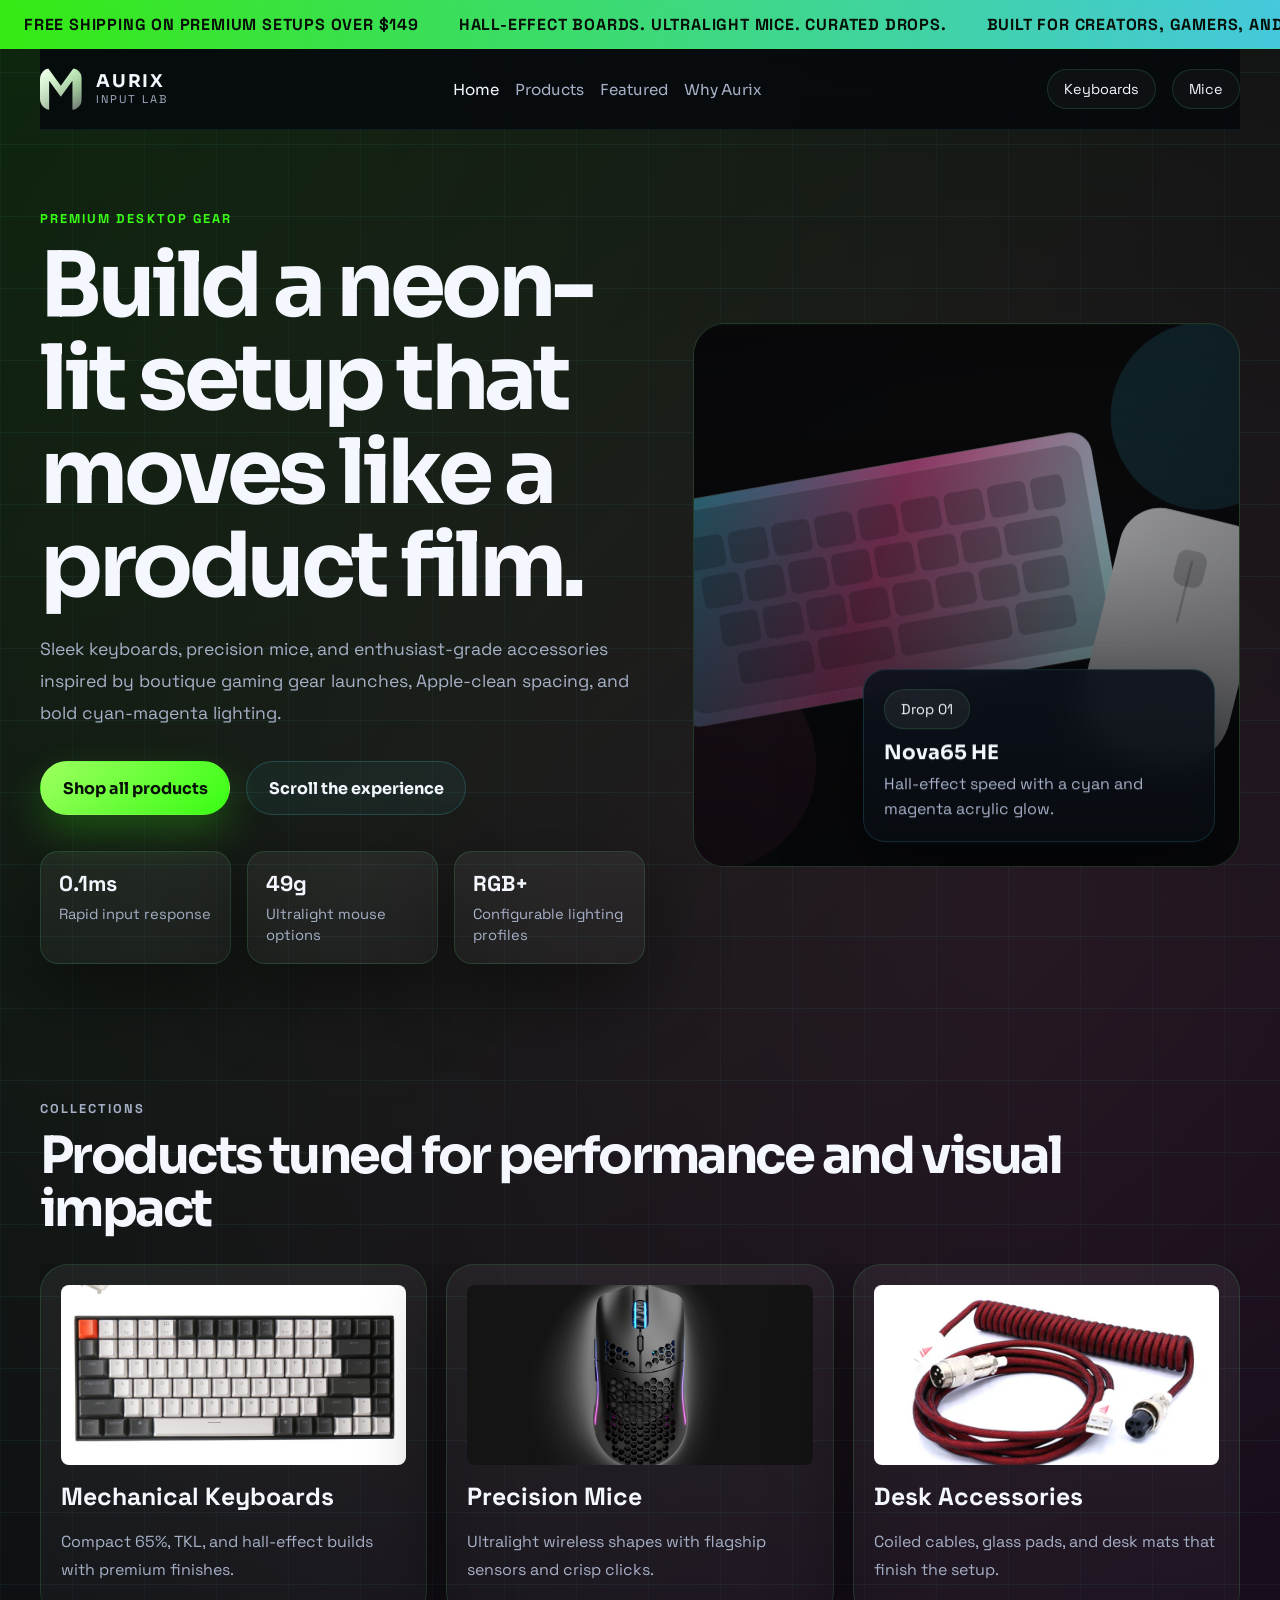
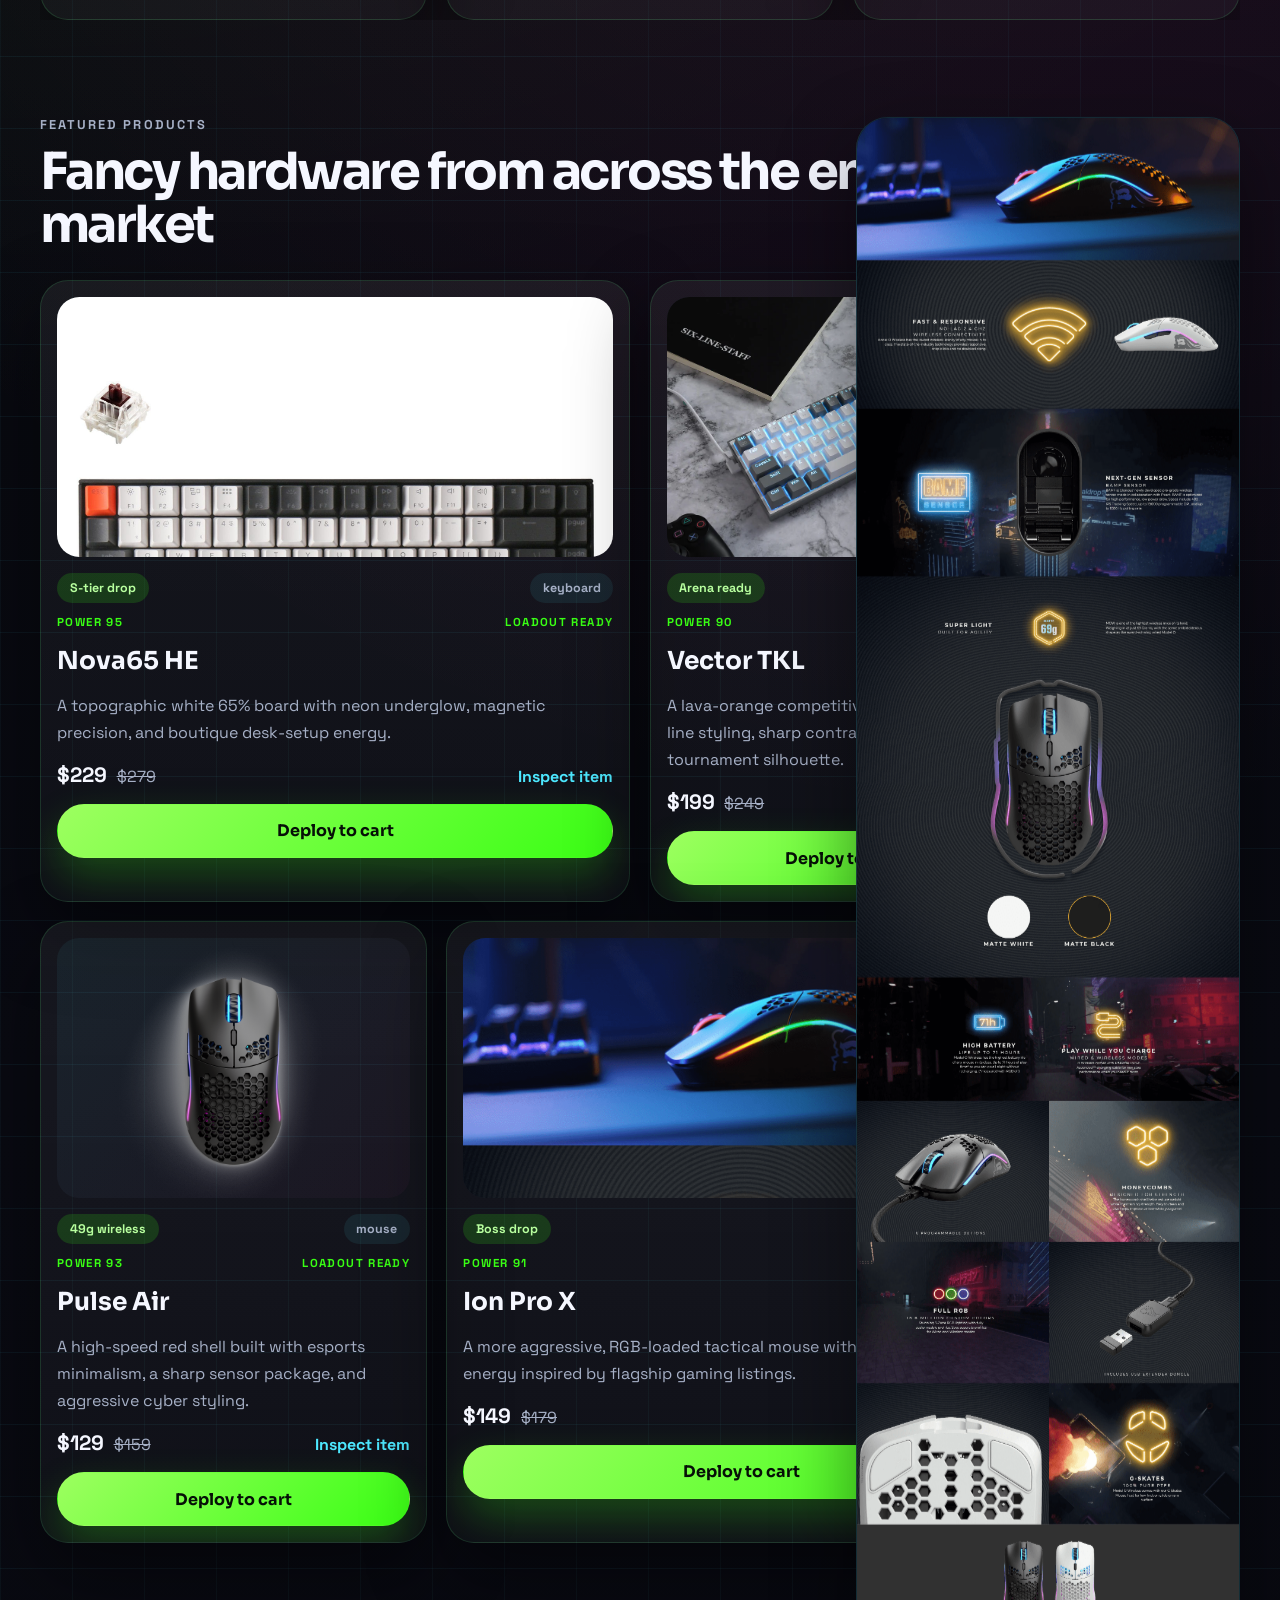
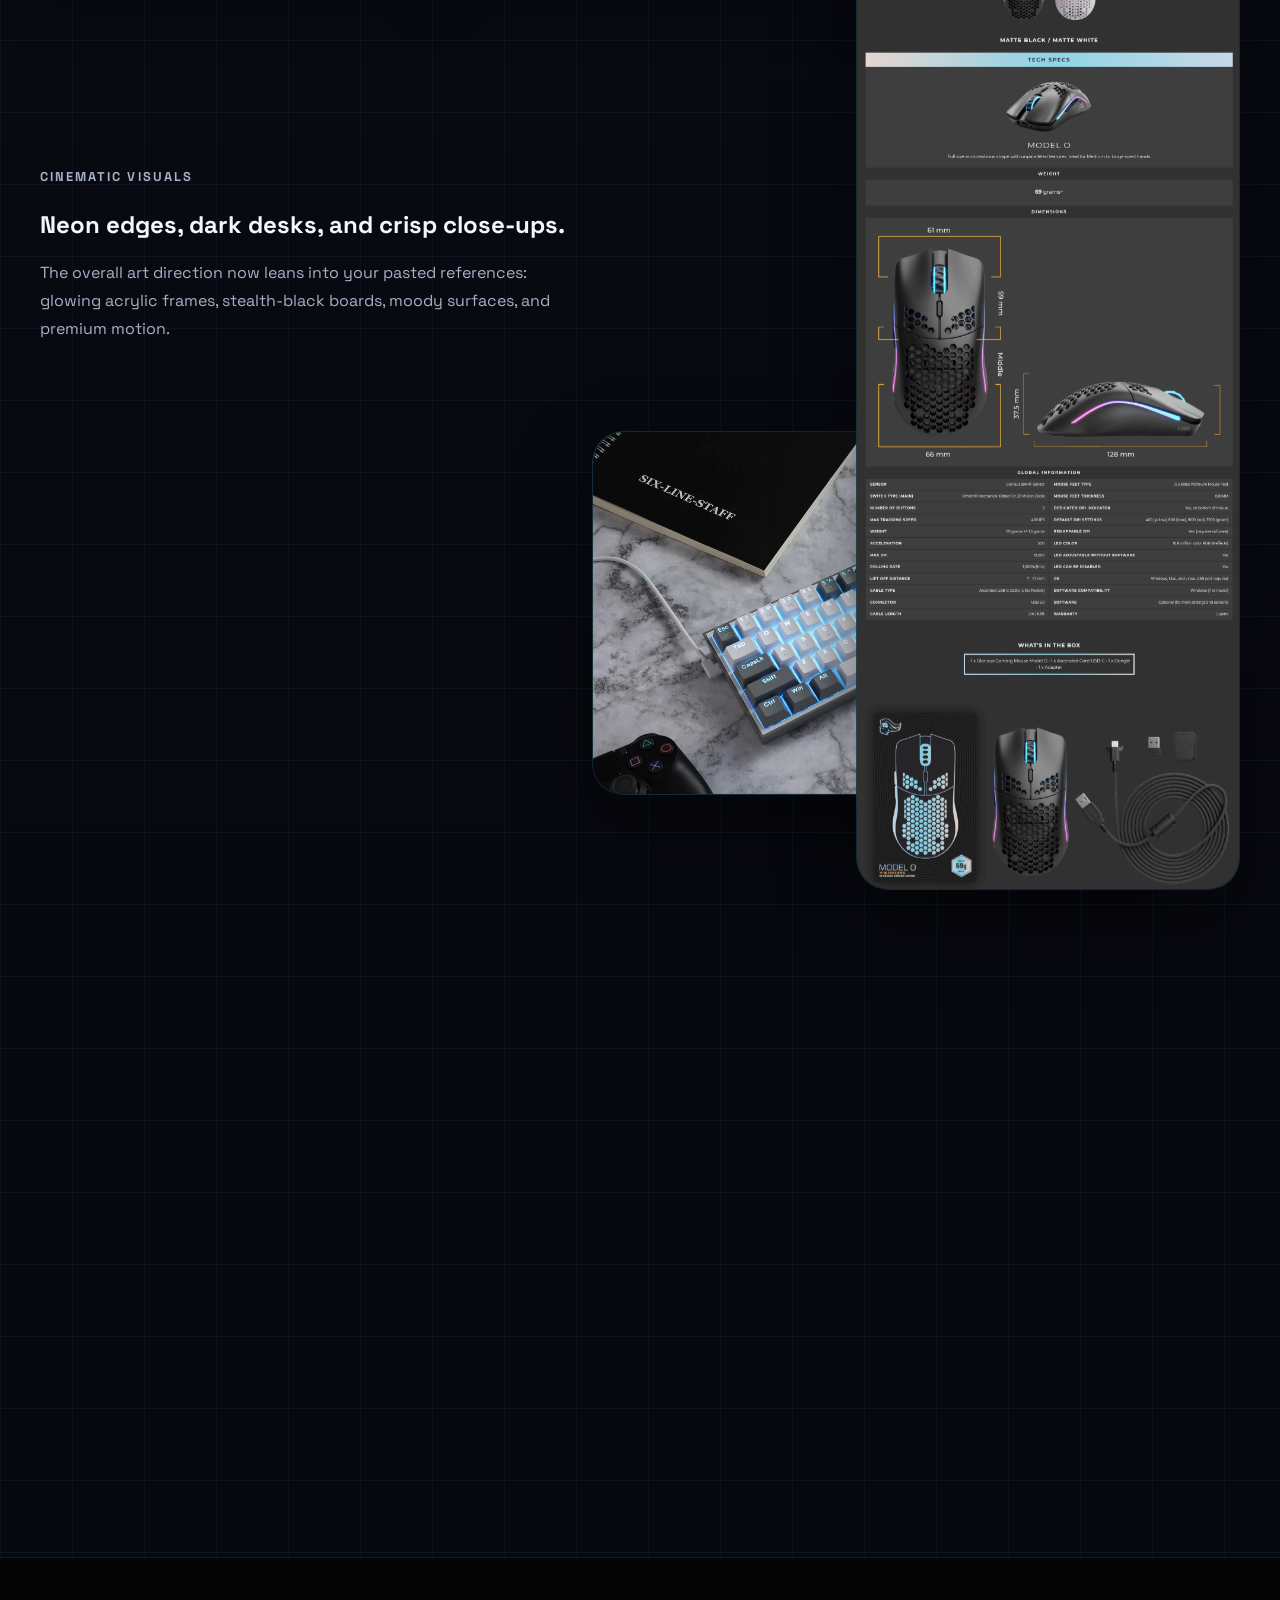
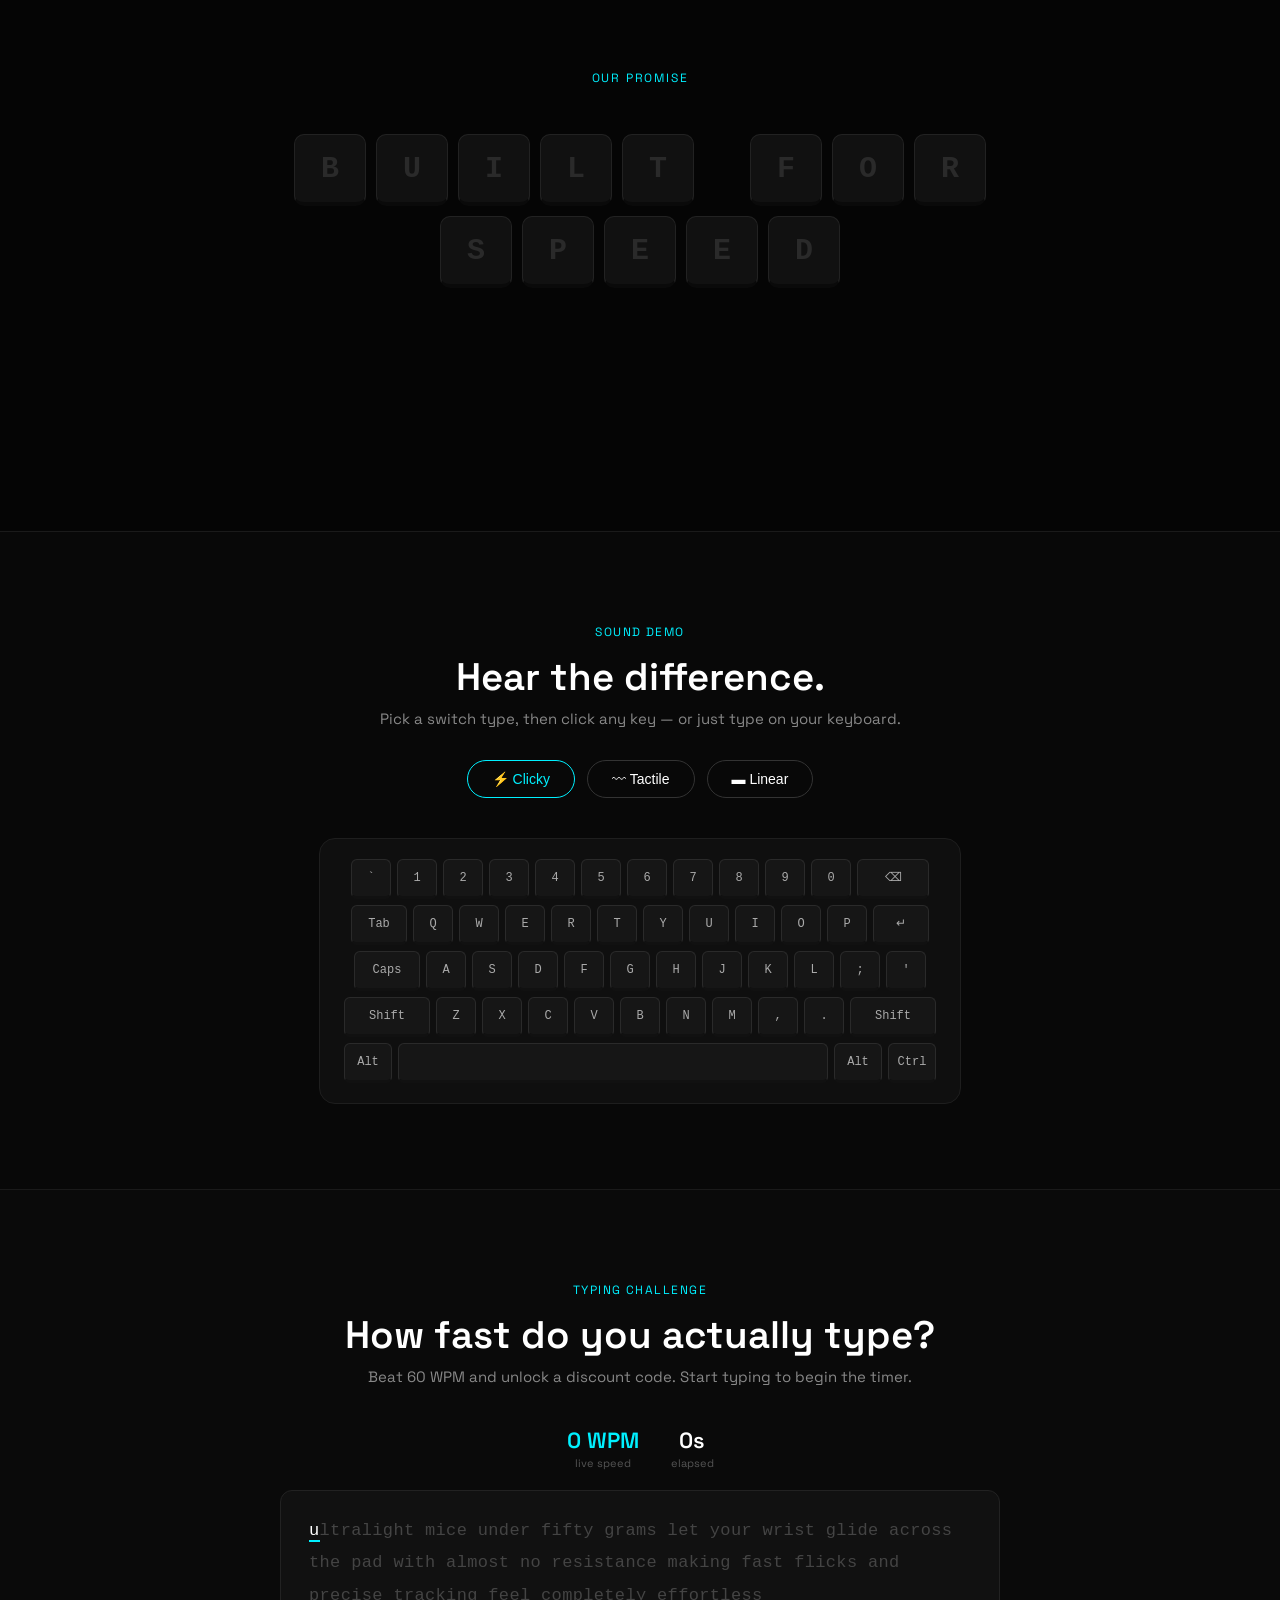
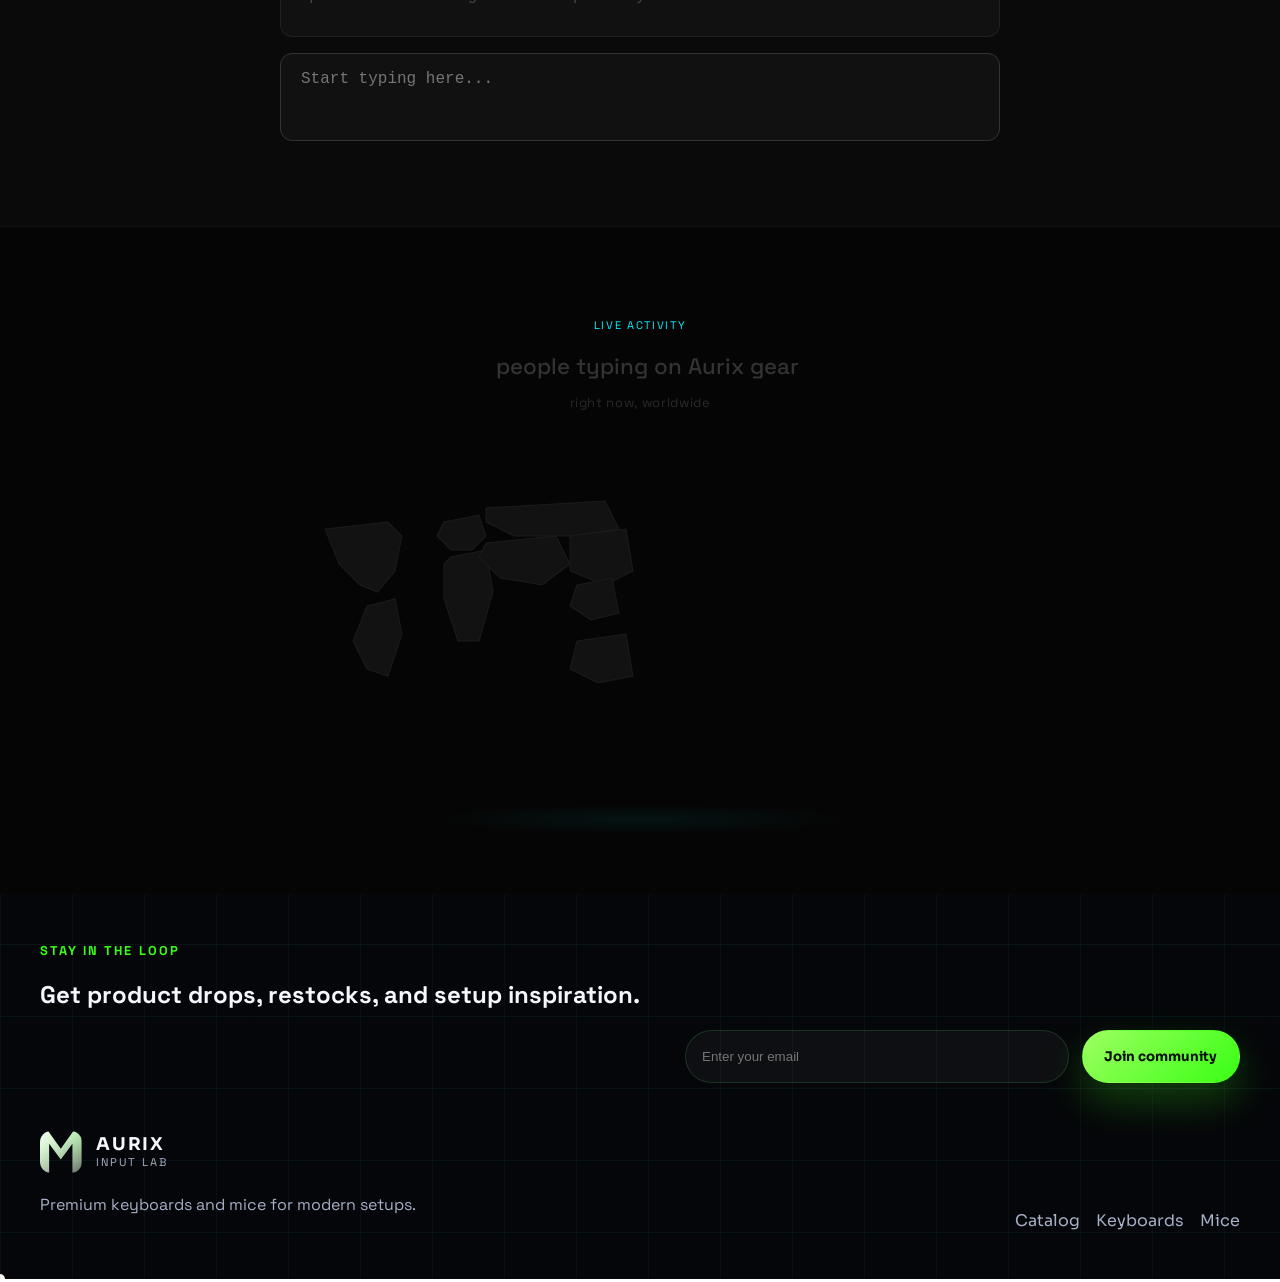
==== index.html @ e0f6172b "Add live counter section with world map" ====
<!DOCTYPE html>
<html lang="en">
  <head>
    <meta charset="UTF-8" />
    <meta name="viewport" content="width=device-width, initial-scale=1.0" />
    <title>Aurix Input | Premium Keyboards & Mice</title>
    <meta
      name="description"
      content="Discover premium keyboards and gaming mice with sleek design, precision engineering, and enthusiast-grade performance."
    />
    <link rel="preconnect" href="https://fonts.googleapis.com" />
    <link rel="preconnect" href="https://fonts.gstatic.com" crossorigin />
    <link
      href="https://fonts.googleapis.com/css2?family=Space+Grotesk:wght@400;500;700&family=Sora:wght@400;600;700;800&display=swap"
      rel="stylesheet"
    />
    <link rel="stylesheet" href="assets/css/styles.css" />
  </head>
  <body data-page="home">
    <div class="site-shell">
      <header class="topbar">
        <div class="ticker">
          <span>Free shipping on premium setups over $149</span>
          <span>Hall-effect boards. Ultralight mice. Curated drops.</span>
          <span>Built for creators, gamers, and minimalist desks.</span>
        </div>
      </header>

      <nav class="navbar">
        <a class="brand" href="index.html" aria-label="Aurix Input home">
          <span class="brand-mark"></span>
          <span class="brand-copy">
            <strong>AURIX</strong>
            <small>INPUT LAB</small>
          </span>
        </a>

        <button class="menu-toggle" aria-expanded="false" aria-label="Toggle menu">
          <span></span><span></span>
        </button>

        <div class="nav-links">
          <a href="index.html" class="is-active">Home</a>
          <a href="products.html">Products</a>
          <a href="#featured">Featured</a>
          <a href="#story">Why Aurix</a>
        </div>

        <div class="nav-actions">
          <a class="nav-pill" href="products.html?category=keyboard">Keyboards</a>
          <a class="nav-pill" href="products.html?category=mouse">Mice</a>
        </div>
      </nav>

      <main>
        <section class="hero">
          <div class="hero-copy reveal">
            <p class="eyebrow">Premium desktop gear</p>
            <h1>Build a neon-lit setup that moves like a product film.</h1>
            <p class="hero-text">
              Sleek keyboards, precision mice, and enthusiast-grade accessories
              inspired by boutique gaming gear launches, Apple-clean spacing,
              and bold cyan-magenta lighting.
            </p>
            <div class="hero-cta">
              <a class="button button-primary" href="products.html">Shop all products</a>
              <a class="button button-secondary" href="#experience">Scroll the experience</a>
            </div>
            <ul class="hero-stats">
              <li><strong>0.1ms</strong><span>Rapid input response</span></li>
              <li><strong>49g</strong><span>Ultralight mouse options</span></li>
              <li><strong>RGB+</strong><span>Configurable lighting profiles</span></li>
            </ul>
          </div>

          <div class="hero-visual reveal" data-parallax="0.08">
            <div class="orb orb-one"></div>
            <div class="orb orb-two"></div>
            <div class="device-stage">
              <video
                class="hero-video"
                autoplay
                muted
                loop
                playsinline
                preload="metadata"
                poster="assets/images/setup-hero.svg"
              >
                <source src="assets/ui-1.mp4" type="video/mp4" />
              </video>
              <div class="hero-overlay-card glass-card">
                <span class="chip">Drop 01</span>
                <strong>Nova65 HE</strong>
                <p>Hall-effect speed with a cyan and magenta acrylic glow.</p>
              </div>
            </div>
          </div>
        </section>

        <section id="experience" class="section immersive reveal" style="display:none">
          <div class="section-heading split">
            <div>
              <p class="eyebrow">Interactive showcase</p>
              <h2>Scroll through the hero products like a launch campaign</h2>
            </div>
            <p class="section-note">Each step updates the active product story.</p>
          </div>

          <div class="experience-layout">
            
            <div class="experience-steps">
              <article class="story-step glass-card is-active" data-product="nova65-he">
                <span class="story-index">01</span>
                <h3>Nova65 HE</h3>
                <p>RGB acrylic layers, magnetic precision, and a statement desk presence.</p>
                <ul>
                  <li>0.1mm to 4.0mm adjustable actuation</li>
                  <li>8K wired polling for fast response</li>
                  <li>Frosted side glow inspired by your reference shots</li>
                </ul>
              </article>

              <article class="story-step glass-card" data-product="vector-tkl">
                <span class="story-index">02</span>
                <h3>Vector TKL</h3>
                <p>A darker competitive setup with a sharper silhouette and more serious mood.</p>
                <ul>
                  <li>Tenkeyless frame for more mouse room</li>
                  <li>Cool neon edge-lighting on a blackout body</li>
                  <li>Launch-page style presentation for esports gear</li>
                </ul>
              </article>
          
              <article class="story-step glass-card" data-product="pulse-air">
                <span class="story-index">03</span>
                <h3>Pulse Air</h3>
                <p>Ultralight mouse storytelling built around shape, shell, and sensor confidence.</p>
                <ul>
                  <li>49g shell with balanced center mass</li>
                  <li>4K wireless polling compatible</li>
                  <li>Flagship optical sensor with motion sync</li>
                  <li>Textured grip zones and PTFE skates</li>
                </ul>
              </article>
            </div>
        
          </div>
        </section>

        <section class="section categories reveal">
          <div class="section-heading">
            <p class="eyebrow">Collections</p>
            <h2>Products tuned for performance and visual impact</h2>
          </div>
          <div class="category-grid">
            <a class="category-card" href="products.html?category=keyboard">
              <div class="category-art">
                <img src="assets/product-images/Keyboard 1.jpg" alt="Mechanical keyboard collection" />
              </div>
              <h3>Mechanical Keyboards</h3>
              <p>Compact 65%, TKL, and hall-effect builds with premium finishes.</p>
            </a>
            <a class="category-card" href="products.html?category=mouse">
              <div class="category-art">
                <img src="assets/product-images/ion-pro-main.png" alt="Gaming mouse collection" />
              </div>
              <h3>Precision Mice</h3>
              <p>Ultralight wireless shapes with flagship sensors and crisp clicks.</p>
            </a>
            <a class="category-card" href="products.html?category=accessory">
              <div class="category-art">
                <img src="assets/product-images/Cable 1.webp" alt="Desk accessory collection" />
              </div>
              <h3>Desk Accessories</h3>
              <p>Coiled cables, glass pads, and desk mats that finish the setup.</p>
            </a>
          </div>
        </section>

        <section id="featured" class="section reveal">
          <div class="section-heading split">
            <div>
              <p class="eyebrow">Featured products</p>
              <h2>Fancy hardware from across the enthusiast market</h2>
            </div>
            <a class="text-link" href="products.html">View full catalog</a>
          </div>
          <div class="product-grid featured-grid" data-featured-grid></div>
        </section>

        <section class="section product-marquee reveal">
          <div class="marquee-copy">
            <p class="eyebrow">Cinematic visuals</p>
            <h2>Neon edges, dark desks, and crisp close-ups.</h2>
            <p>
              The overall art direction now leans into your pasted references:
              glowing acrylic frames, stealth-black boards, moody surfaces,
              and premium motion.
            </p>
          </div>
          <div class="marquee-stack">
            <div class="marquee-panel glass-card" data-parallax="0.12">
              <img src="assets/product-images/Keyboard 3.jpg" alt="Keyboard hero visual" />
            </div>
            <div class="marquee-panel glass-card marquee-panel--offset" data-parallax="0.18">
              <img src="assets/product-images/Mouse 2.1.png" alt="Mouse hero visual" />
            </div>
          </div>
        </section>

        <section id="story" class="section story-section reveal">
          <div class="story-copy">
            <p class="eyebrow">Why Aurix</p>
            <h2>Minimal form, maximum feedback</h2>
            <p>
              Every product page is crafted to feel like a modern product launch:
              clean spacing, rich contrast, subtle motion, and hardware-first storytelling.
            </p>
            <div class="story-points">
              <article>
                <strong>Premium materials</strong>
                <span>Anodized frames, PBT caps, glass-infused skates, braided cables.</span>
              </article>
              <article>
                <strong>Responsive by design</strong>
                <span>Built to feel elegant on phones, tablets, laptops, and ultrawide displays.</span>
              </article>
              <article>
                <strong>Conversion-ready layout</strong>
                <span>Homepage, listing, and detail pages all share a consistent system.</span>
              </article>
            </div>
          </div>
          <div class="story-panel">
            <div class="panel-glow"></div>
            <img
              class="story-showcase"
              src="assets/product-images/Keyboard 2.jpg"
              alt="Featured premium keyboard"
            />
            <div class="story-card">
              <span class="chip">Hall-effect</span>
              <h3>Nova65 HE</h3>
              <p>Adjustable actuation, magnetic switches, soft frost acrylic, deep thock tuning.</p>
              <div class="mini-specs">
                <span>8K polling</span>
                <span>Tri-mode</span>
                <span>61-key layout</span>
              </div>
              <a class="button button-primary" href="product.html?slug=nova65-he">See product</a>
            </div>
          </div>
        </section>

        <section class="section spotlight reveal">
          <div class="spotlight-card glass-card" data-tilt>
            <div class="spotlight-copy">
              <p class="eyebrow">Setup spotlight</p>
              <h2>Pair a statement keyboard with a featherweight mouse.</h2>
              <p>
                Create a cohesive desk with coordinated colorways, low-latency gear, and
                accessories that look custom-built for your space.
              </p>
              <a class="button button-secondary" href="products.html?tag=wireless">Browse wireless gear</a>
            </div>
            
          </div>
        </section>
 <!-- SCROLL STORY SECTION -->
<section id="scroll-story-section" style="padding: 100px 24px; background: #050505; border-top: 1px solid #1a1a1a; text-align: center; overflow: hidden;">

  <p style="font-size: 12px; letter-spacing: 0.15em; color: #00f0ff; text-transform: uppercase; margin-bottom: 48px;">Our promise</p>

  <!-- Line 1: BUILT FOR -->
  <div style="display: flex; justify-content: center; gap: 10px; flex-wrap: wrap; margin-bottom: 10px;">
    <div class="story-key" data-char="B">B</div>
    <div class="story-key" data-char="U">U</div>
    <div class="story-key" data-char="I">I</div>
    <div class="story-key" data-char="L">L</div>
    <div class="story-key" data-char="T">T</div>
    <div class="story-key story-key-space"></div>
    <div class="story-key" data-char="F">F</div>
    <div class="story-key" data-char="O">O</div>
    <div class="story-key" data-char="R">R</div>
  </div>

  <!-- Line 2: SPEED -->
  <div style="display: flex; justify-content: center; gap: 10px; flex-wrap: wrap; margin-bottom: 56px;">
    <div class="story-key" data-char="S">S</div>
    <div class="story-key" data-char="P">P</div>
    <div class="story-key" data-char="E">E</div>
    <div class="story-key" data-char="E">E</div>
    <div class="story-key" data-char="D">D</div>
  </div>

  <!-- Subtext that fades in after keys finish -->
  <p class="story-subtext" style="
    font-size: clamp(14px, 2vw, 17px);
    color: #555;
    max-width: 500px;
    margin: 0 auto;
    line-height: 1.7;
    opacity: 0;
    transform: translateY(12px);
    transition: opacity 0.8s ease 1.6s, transform 0.8s ease 1.6s;
  ">
    Every product we make is engineered around one obsession —
    removing every millisecond of friction between your intention and your action.
  </p>

</section>

<style>
  .story-key {
    width: clamp(44px, 7vw, 72px);
    height: clamp(44px, 7vw, 72px);
    background: #111;
    border: 1.5px solid #222;
    border-bottom: 4px solid #0a0a0a;
    border-radius: 10px;
    display: flex;
    align-items: center;
    justify-content: center;
    font-size: clamp(18px, 3.5vw, 30px);
    font-weight: 700;
    color: #2a2a2a;
    font-family: monospace;
    transition: transform 0.12s ease, background 0.2s ease, color 0.2s ease, border-color 0.2s ease, box-shadow 0.3s ease;
    will-change: transform;
  }

  .story-key-space {
    background: transparent !important;
    border: none !important;
    box-shadow: none !important;
    width: clamp(20px, 3vw, 36px);
  }

  /* Key pressing down */
  .story-key-press {
    transform: translateY(4px) scale(0.94);
    background: #0d1a1a;
    border-color: #00f0ff44;
    color: #00f0ff88;
  }

  /* Key lit up after press */
  .story-key-lit {
    background: #0a1f1f;
    border-color: #00f0ff;
    border-bottom-color: #007a80;
    color: #00f0ff;
    box-shadow: 0 0 18px rgba(0, 240, 255, 0.3), 0 0 40px rgba(0, 240, 255, 0.1);
  }

  /* Subtext visible state — triggered by JS */
  .story-subtext-visible {
    opacity: 1 !important;
    transform: translateY(0) !important;
  }
</style>       
<!-- SOUND DEMO SECTION -->
<section id="sound-demo-section" style="padding: 80px 24px; background: #080808; border-top: 1px solid #1a1a1a; text-align: center;">
  <p style="font-size: 12px; letter-spacing: 0.12em; color: #00f0ff; text-transform: uppercase; margin-bottom: 12px;">Sound demo</p>
  <h2 style="font-size: clamp(1.6rem, 4vw, 2.4rem); font-weight: 600; color: #fff; margin: 0 0 8px;">Hear the difference.</h2>
  <p style="color: #888; font-size: 15px; margin: 0 0 32px;">Pick a switch type, then click any key — or just type on your keyboard.</p>

  <!-- Switch type selector -->
  <div style="display: flex; justify-content: center; gap: 12px; margin-bottom: 40px; flex-wrap: wrap;">
    <button class="sound-switch-btn active-switch" data-switch="clicky"
      style="padding: 10px 24px; border-radius: 999px; border: 1px solid #333; background: transparent; color: #fff; font-size: 14px; cursor: none; transition: all 0.2s;">
      ⚡ Clicky
    </button>
    <button class="sound-switch-btn" data-switch="tactile"
      style="padding: 10px 24px; border-radius: 999px; border: 1px solid #333; background: transparent; color: #fff; font-size: 14px; cursor: none; transition: all 0.2s;">
      〰 Tactile
    </button>
    <button class="sound-switch-btn" data-switch="linear"
      style="padding: 10px 24px; border-radius: 999px; border: 1px solid #333; background: transparent; color: #fff; font-size: 14px; cursor: none; transition: all 0.2s;">
      ▬ Linear
    </button>
  </div>

  <!-- Keyboard layout -->
  <div style="display: inline-block; background: #0f0f0f; border: 1px solid #1e1e1e; border-radius: 16px; padding: 20px 24px; max-width: 100%; overflow-x: auto;">

    <!-- Row 1: numbers -->
    <div style="display: flex; gap: 6px; margin-bottom: 6px; justify-content: center;">
      <div class="sound-key" data-key="`">`</div>
      <div class="sound-key" data-key="1">1</div>
      <div class="sound-key" data-key="2">2</div>
      <div class="sound-key" data-key="3">3</div>
      <div class="sound-key" data-key="4">4</div>
      <div class="sound-key" data-key="5">5</div>
      <div class="sound-key" data-key="6">6</div>
      <div class="sound-key" data-key="7">7</div>
      <div class="sound-key" data-key="8">8</div>
      <div class="sound-key" data-key="9">9</div>
      <div class="sound-key" data-key="0">0</div>
      <div class="sound-key sound-key-wide" data-key="BACKSPACE" style="min-width: 72px;">⌫</div>
    </div>

    <!-- Row 2: QWERTY -->
    <div style="display: flex; gap: 6px; margin-bottom: 6px; justify-content: center;">
      <div class="sound-key sound-key-wide" data-key="TAB" style="min-width: 56px;">Tab</div>
      <div class="sound-key" data-key="Q">Q</div>
      <div class="sound-key" data-key="W">W</div>
      <div class="sound-key" data-key="E">E</div>
      <div class="sound-key" data-key="R">R</div>
      <div class="sound-key" data-key="T">T</div>
      <div class="sound-key" data-key="Y">Y</div>
      <div class="sound-key" data-key="U">U</div>
      <div class="sound-key" data-key="I">I</div>
      <div class="sound-key" data-key="O">O</div>
      <div class="sound-key" data-key="P">P</div>
      <div class="sound-key sound-key-wide" data-key="ENTER" style="min-width: 56px;">↵</div>
    </div>

    <!-- Row 3: ASDF -->
    <div style="display: flex; gap: 6px; margin-bottom: 6px; justify-content: center;">
      <div class="sound-key sound-key-wide" data-key="CAPS" style="min-width: 66px;">Caps</div>
      <div class="sound-key" data-key="A">A</div>
      <div class="sound-key" data-key="S">S</div>
      <div class="sound-key" data-key="D">D</div>
      <div class="sound-key" data-key="F">F</div>
      <div class="sound-key" data-key="G">G</div>
      <div class="sound-key" data-key="H">H</div>
      <div class="sound-key" data-key="J">J</div>
      <div class="sound-key" data-key="K">K</div>
      <div class="sound-key" data-key="L">L</div>
      <div class="sound-key" data-key=";">;</div>
      <div class="sound-key" data-key="'">'</div>
    </div>

    <!-- Row 4: ZXCV -->
    <div style="display: flex; gap: 6px; margin-bottom: 6px; justify-content: center;">
      <div class="sound-key sound-key-wide" data-key="SHIFT" style="min-width: 86px;">Shift</div>
      <div class="sound-key" data-key="Z">Z</div>
      <div class="sound-key" data-key="X">X</div>
      <div class="sound-key" data-key="C">C</div>
      <div class="sound-key" data-key="V">V</div>
      <div class="sound-key" data-key="B">B</div>
      <div class="sound-key" data-key="N">N</div>
      <div class="sound-key" data-key="M">M</div>
      <div class="sound-key" data-key=",">,</div>
      <div class="sound-key" data-key=".">.</div>
      <div class="sound-key sound-key-wide" data-key="SHIFT" style="min-width: 86px;">Shift</div>
    </div>

    <!-- Row 5: spacebar -->
    <div style="display: flex; gap: 6px; justify-content: center;">
      <div class="sound-key sound-key-wide" data-key="ALT" style="min-width: 48px;">Alt</div>
      <div class="sound-key sound-key-wide" data-key=" " style="min-width: 280px; flex-grow: 1;"></div>
      <div class="sound-key sound-key-wide" data-key="ALT" style="min-width: 48px;">Alt</div>
      <div class="sound-key sound-key-wide" data-key="CTRL" style="min-width: 48px;">Ctrl</div>
    </div>
  </div>
</section>

<style>
  .sound-key {
    min-width: 40px;
    height: 40px;
    background: #161616;
    border: 1px solid #2a2a2a;
    border-bottom: 3px solid #111;
    border-radius: 6px;
    display: flex;
    align-items: center;
    justify-content: center;
    font-size: 12px;
    color: #aaa;
    cursor: none;
    user-select: none;
    transition: transform 0.1s ease, background 0.1s, border-color 0.1s;
    font-family: monospace;
    padding: 0 8px;
    box-sizing: border-box;
  }
  .sound-key:hover {
    background: #1e1e1e;
    color: #fff;
    border-color: #444;
  }
  .active-switch {
    border-color: #00f0ff !important;
    color: #00f0ff !important;
  }
</style>
        <!-- WPM CHALLENGE SECTION -->
<section id="wpm-challenge" style="padding: 80px 24px; text-align: center; background: #0a0a0a; border-top: 1px solid #1a1a1a;">
  <p style="font-size: 12px; letter-spacing: 0.12em; color: #00f0ff; text-transform: uppercase; margin-bottom: 12px;">Typing challenge</p>
  <h2 style="font-size: clamp(1.6rem, 4vw, 2.4rem); font-weight: 600; color: #fff; margin: 0 0 8px;">How fast do you actually type?</h2>
  <p style="color: #888; font-size: 15px; margin: 0 0 40px;">Beat 60 WPM and unlock a discount code. Start typing to begin the timer.</p>

  <div style="max-width: 720px; margin: 0 auto;">

    <!-- Live stats bar -->
    <div style="display: flex; justify-content: center; gap: 32px; margin-bottom: 20px;">
      <div style="text-align: center;">
        <div id="aurix-wpm-live" style="font-size: 22px; font-weight: 600; color: #00f0ff;">0 WPM</div>
        <div style="font-size: 11px; color: #555; margin-top: 2px;">live speed</div>
      </div>
      <div style="text-align: center;">
        <div id="aurix-wpm-timer" style="font-size: 22px; font-weight: 600; color: #fff;">0s</div>
        <div style="font-size: 11px; color: #555; margin-top: 2px;">elapsed</div>
      </div>
    </div>

    <!-- Prompt display -->
    <div id="aurix-wpm-display" style="
      background: #111;
      border: 1px solid #222;
      border-radius: 12px;
      padding: 24px 28px;
      font-size: 17px;
      line-height: 1.9;
      text-align: left;
      letter-spacing: 0.02em;
      margin-bottom: 16px;
      min-height: 90px;
      font-family: monospace;
    "></div>

    <!-- Input -->
    <textarea id="aurix-wpm-input"
      placeholder="Start typing here..."
      rows="3"
      style="
        width: 100%;
        background: #111;
        border: 1px solid #333;
        border-radius: 12px;
        padding: 16px 20px;
        font-size: 16px;
        color: #fff;
        resize: none;
        outline: none;
        font-family: monospace;
        box-sizing: border-box;
        transition: border-color 0.2s;
      "
      onfocus="this.style.borderColor='#00f0ff'"
      onblur="this.style.borderColor='#333'"
    ></textarea>

    <!-- Result box -->
    <div id="aurix-wpm-result" style="display: none; margin-top: 24px;"></div>
  </div>
</section>

<!-- Confetti keyframe -->
<style>
  @keyframes wpm-fall {
    0%   { transform: translateY(0) rotate(0deg);   opacity: 1; }
    100% { transform: translateY(100vh) rotate(720deg); opacity: 0; }
  }
  .wpm-char       { transition: color 0.05s; }
  .wpm-correct    { color: #34d399; }
  .wpm-wrong      { color: #f87171; background: rgba(248,113,113,0.15); border-radius: 2px; }
  .wpm-cursor     { color: #fff; border-bottom: 2px solid #00f0ff; }
  .wpm-dim        { color: #444; }

  .wpm-result-inner { padding: 28px; background: #111; border: 1px solid #222; border-radius: 12px; }
  .wpm-stat-row   { display: flex; justify-content: center; gap: 40px; margin-bottom: 24px; flex-wrap: wrap; }
  .wpm-stat       { display: flex; flex-direction: column; align-items: center; gap: 4px; }
  .wpm-big        { font-size: 32px; font-weight: 700; color: #fff; }
  .wpm-label      { font-size: 12px; color: #555; letter-spacing: 0.08em; }

  .wpm-win        { background: rgba(0,240,255,0.06); border: 1px solid rgba(0,240,255,0.2); border-radius: 10px; padding: 20px; margin-bottom: 20px; }
  .wpm-win-title  { font-size: 13px; color: #00f0ff; letter-spacing: 0.1em; text-transform: uppercase; margin-bottom: 10px; }
  .wpm-code       { font-size: 28px; font-weight: 700; color: #fff; letter-spacing: 0.18em; font-family: monospace; margin-bottom: 8px; }
  .wpm-win-sub    { font-size: 13px; color: #666; }

  .wpm-try-again  { padding: 16px; border: 1px dashed #333; border-radius: 10px; margin-bottom: 20px; }
  .wpm-try-text   { color: #888; font-size: 14px; }
  .wpm-try-text strong { color: #fff; }

  .wpm-retry-btn  {
    background: transparent;
    border: 1px solid #333;
    color: #888;
    padding: 10px 28px;
    border-radius: 8px;
    font-size: 14px;
    cursor: none;
    transition: border-color 0.2s, color 0.2s;
  }
  .wpm-retry-btn:hover { border-color: #00f0ff; color: #00f0ff; }
</style>

        <!-- LIVE COUNTER SECTION -->
<section style="padding: 80px 24px; background: #050505; border-top: 1px solid #111; text-align: center;">
  <p style="font-size: 11px; letter-spacing: 0.15em; color: #00f0ff; text-transform: uppercase; margin-bottom: 20px;">Live activity</p>

  <div style="display: flex; align-items: baseline; justify-content: center; gap: 14px; margin-bottom: 8px; flex-wrap: wrap;">
    <span id="aurix-live-count" style="font-family: 'Sora', sans-serif; font-size: clamp(3rem, 8vw, 6rem); font-weight: 800; color: #fff; letter-spacing: -0.02em; font-variant-numeric: tabular-nums;"></span>
    <span style="font-size: clamp(1rem, 2vw, 1.4rem); color: #333; font-weight: 500;">people typing on Aurix gear</span>
  </div>

  <p style="color: #2a2a2a; font-size: 13px; margin-bottom: 48px; letter-spacing: 0.05em;">right now, worldwide</p>

  <!-- World map SVG -->
  <div style="max-width: 700px; margin: 0 auto; position: relative;">
    <svg id="aurix-world-svg"
      viewBox="0 0 200 100"
      xmlns="http://www.w3.org/2000/svg"
      style="width: 100%; opacity: 0.9;"
    >
      <!-- Simplified world landmasses -->
      <!-- North America -->
      <path d="M10 20 L28 18 L32 22 L30 32 L25 38 L20 36 L14 30 Z" fill="#141414" stroke="#1e1e1e" stroke-width="0.3"/>
      <!-- South America -->
      <path d="M22 42 L30 40 L32 50 L28 62 L22 60 L18 52 Z" fill="#141414" stroke="#1e1e1e" stroke-width="0.3"/>
      <!-- Europe -->
      <path d="M44 18 L54 16 L56 22 L52 26 L46 26 L42 22 Z" fill="#141414" stroke="#1e1e1e" stroke-width="0.3"/>
      <!-- Africa -->
      <path d="M46 28 L56 26 L58 38 L54 52 L48 52 L44 40 L44 30 Z" fill="#141414" stroke="#1e1e1e" stroke-width="0.3"/>
      <!-- Russia / Asia top -->
      <path d="M56 14 L90 12 L94 20 L80 22 L64 22 L56 18 Z" fill="#141414" stroke="#1e1e1e" stroke-width="0.3"/>
      <!-- Middle East / South Asia -->
      <path d="M56 24 L76 22 L80 30 L72 36 L60 34 L54 28 Z" fill="#141414" stroke="#1e1e1e" stroke-width="0.3"/>
      <!-- East Asia -->
      <path d="M80 22 L96 20 L98 32 L90 36 L80 32 Z" fill="#141414" stroke="#1e1e1e" stroke-width="0.3"/>
      <!-- Southeast Asia -->
      <path d="M82 36 L92 34 L94 44 L86 46 L80 42 Z" fill="#141414" stroke="#1e1e1e" stroke-width="0.3"/>
      <!-- Australia -->
      <path d="M82 52 L96 50 L98 62 L88 64 L80 60 Z" fill="#141414" stroke="#1e1e1e" stroke-width="0.3"/>
    </svg>

    <!-- Glow under map -->
    <div style="position: absolute; bottom: -20px; left: 50%; transform: translateX(-50%); width: 60%; height: 30px; background: radial-gradient(ellipse, rgba(0,240,255,0.06) 0%, transparent 70%); pointer-events: none;"></div>
  </div>
</section>
        <section class="section  reveal">
          <div>
            <p class="eyebrow">Stay in the loop</p>
            <h2>Get product drops, restocks, and setup inspiration.</h2>
          </div>
          <form class="newsletter-form">
            <input type="email" placeholder="Enter your email" aria-label="Email address" />
            <button type="submit" class="button button-primary">Join community</button>
          </form>
        </section>
      </main>

      <footer class="footer">
        <div>
          <a class="brand brand-footer" href="index.html">
            <span class="brand-mark"></span>
            <span class="brand-copy">
              <strong>AURIX</strong>
              <small>INPUT LAB</small>
            </span>
          </a>
          <p>Premium keyboards and mice for modern setups.</p>
        </div>
        <div class="footer-links">
          <a href="products.html">Catalog</a>
          <a href="products.html?category=keyboard">Keyboards</a>
          <a href="products.html?category=mouse">Mice</a>
        </div>
      </footer>
    </div>

    <script src="assets/js/products.js"></script>
    <script src="assets/js/main.js"></script>
    <script src="assets/js/cursor-trail.js"></script>
    <script src="assets/js/magnetic.js"></script>
    <script src="assets/js/wpm.js"></script>
    <script src="assets/js/sound-demo.js"></script>
    <script src="assets/js/scroll-story.js"></script>
  </body>
</html>
---- assets/css/styles.css ----
:root {
  --bg: #07080d;
  --bg-soft: #10131a;
  --panel: rgba(255, 255, 255, 0.05);
  --panel-strong: rgba(255, 255, 255, 0.08);
  --text: #f5f7ff;
  --muted: #a6b0c6;
  --line: rgba(95, 255, 138, 0.14);
  --accent: #39ff14;
  --accent-2: #4de8ff;
  --accent-3: #ff47c8;
  --shadow: 0 30px 80px rgba(0, 0, 0, 0.45);
  --radius: 28px;
  --radius-sm: 18px;
  --max: 1200px;
}

* {
  box-sizing: border-box;
}

html {
  scroll-behavior: smooth;
}

body {
  margin: 0;
  font-family: "Space Grotesk", sans-serif;
  background:
    linear-gradient(rgba(77, 232, 255, 0.06) 1px, transparent 1px) 0 0 / 100% 72px,
    linear-gradient(90deg, rgba(77, 232, 255, 0.04) 1px, transparent 1px) 0 0 / 72px 100%,
    radial-gradient(circle at top left, rgba(57, 255, 20, 0.12), transparent 26%),
    radial-gradient(circle at 80% 12%, rgba(255, 71, 200, 0.12), transparent 22%),
    linear-gradient(180deg, #05070a 0%, #090a12 35%, #050609 100%);
  color: var(--text);
  overflow-x: hidden;
}

a {
  color: inherit;
  text-decoration: none;
}

img {
  max-width: 100%;
  display: block;
}

.site-shell {
  min-height: 100vh;
}

.topbar {
  overflow: hidden;
  border-bottom: 1px solid rgba(57, 255, 20, 0.18);
  background: linear-gradient(90deg, rgba(57, 255, 20, 0.9), rgba(77, 232, 255, 0.85));
  color: #071008;
}

.ticker {
  display: flex;
  gap: 2.5rem;
  padding: 0.85rem 1.5rem;
  white-space: nowrap;
  font-weight: 700;
  text-transform: uppercase;
  letter-spacing: 0.05em;
  animation: ticker 18s linear infinite;
}

@keyframes ticker {
  from {
    transform: translateX(0);
  }
  to {
    transform: translateX(-25%);
  }
}

.navbar,
.footer,
.hero,
.section,
.page-hero {
  width: min(calc(100% - 2rem), var(--max));
  margin: 0 auto;
}

.navbar {
  display: flex;
  align-items: center;
  justify-content: space-between;
  gap: 1rem;
  padding: 1.2rem 0;
  position: sticky;
  top: 0;
  z-index: 40;
  background: rgba(6, 8, 13, 0.82);
  backdrop-filter: blur(16px);
  border-bottom: 1px solid rgba(77, 232, 255, 0.08);
}

.navbar-inner {
  margin-top: 0.5rem;
}

.brand {
  display: inline-flex;
  align-items: center;
  gap: 0.9rem;
}

.brand-mark {
  width: 2.6rem;
  height: 2.6rem;
  border-radius: 0.7rem;
  background:
    linear-gradient(135deg, rgba(255,255,255,0.96), rgba(255,255,255,0.4)),
    linear-gradient(160deg, var(--accent), transparent);
  clip-path: polygon(0 100%, 0 0, 20% 0, 50% 42%, 80% 0, 100% 0, 100% 100%, 78% 100%, 78% 30%, 50% 68%, 22% 30%, 22% 100%);
}

.brand-copy {
  display: flex;
  flex-direction: column;
  line-height: 1;
}

.brand-copy strong,
.nav-links a,
.button,
.section-heading h2,
.page-hero h1,
.hero h1,
.product-card h3,
.detail-header h1,
.detail-section h2,
.detail-specs h2,
.footer-links a {
  font-family: "Sora", sans-serif;
}

.brand-copy strong {
  font-size: 1.1rem;
  letter-spacing: 0.1em;
}

.brand-copy small {
  font-size: 0.7rem;
  color: var(--muted);
  letter-spacing: 0.18em;
  margin-top: 0.25rem;
}

.nav-links,
.nav-actions {
  display: flex;
  align-items: center;
  gap: 1rem;
}

.nav-links a {
  font-size: 0.95rem;
  color: var(--muted);
  transition: color 220ms ease;
}

.nav-links a:hover,
.nav-links a.is-active {
  color: var(--text);
}

.nav-pill,
.filter-chip,
.chip {
  display: inline-flex;
  align-items: center;
  justify-content: center;
  border: 1px solid var(--line);
  border-radius: 999px;
  min-height: 2.5rem;
  padding: 0 1rem;
  font-size: 0.9rem;
}

.nav-pill {
  background: rgba(255, 255, 255, 0.03);
}

.menu-toggle {
  display: none;
  background: none;
  border: 0;
  padding: 0;
}

.menu-toggle span {
  display: block;
  width: 1.5rem;
  height: 2px;
  margin: 0.28rem 0;
  background: #fff;
}

.hero {
  display: grid;
  grid-template-columns: 1.05fr 0.95fr;
  align-items: center;
  gap: 3rem;
  padding: 5rem 0 5.5rem;
}

.section-note {
  color: var(--muted);
  max-width: 20rem;
  text-align: right;
}

.eyebrow {
  margin: 0 0 0.75rem;
  color: var(--accent);
  text-transform: uppercase;
  letter-spacing: 0.16em;
  font-size: 0.8rem;
  font-weight: 700;
}

.hero h1,
.page-hero h1,
.section-heading h2,
.story-copy h2,
.spotlight-copy h2,
.newsletter h2,
.detail-header h1,
.detail-section h2,
.detail-specs h2 {
  margin: 0;
  line-height: 1.04;
  letter-spacing: -0.05em;
}

.hero h1 {
  font-size: clamp(2.9rem, 7vw, 5.7rem);
  max-width: 10ch;
}

.hero-text,
.page-hero p,
.section-heading p,
.story-copy p,
.spotlight-copy p,
.newsletter p,
.detail-copy p,
.spec-list li {
  color: var(--muted);
}

.hero-text {
  margin: 1.4rem 0 0;
  max-width: 38rem;
  font-size: 1.1rem;
  line-height: 1.8;
}

.hero-cta {
  display: flex;
  flex-wrap: wrap;
  gap: 1rem;
  margin: 2rem 0 2.25rem;
}

.button {
  min-height: 3.35rem;
  padding: 0 1.35rem;
  border-radius: 999px;
  border: 1px solid transparent;
  display: inline-flex;
  align-items: center;
  justify-content: center;
  font-weight: 700;
  transition:
    transform 220ms ease,
    background 220ms ease,
    border-color 220ms ease,
    box-shadow 220ms ease;
}

.button:hover {
  transform: translateY(-2px);
}

.button-primary {
  color: #061007;
  background: linear-gradient(135deg, #9dff60, var(--accent));
  box-shadow: 0 18px 40px rgba(57, 255, 20, 0.24);
}

.button-secondary {
  background: rgba(77, 232, 255, 0.05);
  border-color: rgba(77, 232, 255, 0.18);
}

.hero-stats {
  list-style: none;
  padding: 0;
  margin: 0;
  display: grid;
  grid-template-columns: repeat(3, minmax(0, 1fr));
  gap: 1rem;
}

.hero-stats li,
.story-card,
.spotlight-card,
.category-card,
.product-card,
.detail-card,
.spec-card {
  background: linear-gradient(180deg, rgba(255,255,255,0.06), rgba(255,255,255,0.03));
  border: 1px solid var(--line);
  box-shadow: var(--shadow);
}

.hero-stats li {
  padding: 1.15rem;
  border-radius: var(--radius-sm);
}

.hero-stats strong {
  display: block;
  font-size: 1.35rem;
  margin-bottom: 0.35rem;
}

.hero-stats span {
  color: var(--muted);
  font-size: 0.92rem;
}

.hero-visual {
  position: relative;
  min-height: 34rem;
  border-radius: 2rem;
  overflow: hidden;
  background:
    linear-gradient(160deg, rgba(255,255,255,0.07), rgba(255,255,255,0.03)),
    radial-gradient(circle at 30% 30%, rgba(106, 213, 255, 0.18), transparent 28%),
    radial-gradient(circle at 75% 35%, rgba(255, 94, 168, 0.18), transparent 28%),
    #0f0f0f;
  border: 1px solid var(--line);
}

.hero-video,
.hero-device-image {
  position: absolute;
  inset: 0;
  width: 100%;
  height: 100%;
  object-fit: cover;
  object-position: center;
}

.hero-video {
  filter: saturate(1.1) contrast(1.05) brightness(0.88);
  transform: scale(1.04);
}

.hero-visual::after {
  content: "";
  position: absolute;
  inset: 0;
  background:
    linear-gradient(180deg, rgba(7, 8, 12, 0.18), rgba(7, 8, 12, 0.62)),
    radial-gradient(circle at 70% 35%, transparent, rgba(4, 5, 8, 0.45));
  pointer-events: none;
}

.orb {
  position: absolute;
  border-radius: 999px;
  filter: blur(6px);
}

.orb-one {
  width: 16rem;
  height: 16rem;
  background: rgba(106, 213, 255, 0.18);
  top: -2rem;
  right: -3rem;
}

.orb-two {
  width: 14rem;
  height: 14rem;
  background: rgba(255, 94, 168, 0.18);
  bottom: -2rem;
  left: -2rem;
}

.device-stage {
  position: absolute;
  inset: 0;
}

.glass-card {
  background: linear-gradient(180deg, rgba(13, 18, 27, 0.92), rgba(9, 13, 19, 0.84));
  border: 1px solid rgba(77, 232, 255, 0.14);
  box-shadow: var(--shadow);
  backdrop-filter: blur(16px);
}

.hero-overlay-card {
  position: absolute;
  right: 1.5rem;
  bottom: 1.5rem;
  width: min(22rem, calc(100% - 3rem));
  padding: 1.2rem 1.25rem;
  border-radius: 1.4rem;
  z-index: 2;
}

.hero-overlay-card strong {
  display: block;
  margin: 0.7rem 0 0.35rem;
  font-family: "Sora", sans-serif;
  font-size: 1.25rem;
}

.hero-overlay-card p {
  margin: 0;
  color: var(--muted);
  line-height: 1.6;
}

.product-art {
  position: relative;
  overflow: hidden;
}

.product-art--hero {
  position: absolute;
  width: 78%;
  aspect-ratio: 1.7;
  bottom: 4.3rem;
  left: 2.5rem;
  border-radius: 2rem;
  transform: perspective(900px) rotateX(12deg) rotateZ(-10deg);
  background: linear-gradient(135deg, rgba(104, 223, 255, 0.9), rgba(255, 98, 169, 0.9));
  box-shadow: 0 28px 70px rgba(0, 0, 0, 0.45);
}

.product-art--hero::after {
  content: "";
  position: absolute;
  inset: 0;
  background:
    linear-gradient(90deg, rgba(255,255,255,0.13) 1px, transparent 1px) 0 0 / 10% 100%,
    linear-gradient(rgba(255,255,255,0.12) 1px, transparent 1px) 0 0 / 100% 20%;
  mix-blend-mode: screen;
  opacity: 0.75;
}

.keyboard-plate {
  position: absolute;
  inset: 0.6rem;
  border-radius: 1.6rem;
  background: linear-gradient(145deg, rgba(255,255,255,0.1), rgba(0,0,0,0.12));
  border: 1px solid rgba(255,255,255,0.35);
}

.keyboard-keys {
  position: absolute;
  inset: 1.2rem;
  border-radius: 1.3rem;
  background:
    linear-gradient(90deg, rgba(0,0,0,0.18) 1px, transparent 1px) 0 0 / 10% 100%,
    linear-gradient(rgba(0,0,0,0.18) 1px, transparent 1px) 0 0 / 100% 20%;
}

.product-art--hero-mouse {
  position: absolute;
  right: 3rem;
  bottom: 6rem;
  width: 9rem;
  aspect-ratio: 0.7;
  border-radius: 50% 50% 44% 44%;
  transform: rotate(14deg);
  background: linear-gradient(180deg, #ffffff, #dcdcdc);
  box-shadow: 0 20px 60px rgba(0, 0, 0, 0.42);
}

.mouse-shell {
  position: absolute;
  inset: 0;
  border-radius: inherit;
  background:
    radial-gradient(circle at 50% 24%, rgba(20, 20, 20, 0.7), rgba(20, 20, 20, 0.7) 5%, transparent 6%),
    linear-gradient(90deg, transparent 48%, rgba(20, 20, 20, 0.14) 49%, rgba(20,20,20,0.14) 51%, transparent 52%);
}

.section,
.page-hero {
  padding: 3rem 0;
}

.immersive {
  padding-top: 0.5rem;
}

.experience-layout {
  display: grid;
  grid-template-columns: 1.15fr 0.85fr;
  gap: 1.4rem;
  align-items: start;
}

.experience-media {
  position: sticky;
  top: 6.5rem;
  padding: 1rem;
  border-radius: 2rem;
  min-height: 38rem;
}

.experience-media-frame {
  border-radius: 1.6rem;
  overflow: hidden;
  background: rgba(255,255,255,0.03);
  min-height: 27rem;
}

.experience-media-meta {
  padding: 1.2rem 0.35rem 0.2rem;
}

.experience-media-meta h3 {
  margin: 0.8rem 0 0.5rem;
  font-family: "Sora", sans-serif;
  font-size: clamp(1.6rem, 3vw, 2.4rem);
}

.experience-media-meta p {
  margin: 0;
  color: var(--muted);
  line-height: 1.7;
}

.experience-steps {
  display: grid;
  gap: 1rem;
}

.story-step {
  padding: 1.35rem;
  border-radius: 1.6rem;
  transition: transform 220ms ease, border-color 220ms ease, background 220ms ease;
}

.story-step.is-active {
  border-color: rgba(57, 255, 20, 0.35);
  background: linear-gradient(180deg, rgba(57, 255, 20, 0.08), rgba(77,232,255,0.03));
}

.story-step h3 {
  margin: 0.2rem 0 0.5rem;
  font-family: "Sora", sans-serif;
  font-size: 1.35rem;
}

.story-step p {
  color: var(--muted);
  line-height: 1.6;
}

.story-step ul {
  margin: 1rem 0 0;
  padding: 0;
  list-style: none;
  display: grid;
  gap: 0.65rem;
}

.story-step li {
  color: #d7d0c8;
  position: relative;
  padding-left: 1rem;
}

.story-step li::before {
  content: "";
  position: absolute;
  left: 0;
  top: 0.62rem;
  width: 0.38rem;
  height: 0.38rem;
  border-radius: 999px;
  background: linear-gradient(135deg, var(--accent-2), var(--accent-3));
}

.story-index {
  color: var(--accent);
  font-family: "Sora", sans-serif;
  letter-spacing: 0.18em;
  font-size: 0.82rem;
}

.section-heading {
  margin-bottom: 1.8rem;
}

.section-heading.split {
  display: flex;
  align-items: end;
  justify-content: space-between;
  gap: 1rem;
}

.section-heading h2,
.story-copy h2,
.spotlight-copy h2,
.newsletter h2,
.detail-section h2,
.detail-specs h2 {
  font-size: clamp(2rem, 4vw, 3.2rem);
}

.text-link {
  color: var(--accent-2);
  font-weight: 700;
}

.category-grid,
.product-grid {
  display: grid;
  grid-template-columns: repeat(12, minmax(0, 1fr));
  gap: 1.2rem;
}

.category-card {
  grid-column: span 4;
  padding: 1.25rem;
  border-radius: var(--radius);
  min-height: 22rem;
  position: relative;
  transition: transform 220ms ease, border-color 220ms ease;
}

.category-card:hover,
.product-card:hover,
.story-card:hover {
  transform: translateY(-6px);
  border-color: rgba(57, 255, 20, 0.35);
}

.category-card h3,
.product-card h3,
.story-card h3 {
  margin: 1rem 0 0.65rem;
  font-size: 1.55rem;
}

.category-card p,
.product-card p,
.story-card p,
.spec-card p {
  color: var(--muted);
  line-height: 1.7;
}

.category-art {
  height: 13.5rem;
  border-radius: 1.5rem;
  background: #141414;
  position: relative;
  overflow: hidden;
}

.category-art img {
  width: 100%;
  height: 100%;
  object-fit: cover;
}

.featured-grid .product-card:nth-child(1),
.featured-grid .product-card:nth-child(4) {
  grid-column: span 6;
}

.product-card {
  grid-column: span 4;
  border-radius: var(--radius);
  padding: 1rem;
  overflow: hidden;
  transition: transform 220ms ease, border-color 220ms ease;
}

.product-card-visual {
  position: relative;
  min-height: 15rem;
  border-radius: 1.4rem;
  overflow: hidden;
  margin-bottom: 1rem;
  background: linear-gradient(135deg, rgba(77,232,255,0.06), rgba(255,71,200,0.03));
}

.product-render {
  width: 100%;
  height: 100%;
  display: block;
  object-fit: cover;
}

.product-render--thumb {
  object-fit: cover;
}

.product-card-hud {
  display: flex;
  justify-content: space-between;
  gap: 0.75rem;
  margin-bottom: 0.8rem;
  color: var(--accent);
  text-transform: uppercase;
  letter-spacing: 0.12em;
  font-size: 0.72rem;
  font-weight: 700;
}

.art {
  position: relative;
  width: 100%;
  height: 100%;
  overflow: hidden;
}

.art-card,
.art-detail,
.art-thumb {
  min-height: inherit;
}

.art-card,
.art-detail,
.art-thumb,
.art-keyboard,
.art-mouse-wrap,
.art-cable-wrap,
.art-pad-wrap {
  background:
    radial-gradient(circle at 20% 20%, rgba(255, 255, 255, 0.1), transparent 24%),
    linear-gradient(135deg, var(--art-a), var(--art-b) 60%, var(--art-c));
}

.art-detail {
  min-height: 28rem;
}

.art-thumb {
  min-height: 4.5rem;
}

.art-keyboard .art-surface {
  position: absolute;
  inset: 8%;
  border-radius: 1.2rem;
  border: 1px solid rgba(255, 255, 255, 0.5);
  background: linear-gradient(145deg, rgba(255,255,255,0.12), rgba(0,0,0,0.14));
}

.art-keyboard .art-grid {
  position: absolute;
  inset: 15%;
  border-radius: 0.9rem;
  background:
    linear-gradient(90deg, rgba(255,255,255,0.22) 1px, transparent 1px) 0 0 / 10% 100%,
    linear-gradient(rgba(255,255,255,0.22) 1px, transparent 1px) 0 0 / 100% 20%;
}

.art-mouse-wrap {
  display: grid;
  place-items: center;
}

.art-mouse {
  width: 35%;
  aspect-ratio: 0.72;
  border-radius: 50% 50% 42% 42%;
  background:
    radial-gradient(circle at 50% 22%, rgba(0,0,0,0.75), rgba(0,0,0,0.75) 5%, transparent 6%),
    linear-gradient(90deg, transparent 48%, rgba(0,0,0,0.18) 49%, rgba(0,0,0,0.18) 51%, transparent 52%),
    linear-gradient(180deg, #ffffff, rgba(255,255,255,0.72));
  box-shadow: 0 20px 50px rgba(0,0,0,0.3);
}

.art-cable-wrap {
  position: relative;
  background: linear-gradient(135deg, rgba(18,18,18,0.95), rgba(255,255,255,0.05));
}

.art-cable {
  position: absolute;
  inset: 20% 12%;
  border-radius: 999px;
  background:
    repeating-radial-gradient(circle at 12% 50%, transparent 0 0.5rem, var(--art-a) 0.52rem 0.82rem, transparent 0.84rem 1rem),
    linear-gradient(90deg, var(--art-b), var(--art-c));
  clip-path: polygon(0 42%, 35% 42%, 38% 18%, 50% 18%, 54% 42%, 100% 42%, 100% 58%, 54% 58%, 50% 82%, 38% 82%, 35% 58%, 0 58%);
}

.art-pad-wrap {
  position: relative;
}

.art-pad {
  position: absolute;
  inset: 12%;
  border-radius: 1.2rem;
  background:
    radial-gradient(circle at 25% 25%, rgba(255,255,255,0.28), transparent 20%),
    radial-gradient(circle at 75% 60%, rgba(255,255,255,0.22), transparent 24%),
    linear-gradient(135deg, var(--art-a), var(--art-b) 60%, var(--art-c));
  box-shadow: inset 0 0 0 1px rgba(255,255,255,0.16);
}

.product-card-tags {
  display: flex;
  align-items: center;
  justify-content: space-between;
  gap: 0.7rem;
  margin-bottom: 0.75rem;
}

.pill-sale,
.pill-category {
  display: inline-flex;
  align-items: center;
  min-height: 1.85rem;
  padding: 0 0.8rem;
  border-radius: 999px;
  font-size: 0.78rem;
  font-weight: 700;
}

.pill-sale {
  background: rgba(57, 255, 20, 0.16);
  color: #b8ff9f;
}

.pill-category {
  background: rgba(77, 232, 255, 0.08);
  color: var(--muted);
}

.product-meta {
  display: flex;
  align-items: baseline;
  justify-content: space-between;
  gap: 1rem;
}

.product-card-action {
  margin-top: 1rem;
}

.product-card-action .button {
  width: 100%;
}

.price {
  display: flex;
  align-items: baseline;
  gap: 0.6rem;
  flex-wrap: wrap;
}

.price strong {
  font-size: 1.3rem;
}

.price span {
  color: var(--muted);
  text-decoration: line-through;
}

.story-section {
  display: grid;
  grid-template-columns: 1fr 1fr;
  gap: 1.5rem;
  align-items: stretch;
}

.product-marquee {
  display: grid;
  grid-template-columns: 0.9fr 1.1fr;
  gap: 1.4rem;
  align-items: center;
}

.marquee-copy p {
  color: var(--muted);
  line-height: 1.75;
}

.marquee-stack {
  position: relative;
  min-height: 28rem;
}

.marquee-panel {
  position: absolute;
  width: min(100%, 34rem);
  border-radius: 2rem;
  overflow: hidden;
}

.marquee-panel img {
  width: 100%;
  height: 100%;
  object-fit: cover;
}

.marquee-panel:first-child {
  left: 0;
  top: 0;
}

.marquee-panel--offset {
  right: 0;
  bottom: 0;
  width: min(72%, 24rem);
}

.story-points {
  display: grid;
  gap: 1rem;
  margin-top: 1.8rem;
}

.story-points article {
  padding-bottom: 1rem;
  border-bottom: 1px solid var(--line);
}

.story-points strong,
.spec-card strong {
  display: block;
  margin-bottom: 0.35rem;
  font-family: "Sora", sans-serif;
}

.story-panel {
  position: relative;
  border-radius: var(--radius);
  overflow: hidden;
  min-height: 26rem;
  background:
    radial-gradient(circle at 25% 20%, rgba(106, 213, 255, 0.24), transparent 22%),
    radial-gradient(circle at 75% 80%, rgba(255, 94, 168, 0.2), transparent 24%),
    linear-gradient(180deg, rgba(255,255,255,0.05), rgba(255,255,255,0.02));
  border: 1px solid var(--line);
}

.story-showcase {
  position: absolute;
  inset: 0;
  width: 100%;
  height: 100%;
  object-fit: cover;
  opacity: 0.88;
}

.panel-glow {
  position: absolute;
  inset: auto 0 0 auto;
  width: 18rem;
  height: 18rem;
  border-radius: 999px;
  background: rgba(57, 255, 20, 0.18);
  filter: blur(36px);
}

.story-card {
  position: absolute;
  right: 2rem;
  bottom: 2rem;
  max-width: 22rem;
  padding: 1.5rem;
  border-radius: 1.5rem;
  backdrop-filter: blur(14px);
}

.chip {
  width: fit-content;
  background: rgba(255,255,255,0.06);
}

.mini-specs {
  display: flex;
  flex-wrap: wrap;
  gap: 0.6rem;
  margin: 1rem 0 1.4rem;
}

.mini-specs span {
  font-size: 0.85rem;
  color: var(--muted);
  border-bottom: 1px solid rgba(255,255,255,0.12);
  padding-bottom: 0.2rem;
}

.spotlight-card {
  border-radius: var(--radius);
  padding: 2rem;
  display: grid;
  grid-template-columns: 1fr 1fr;
  gap: 1rem;
  align-items: center;
}

.spotlight-stack {
  min-height: 18rem;
  position: relative;
}

.spotlight-image {
  width: 100%;
  height: 100%;
  object-fit: contain;
  filter: drop-shadow(0 26px 40px rgba(0, 0, 0, 0.34));
  transform: translateY(0);
}

.newsletter {
  display: flex;
  align-items: center;
  justify-content: space-between;
  gap: 1.5rem;
  padding-bottom: 4.5rem;
}

.newsletter-form {
  display: flex;
  align-items: center;
  gap: 0.8rem;
  flex: 1;
  justify-content: end;
}

.newsletter-form input {
  width: min(100%, 24rem);
  min-height: 3.35rem;
  padding: 0 1rem;
  border-radius: 999px;
  border: 1px solid var(--line);
  background: rgba(255,255,255,0.04);
  color: var(--text);
}

.footer {
  padding: 0 0 3rem;
  display: flex;
  align-items: end;
  justify-content: space-between;
  gap: 1rem;
}

.footer p {
  color: var(--muted);
}

.footer-links {
  display: flex;
  gap: 1rem;
  color: var(--muted);
}

.page-hero {
  padding-top: 4.5rem;
}

.page-hero h1 {
  font-size: clamp(2.4rem, 5vw, 4.4rem);
  max-width: 11ch;
}

.filters,
.catalog-meta,
.detail-grid,
.detail-section,
.detail-specs,
.related-products {
  width: min(calc(100% - 2rem), var(--max));
  margin: 0 auto;
}

.filters {
  display: flex;
  flex-wrap: wrap;
  align-items: center;
  justify-content: space-between;
  gap: 1rem;
  margin-bottom: 1rem;
}

.filter-group {
  display: flex;
  flex-wrap: wrap;
  gap: 0.7rem;
}

.filter-chip {
  background: transparent;
  color: var(--muted);
  cursor: pointer;
  font-family: inherit;
}

.filter-chip.is-active {
  background: rgba(57, 255, 20, 0.14);
  border-color: rgba(57, 255, 20, 0.3);
  color: var(--text);
}

.catalog-meta {
  margin-bottom: 1.4rem;
  color: var(--muted);
}

.detail-grid {
  display: grid;
  grid-template-columns: 1.1fr 0.9fr;
  gap: 1.5rem;
  align-items: start;
  padding-top: 4rem;
}

.detail-gallery,
.detail-copy,
.detail-section,
.detail-specs {
  background: linear-gradient(180deg, rgba(11, 16, 23, 0.94), rgba(8, 11, 17, 0.88));
  border: 1px solid var(--line);
  border-radius: var(--radius);
  box-shadow: var(--shadow);
}

.detail-gallery {
  padding: 1.2rem;
}

.detail-visual {
  min-height: 28rem;
  border-radius: 1.8rem;
  overflow: hidden;
  transition: transform 260ms ease;
  background: linear-gradient(135deg, rgba(255,255,255,0.04), rgba(255,255,255,0.02));
}

.detail-thumbs {
  display: grid;
  grid-template-columns: repeat(4, minmax(0, 1fr));
  gap: 0.8rem;
  margin-top: 0.9rem;
}

.thumb {
  min-height: 4.5rem;
  border-radius: 1rem;
  border: 1px solid var(--line);
  background: rgba(255,255,255,0.03);
  cursor: pointer;
  padding: 0;
  overflow: hidden;
}

.thumb.is-active {
  border-color: rgba(57, 255, 20, 0.4);
}

.detail-copy {
  padding: 2rem;
  position: sticky;
  top: 6.5rem;
}

.detail-header {
  margin-bottom: 1.2rem;
}

.detail-header h1 {
  font-size: clamp(2rem, 4vw, 3.6rem);
}

.detail-price {
  margin: 1.4rem 0;
}

.detail-price strong {
  font-size: 2rem;
  display: inline-block;
  margin-right: 0.7rem;
  color: #fff;
}

.detail-hud,
.detail-actions {
  display: flex;
  flex-wrap: wrap;
  gap: 0.75rem;
}

.detail-hud {
  margin-bottom: 1rem;
}

.detail-stat {
  min-height: 2.2rem;
  padding: 0 0.95rem;
  display: inline-flex;
  align-items: center;
  border-radius: 999px;
  background: rgba(77, 232, 255, 0.08);
  border: 1px solid rgba(77, 232, 255, 0.16);
  color: var(--accent-2);
  text-transform: uppercase;
  letter-spacing: 0.12em;
  font-size: 0.72rem;
  font-weight: 700;
}

.detail-actions {
  margin-bottom: 1.2rem;
}

.detail-copy ul {
  list-style: none;
  padding: 0;
  margin: 1.4rem 0 0;
  display: grid;
  gap: 0.9rem;
}

.detail-copy li {
  display: flex;
  gap: 0.75rem;
  color: var(--muted);
}

.detail-copy li::before {
  content: "";
  width: 0.5rem;
  height: 0.5rem;
  margin-top: 0.55rem;
  border-radius: 999px;
  background: linear-gradient(135deg, var(--accent), var(--accent-3));
  flex: 0 0 auto;
}

.detail-section,
.detail-specs {
  margin-top: 1.4rem;
  padding: 2rem;
}

.spec-list {
  margin: 1rem 0 0;
  padding-left: 1.2rem;
  line-height: 1.8;
}

.spec-grid {
  display: grid;
  grid-template-columns: repeat(3, minmax(0, 1fr));
  gap: 1rem;
  margin-top: 1.4rem;
}

.spec-card {
  padding: 1.2rem;
  border-radius: 1.25rem;
}

.related-products {
  padding: 1.4rem 0 4.5rem;
}

.reveal {
  opacity: 0;
  transform: translateY(24px);
  transition: opacity 700ms ease, transform 700ms ease;
}

.reveal.is-visible {
  opacity: 1;
  transform: translateY(0);
}

[data-parallax] {
  will-change: transform;
}

[data-tilt] {
  transform-style: preserve-3d;
  transition: transform 180ms ease;
}

@media (max-width: 1000px) {
  .hero,
  .experience-layout,
  .product-marquee,
  .story-section,
  .spotlight-card,
  .detail-grid,
  .newsletter {
    grid-template-columns: 1fr;
  }

  .hero {
    padding-top: 3.5rem;
  }

  .hero-visual,
  .story-panel {
    min-height: 24rem;
  }

  .experience-media {
    position: static;
    min-height: auto;
  }

  .marquee-stack {
    min-height: 24rem;
  }

  .category-card,
  .product-card,
  .featured-grid .product-card:nth-child(1),
  .featured-grid .product-card:nth-child(4) {
    grid-column: span 6;
  }

  .detail-copy {
    position: static;
  }

  .spec-grid {
    grid-template-columns: 1fr 1fr;
  }
}

@media (max-width: 760px) {
  .navbar {
    flex-wrap: wrap;
  }

  .menu-toggle {
    display: block;
    margin-left: auto;
  }

  .nav-links,
  .nav-actions {
    display: none;
    width: 100%;
    flex-direction: column;
    align-items: flex-start;
    padding-top: 0.5rem;
  }

  .navbar.menu-open .nav-links,
  .navbar.menu-open .nav-actions {
    display: flex;
  }

  .hero h1,
  .page-hero h1,
  .section-heading h2,
  .story-copy h2,
  .spotlight-copy h2,
  .newsletter h2,
  .detail-header h1 {
    max-width: none;
  }

  .hero-stats,
  .category-card,
  .product-card,
  .featured-grid .product-card:nth-child(1),
  .featured-grid .product-card:nth-child(4) {
    grid-column: span 12;
  }

  .hero-stats {
    grid-template-columns: 1fr;
  }

  .section-heading.split,
  .filters,
  .newsletter {
    align-items: flex-start;
  }

  .section-note {
    text-align: left;
  }

  .hero-overlay-card {
    right: 1rem;
    bottom: 1rem;
    width: calc(100% - 2rem);
  }

  .marquee-panel,
  .marquee-panel--offset {
    position: relative;
    width: 100%;
    left: auto;
    right: auto;
    top: auto;
    bottom: auto;
  }

  .marquee-stack {
    display: grid;
    gap: 1rem;
    min-height: auto;
  }

  .newsletter-form {
    width: 100%;
    flex-direction: column;
    align-items: stretch;
  }

  .newsletter-form input {
    width: 100%;
  }

  .spec-grid {
    grid-template-columns: 1fr;
  }

  .footer {
    flex-direction: column;
    align-items: flex-start;
  }
}
/* Fix experience layout after removing media panel */
.experience-layout {
  display: block !important;
}

.experience-steps {
  width: 100%;
  max-width: 800px;
  margin: 0 auto;
}
/* Fix product card image sizing */
.product-card-visual {
  overflow: hidden;
  height: 260px;
}

.product-render--card {
  width: 100%;
  height: 260px;
  object-fit: cover;
  object-position: center top;
}
/* Fix detail page main image */
.detail-visual {
  overflow: hidden;
  max-height: 520px;
}

.product-render--detail {
  width: 100%;
  max-height: 520px;
  object-fit: contain;
  object-position: center;
}
/* Hide broken experience section */
#experience {
  display: none !important;
}
body, main, .site-shell {
  overflow-x: hidden;
}
/* Fix category card image sizing */
.category-art {
  overflow: hidden;
  height: 180px;
  border-radius: 8px;
}

.category-art img {
  width: 100%;
  height: 180px;
  object-fit: cover;
  object-position: center;
}
html {
  overflow-x: hidden;
}

.category-grid {
  overflow: hidden;
}

.experience-media,
[data-scrolly-media] {
  display: none !important;
}
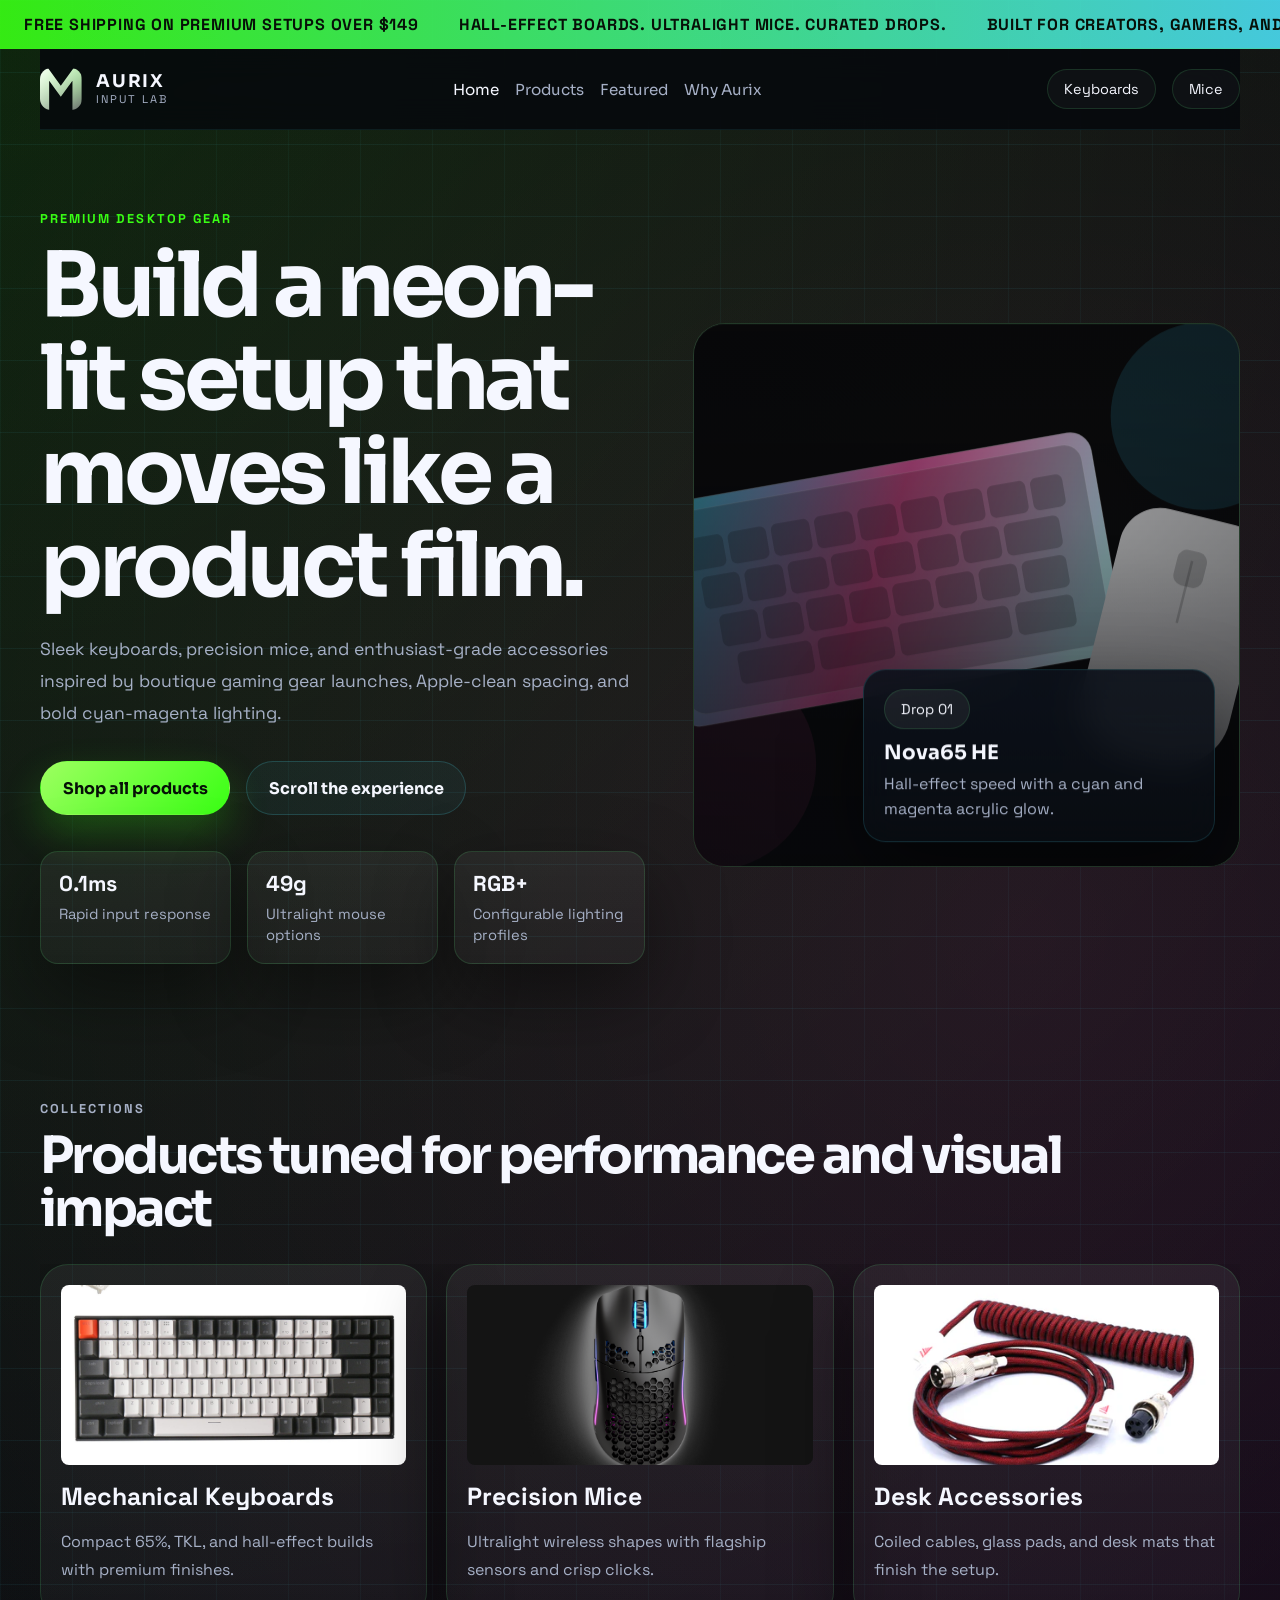
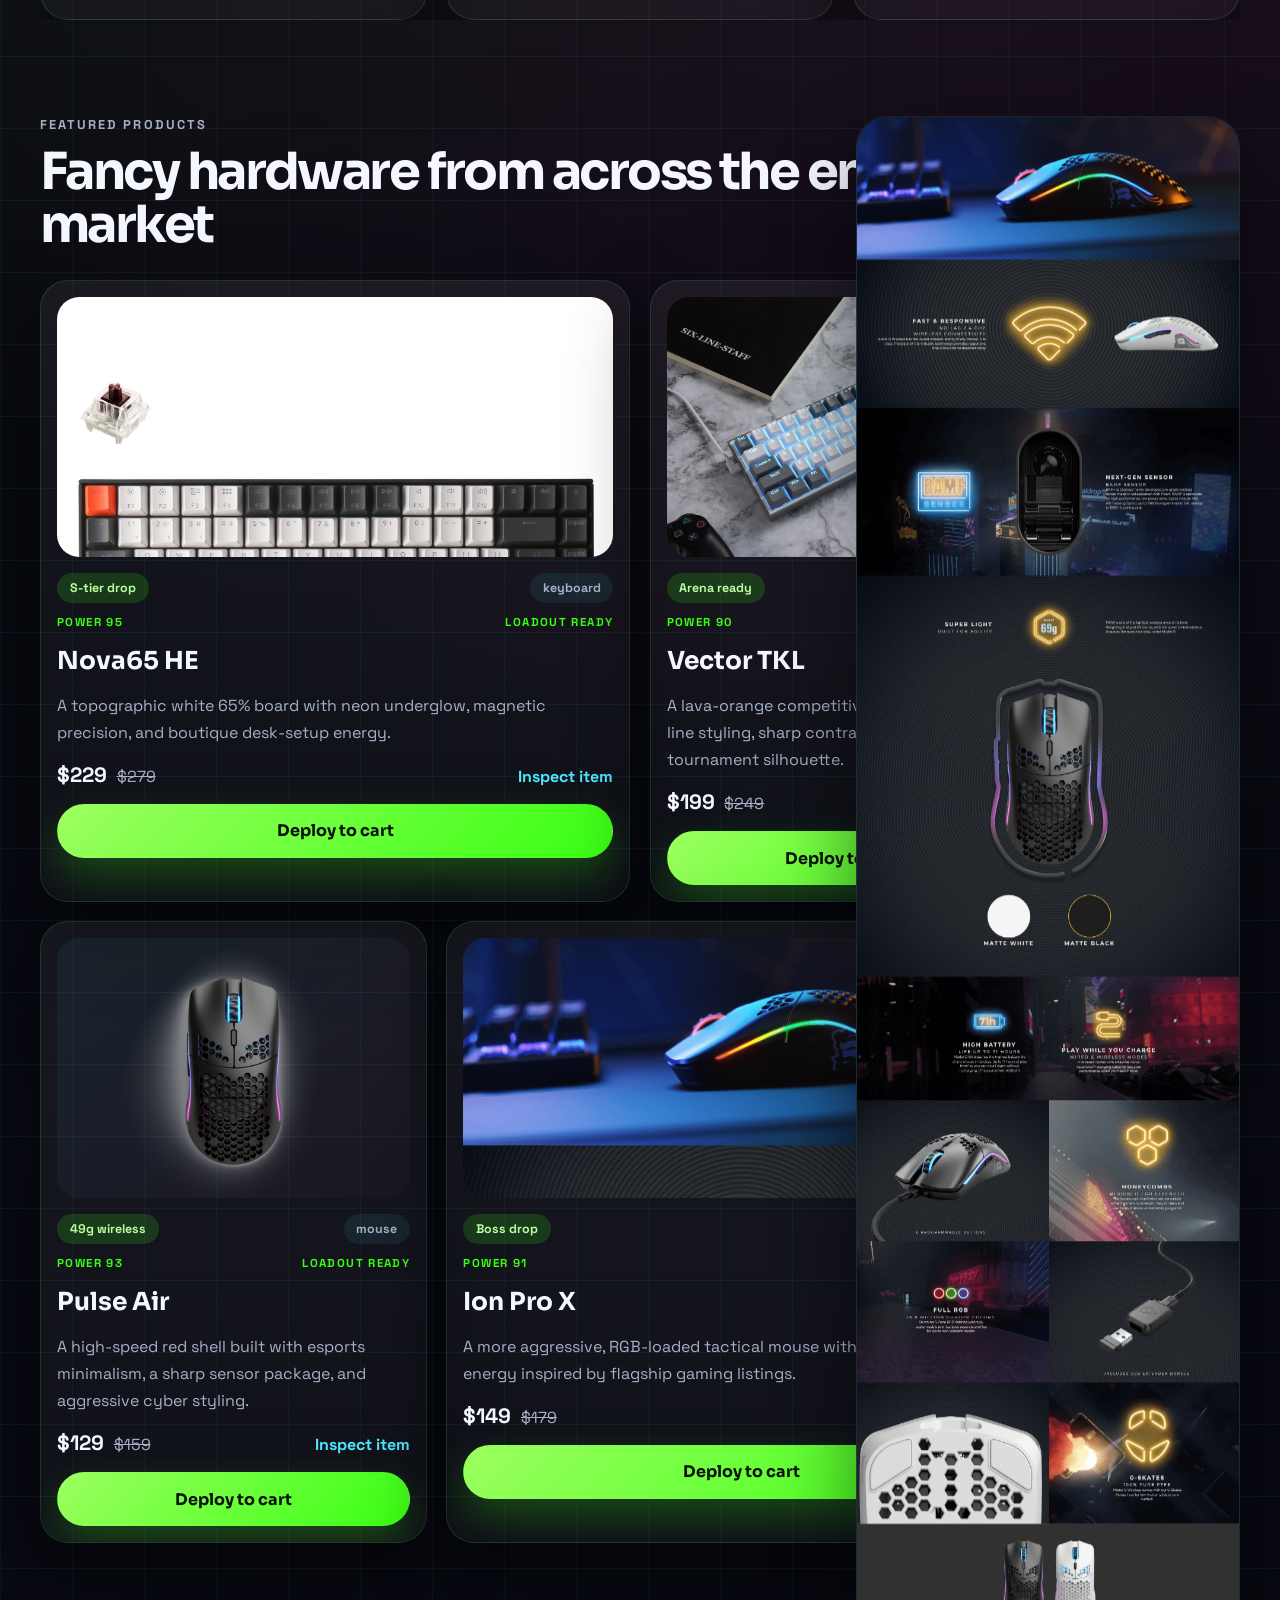
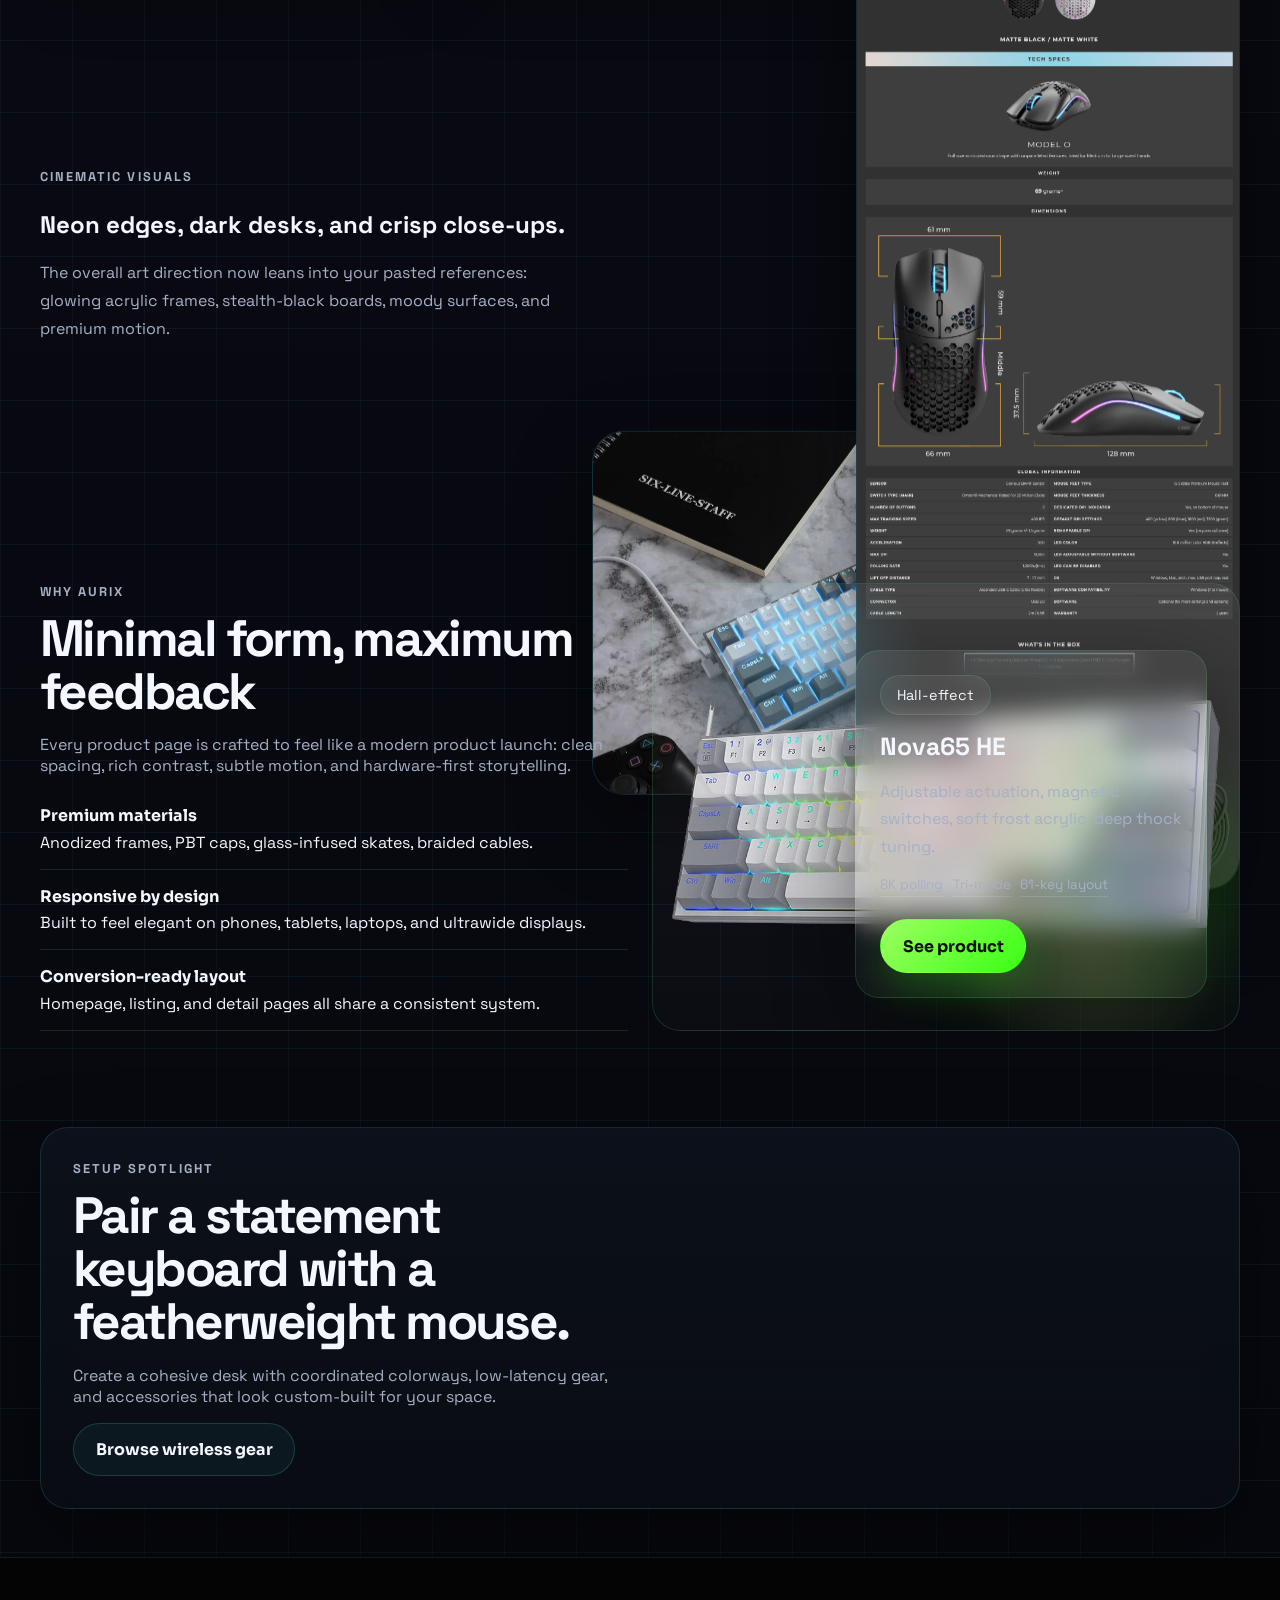
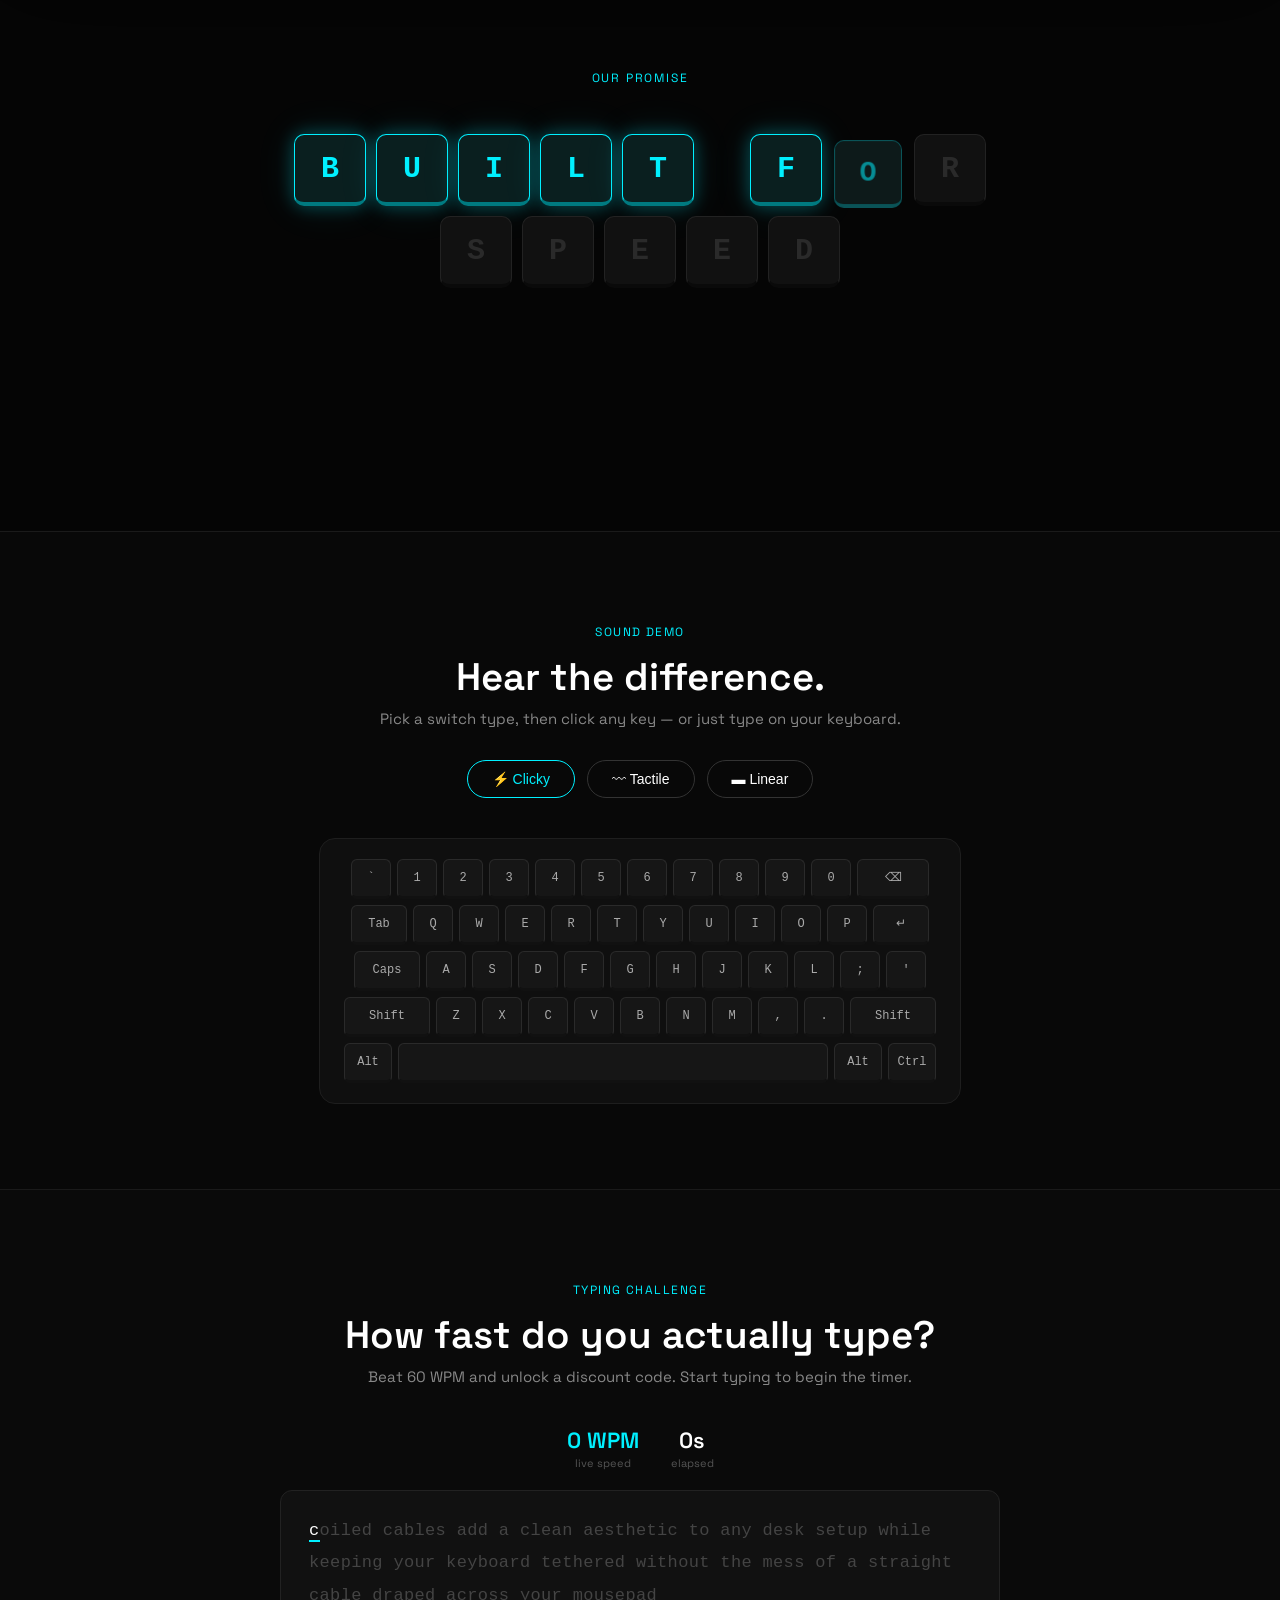
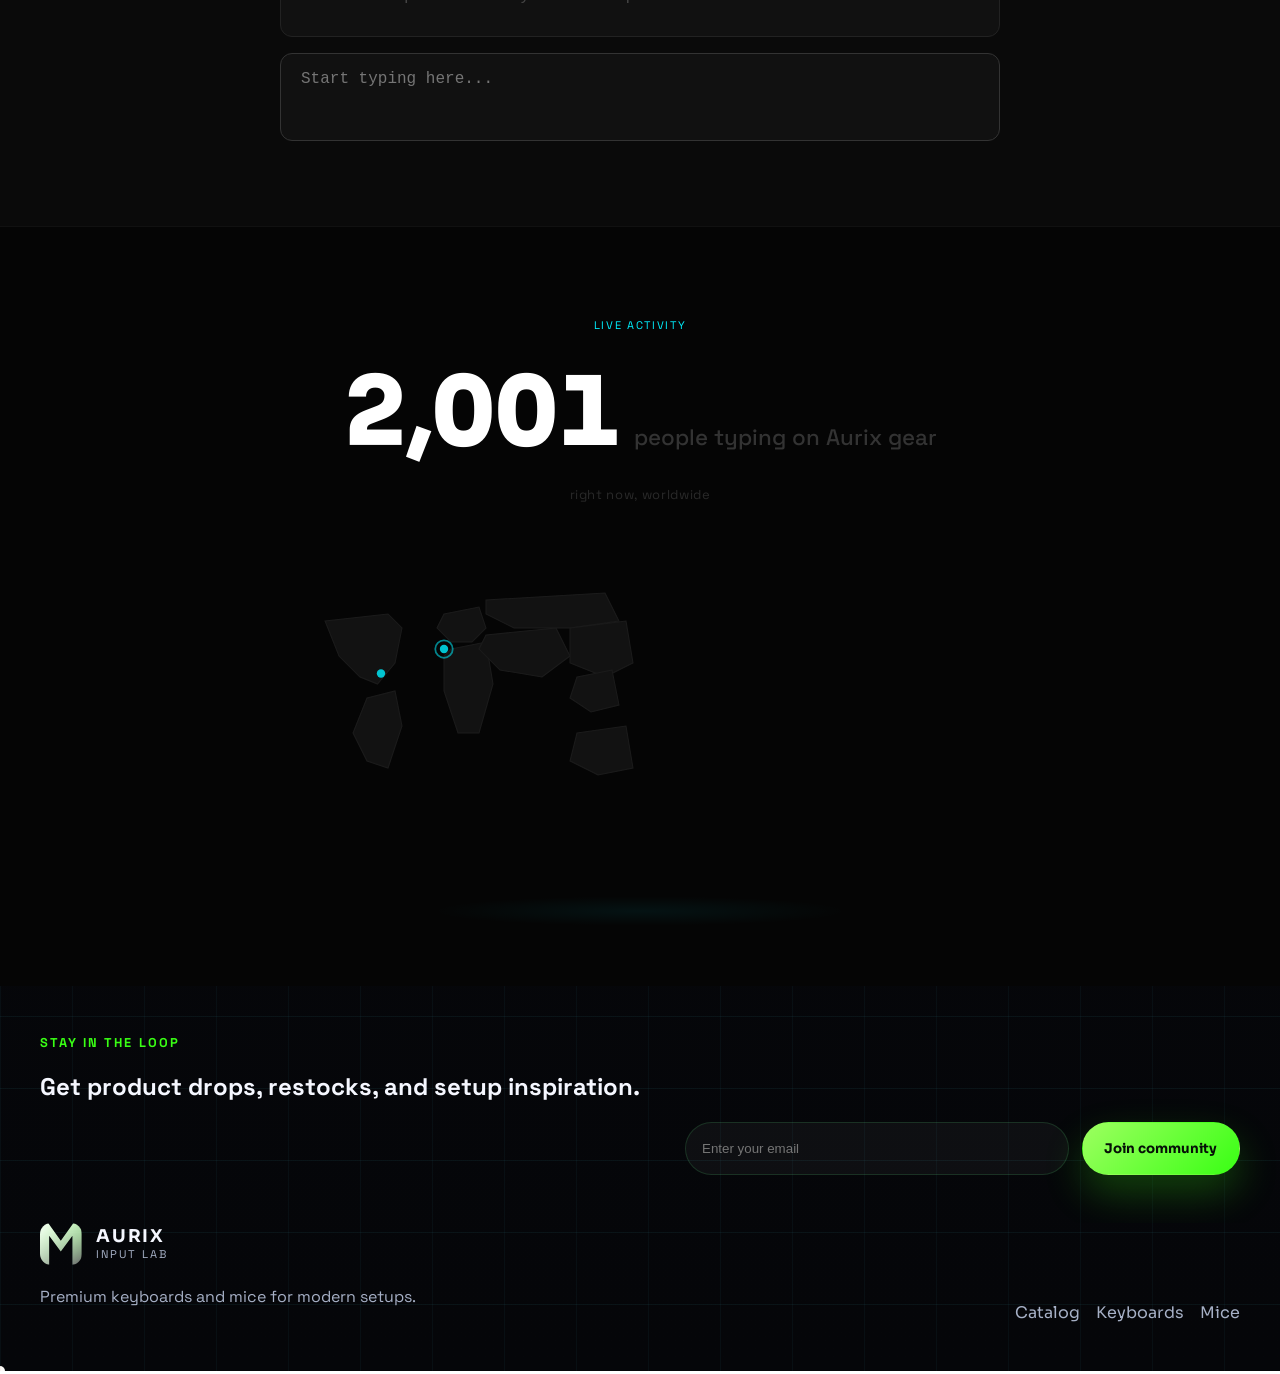
==== commit b899b054: "Add live-counter.js script to index.html" ====
--- a/index.html
+++ b/index.html
@@ -670,5 +670,6 @@
     <script src="assets/js/wpm.js"></script>
     <script src="assets/js/sound-demo.js"></script>
     <script src="assets/js/scroll-story.js"></script>
+    <script src="assets/js/live-counter.js"></script>
   </body>
 </html>
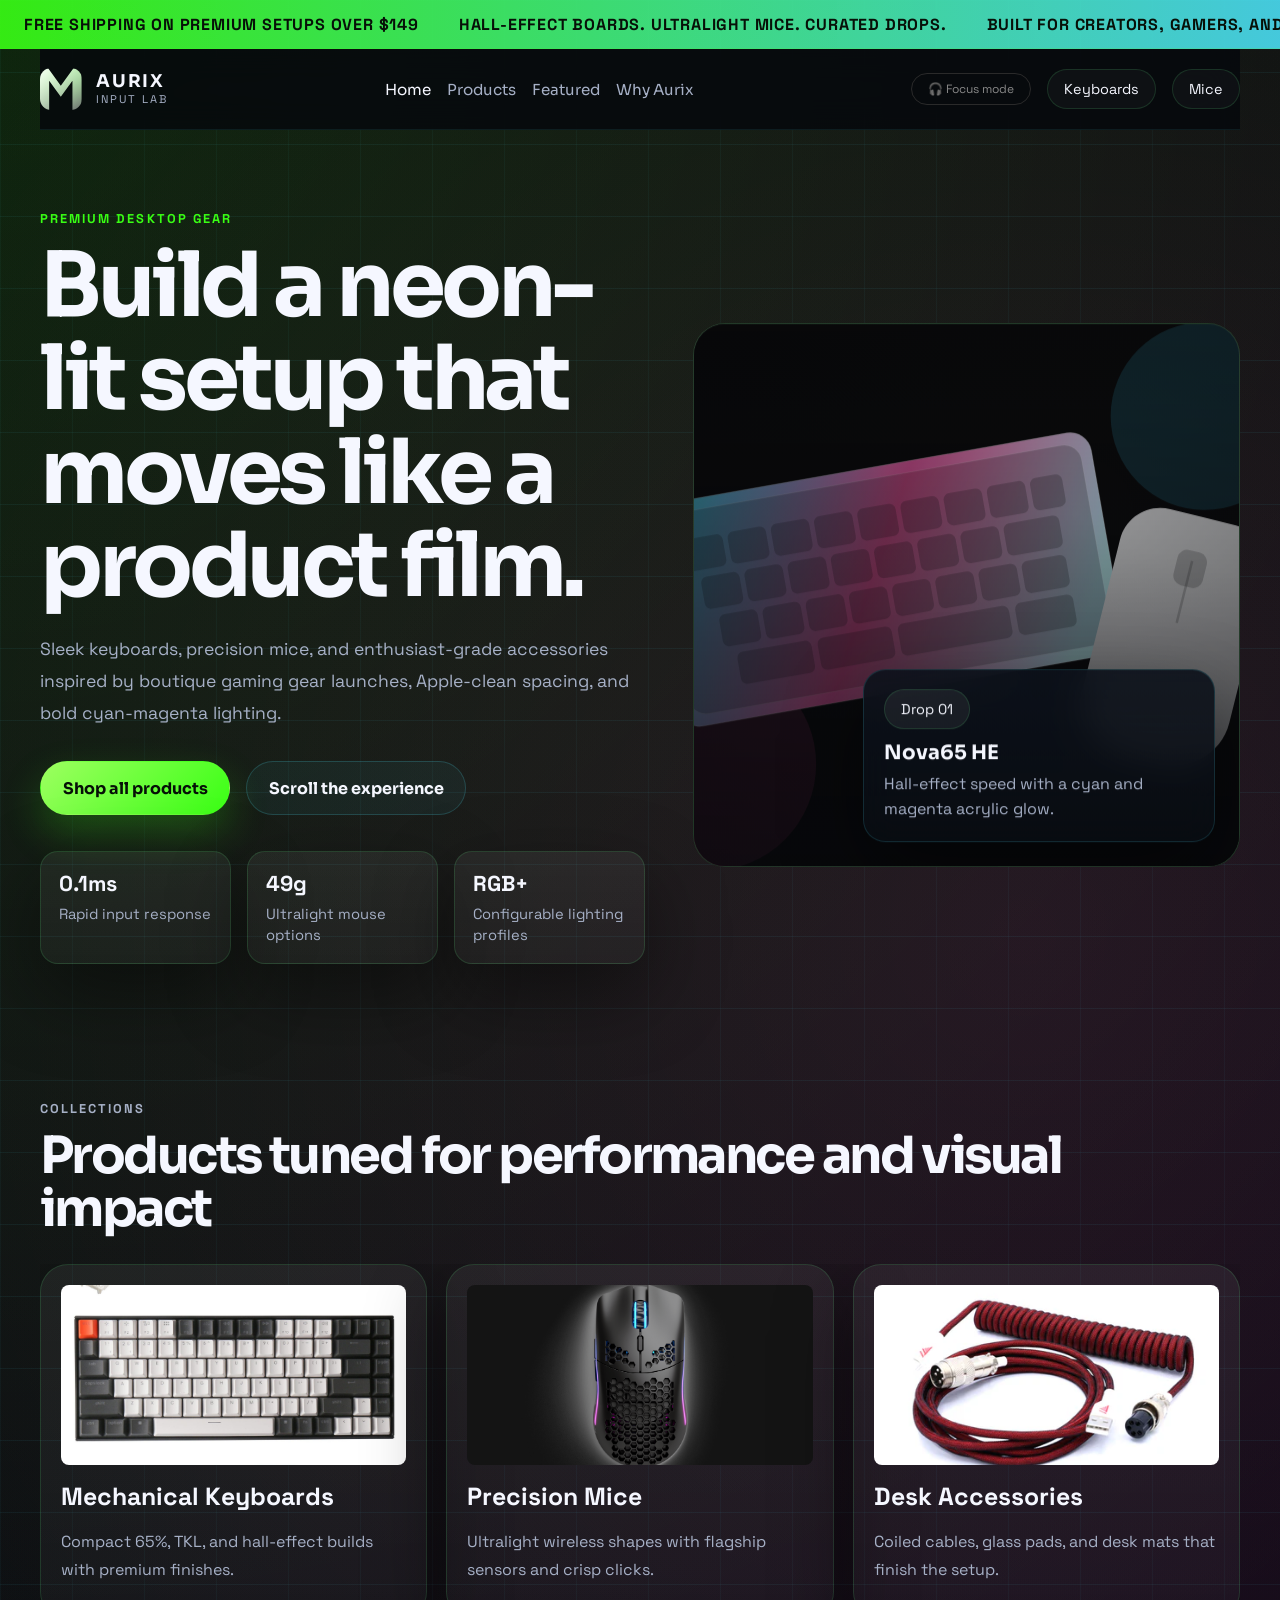
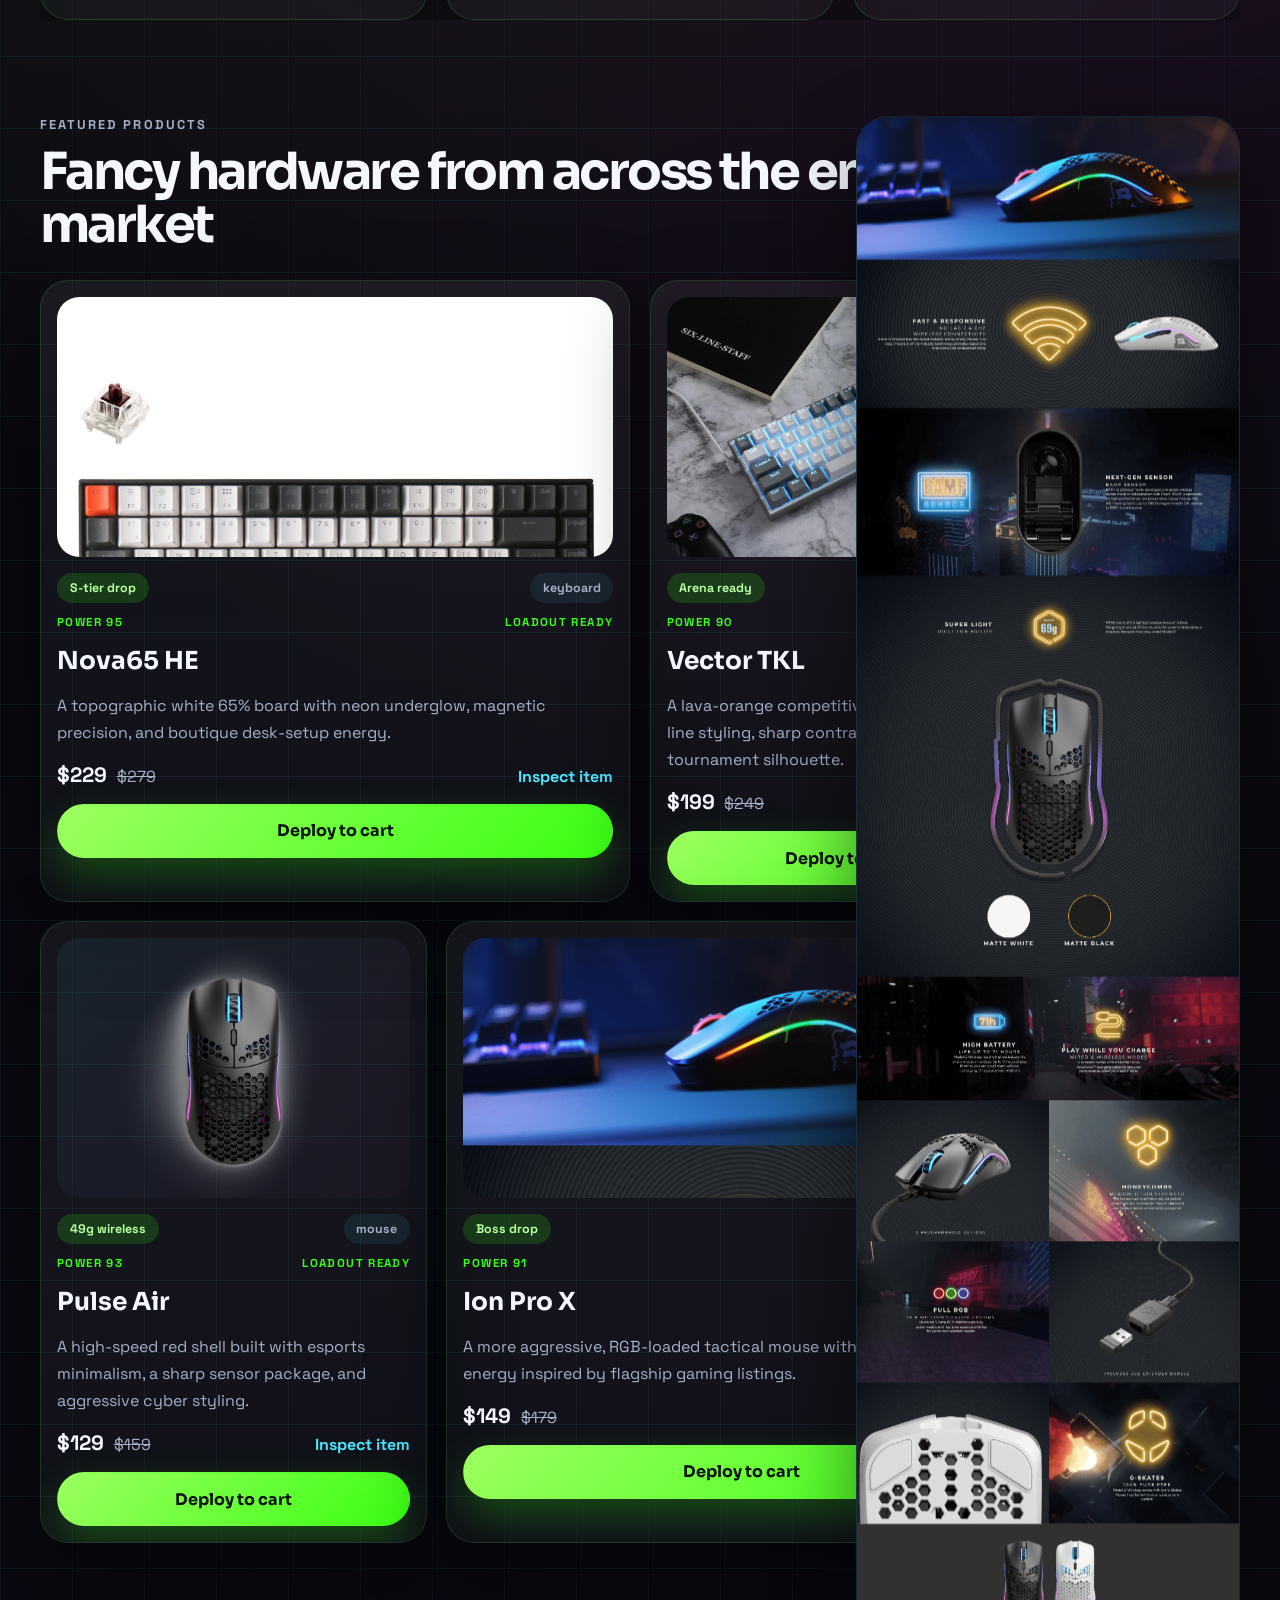
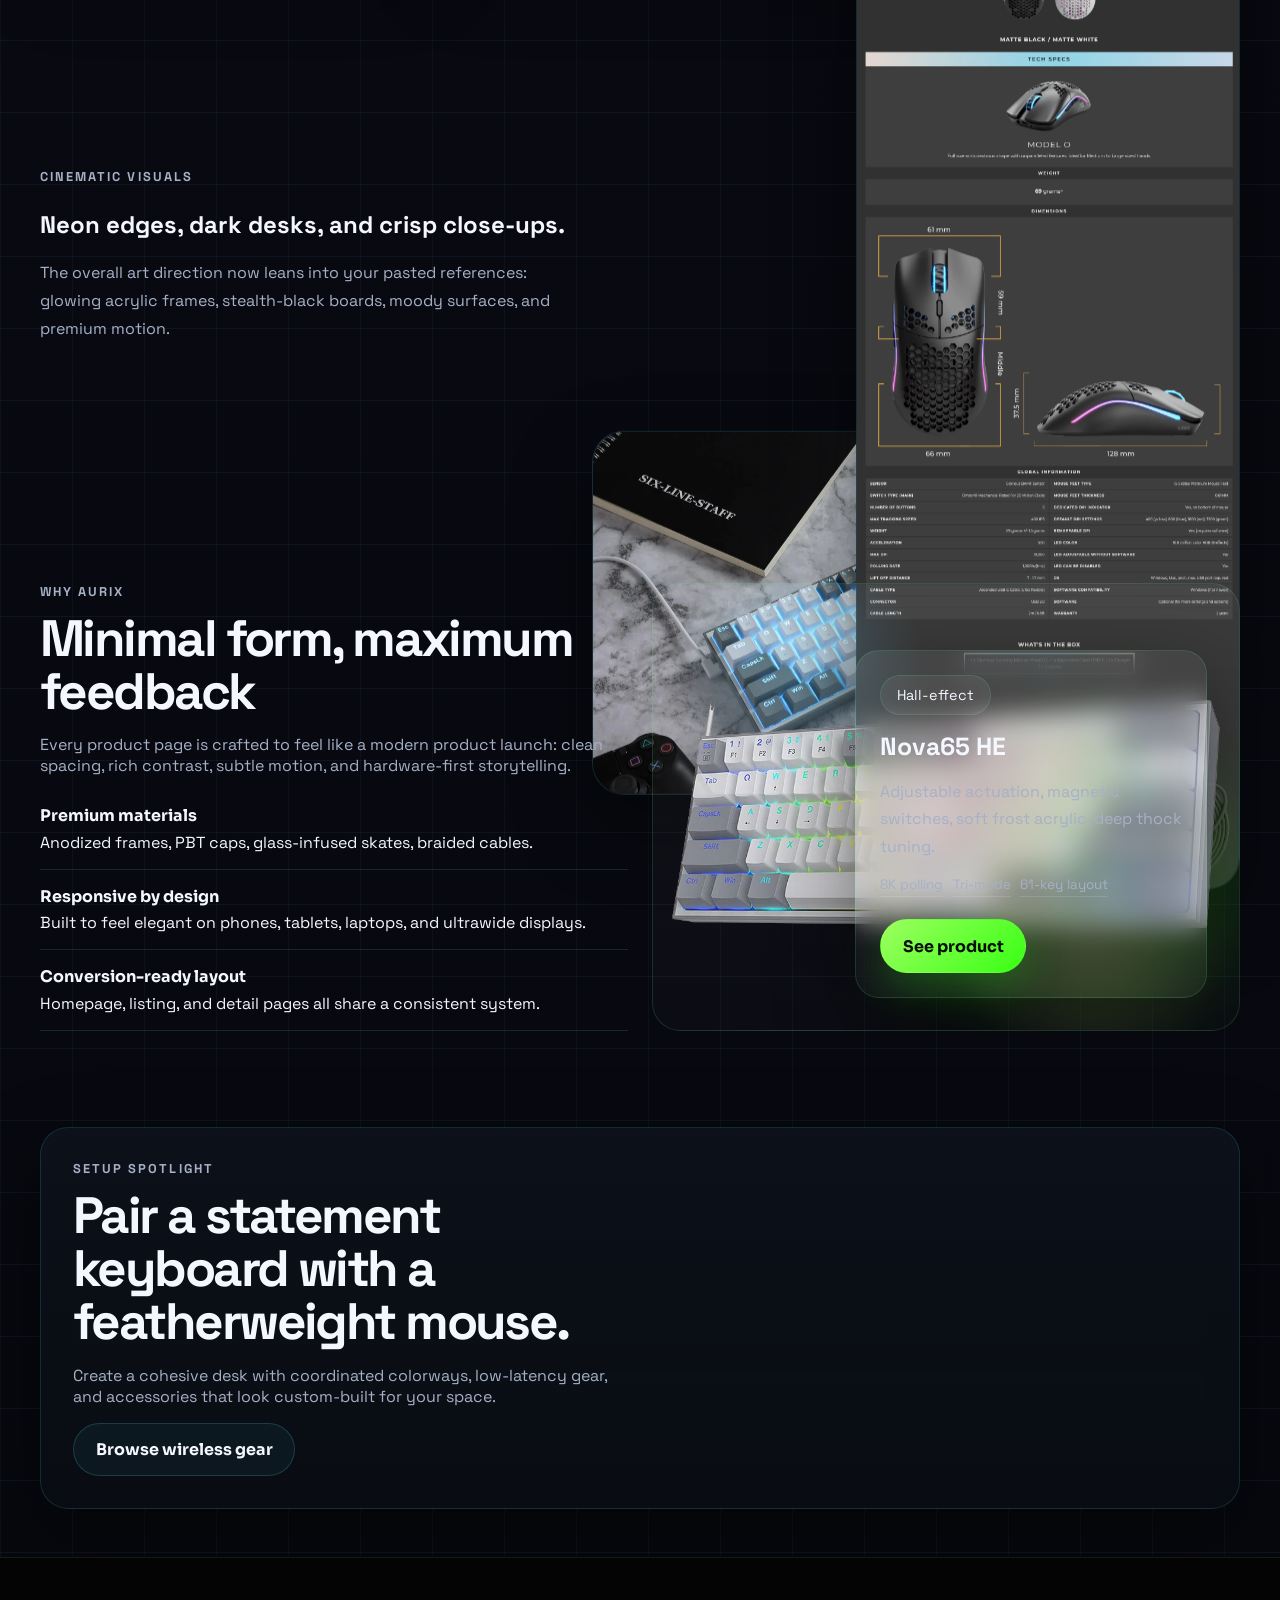
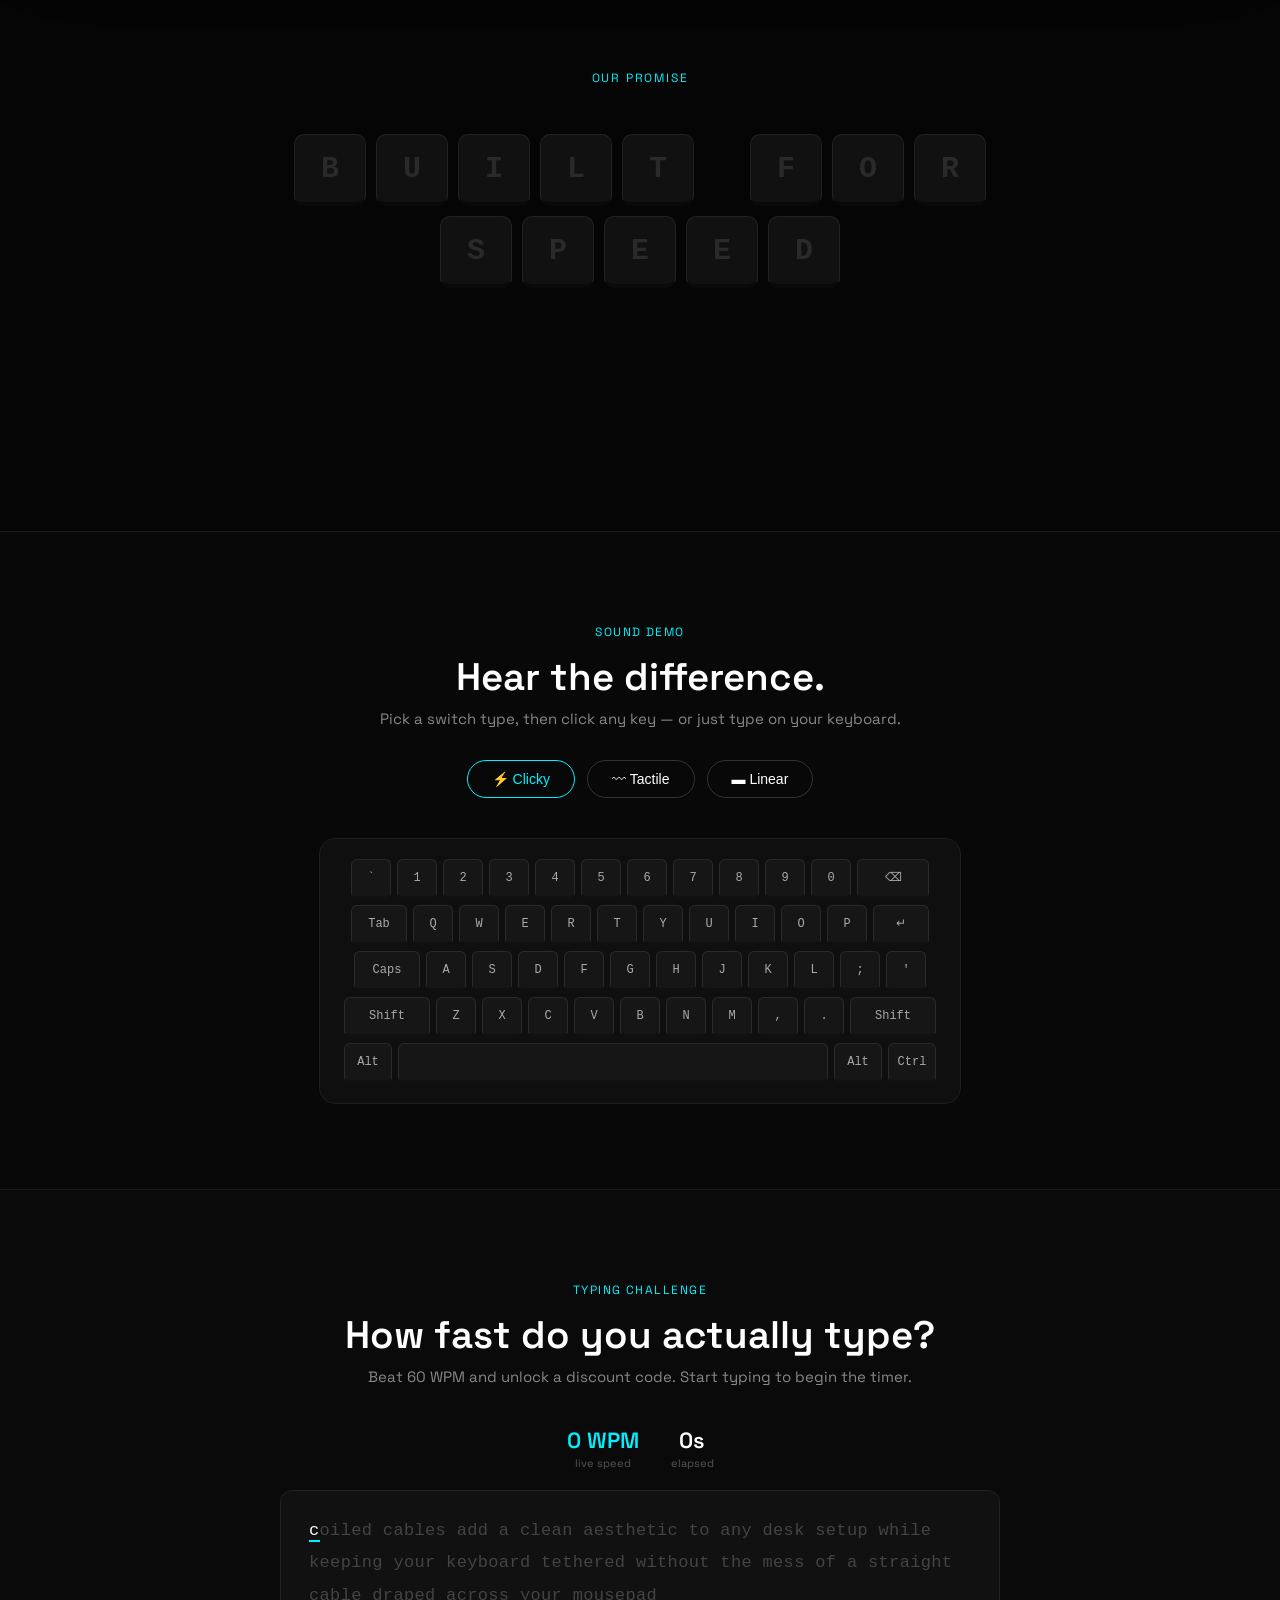
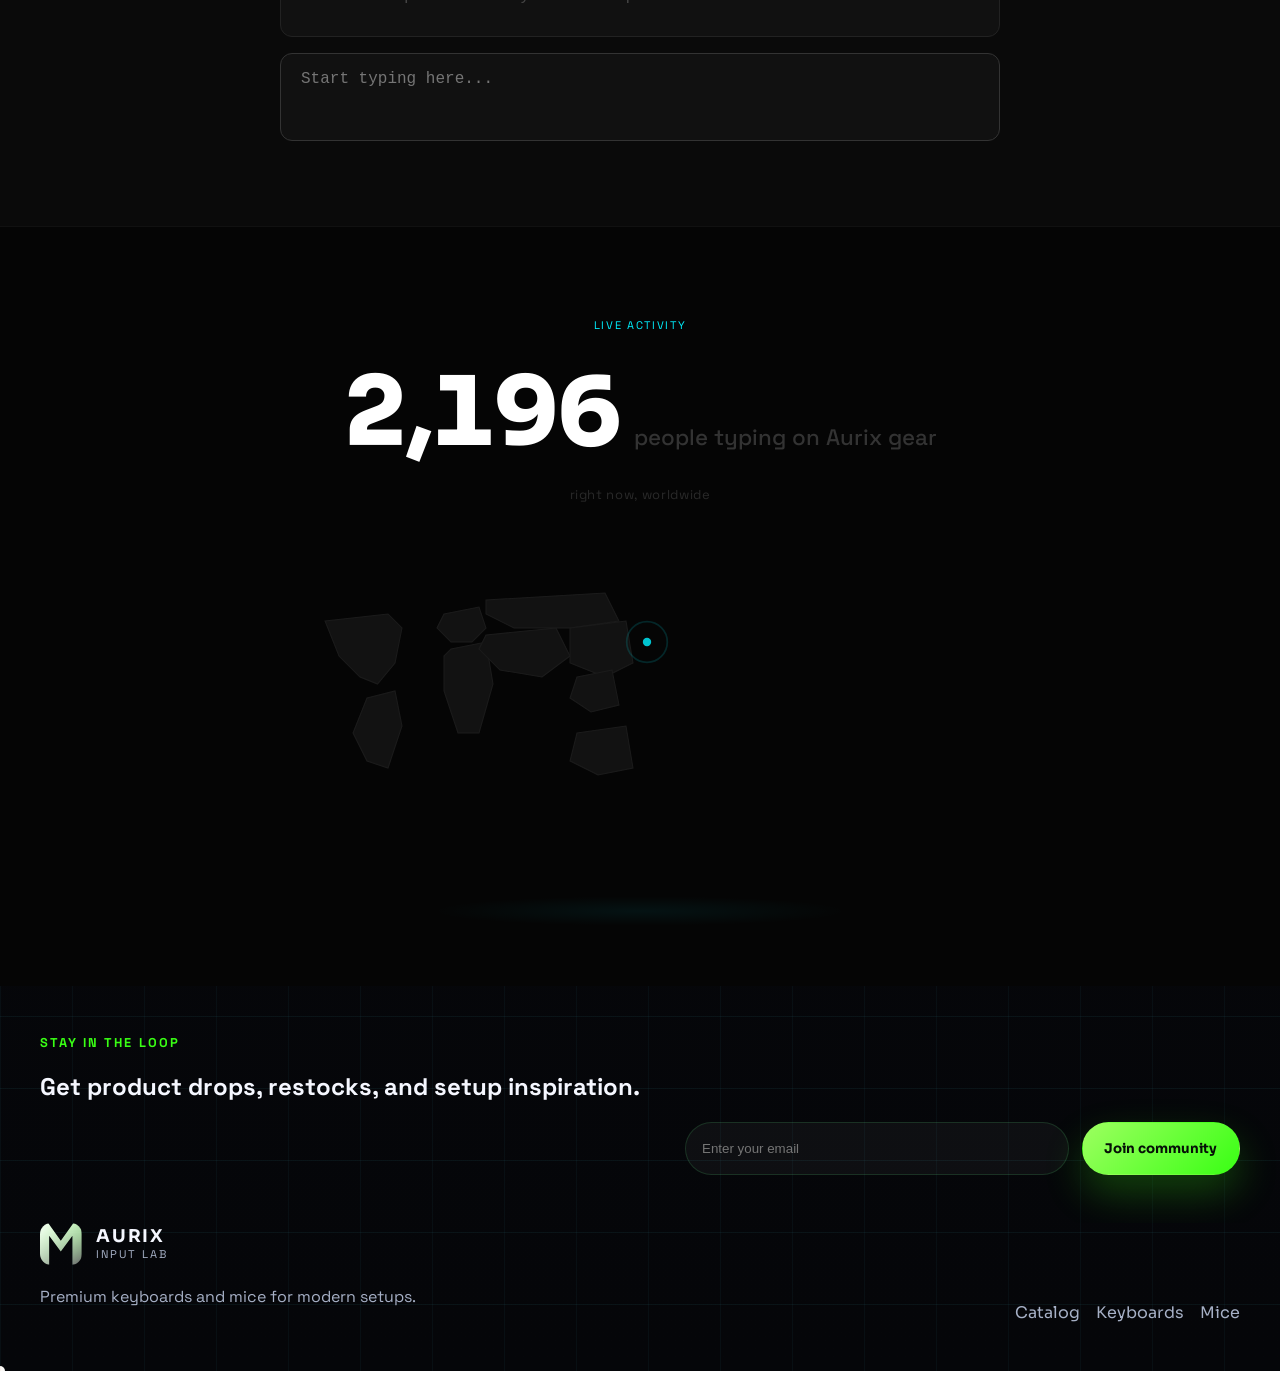
==== commit a517356f: "Update index.html" ====
--- a/index.html
+++ b/index.html
@@ -46,10 +46,22 @@
           <a href="#story">Why Aurix</a>
         </div>
 
-        <div class="nav-actions">
-          <a class="nav-pill" href="products.html?category=keyboard">Keyboards</a>
-          <a class="nav-pill" href="products.html?category=mouse">Mice</a>
-        </div>
+<div class="nav-actions">
+  <button id="ambient-btn" style="
+    background: transparent;
+    border: 1px solid #2a2a2a;
+    color: #888;
+    padding: 7px 16px;
+    border-radius: 999px;
+    font-size: 12px;
+    font-family: 'Space Grotesk', sans-serif;
+    cursor: none;
+    transition: border-color 0.3s, color 0.3s, box-shadow 0.3s;
+    white-space: nowrap;
+  ">🎧 Focus mode</button>
+  <a class="nav-pill" href="products.html?category=keyboard">Keyboards</a>
+  <a class="nav-pill" href="products.html?category=mouse">Mice</a>
+</div>
       </nav>
 
       <main>
@@ -671,5 +683,6 @@
     <script src="assets/js/sound-demo.js"></script>
     <script src="assets/js/scroll-story.js"></script>
     <script src="assets/js/live-counter.js"></script>
+    <script src="assets/js/ambient.js"></script>
   </body>
 </html>
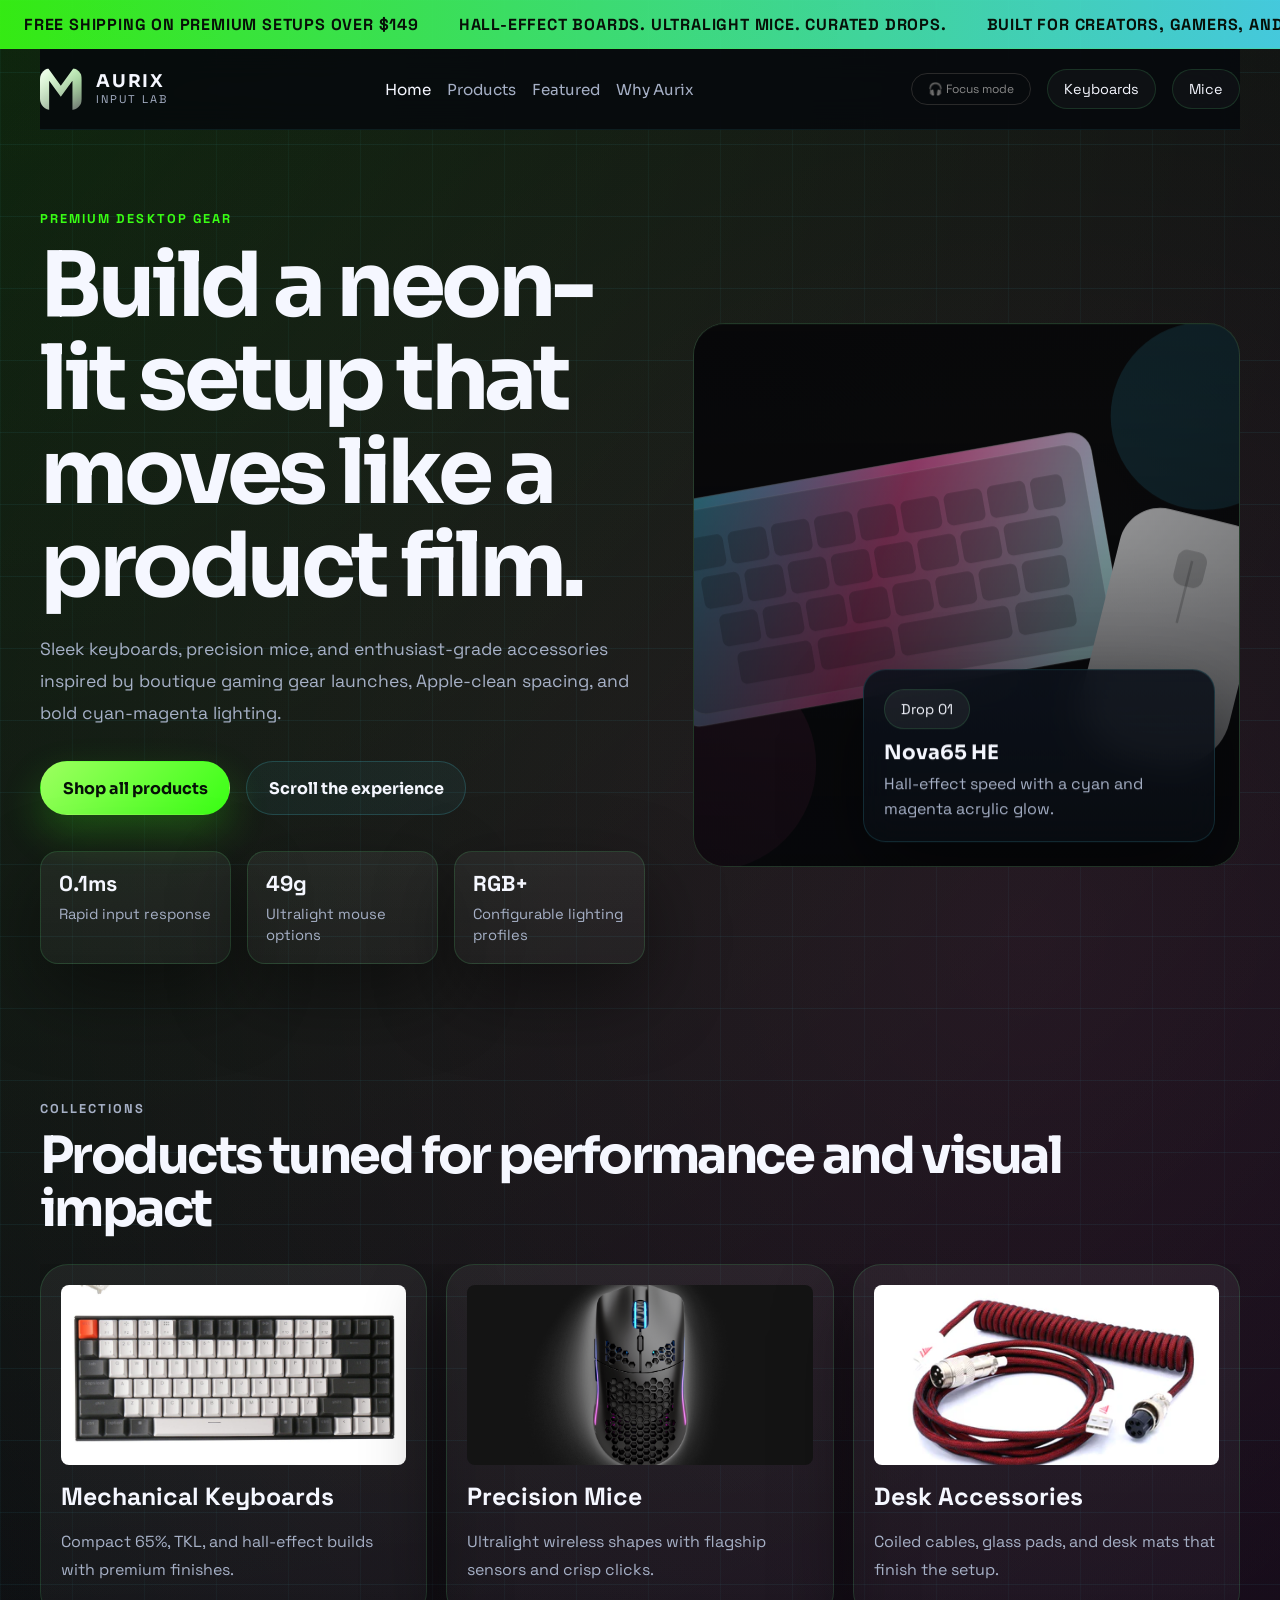
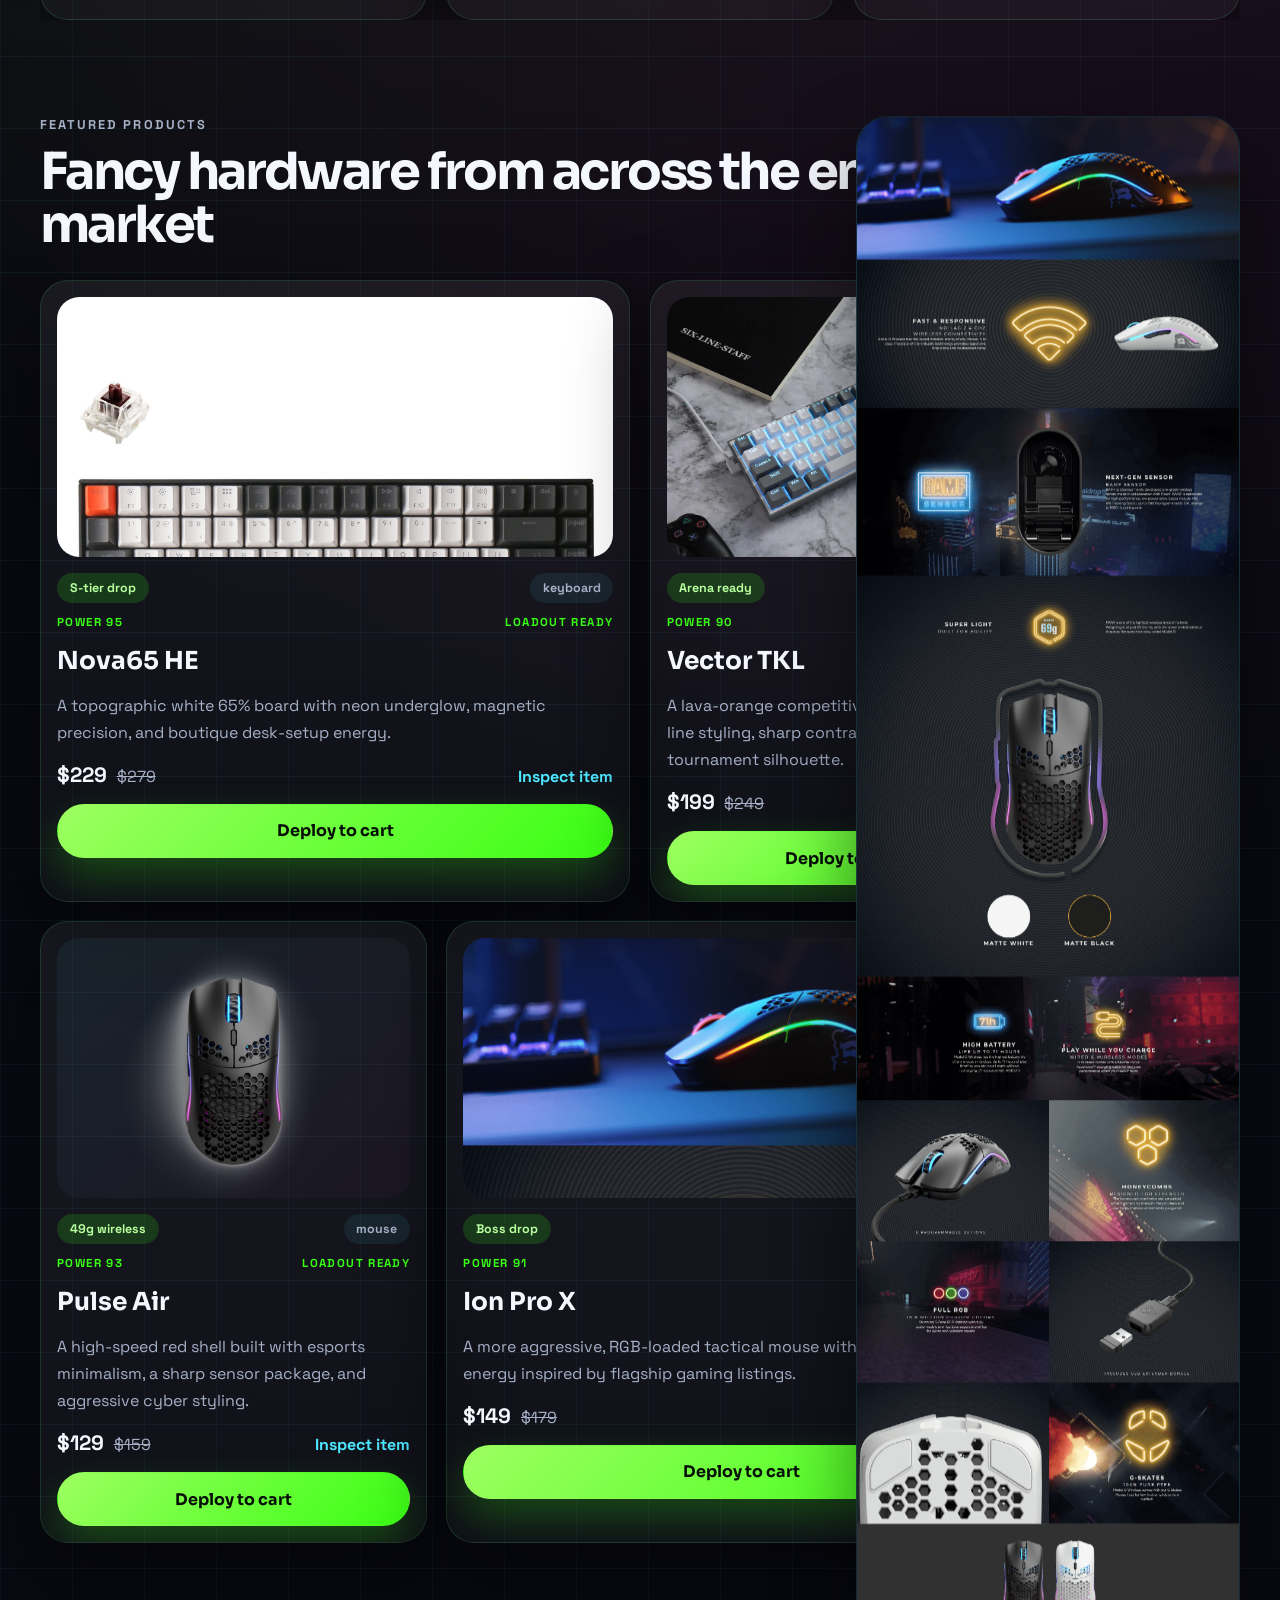
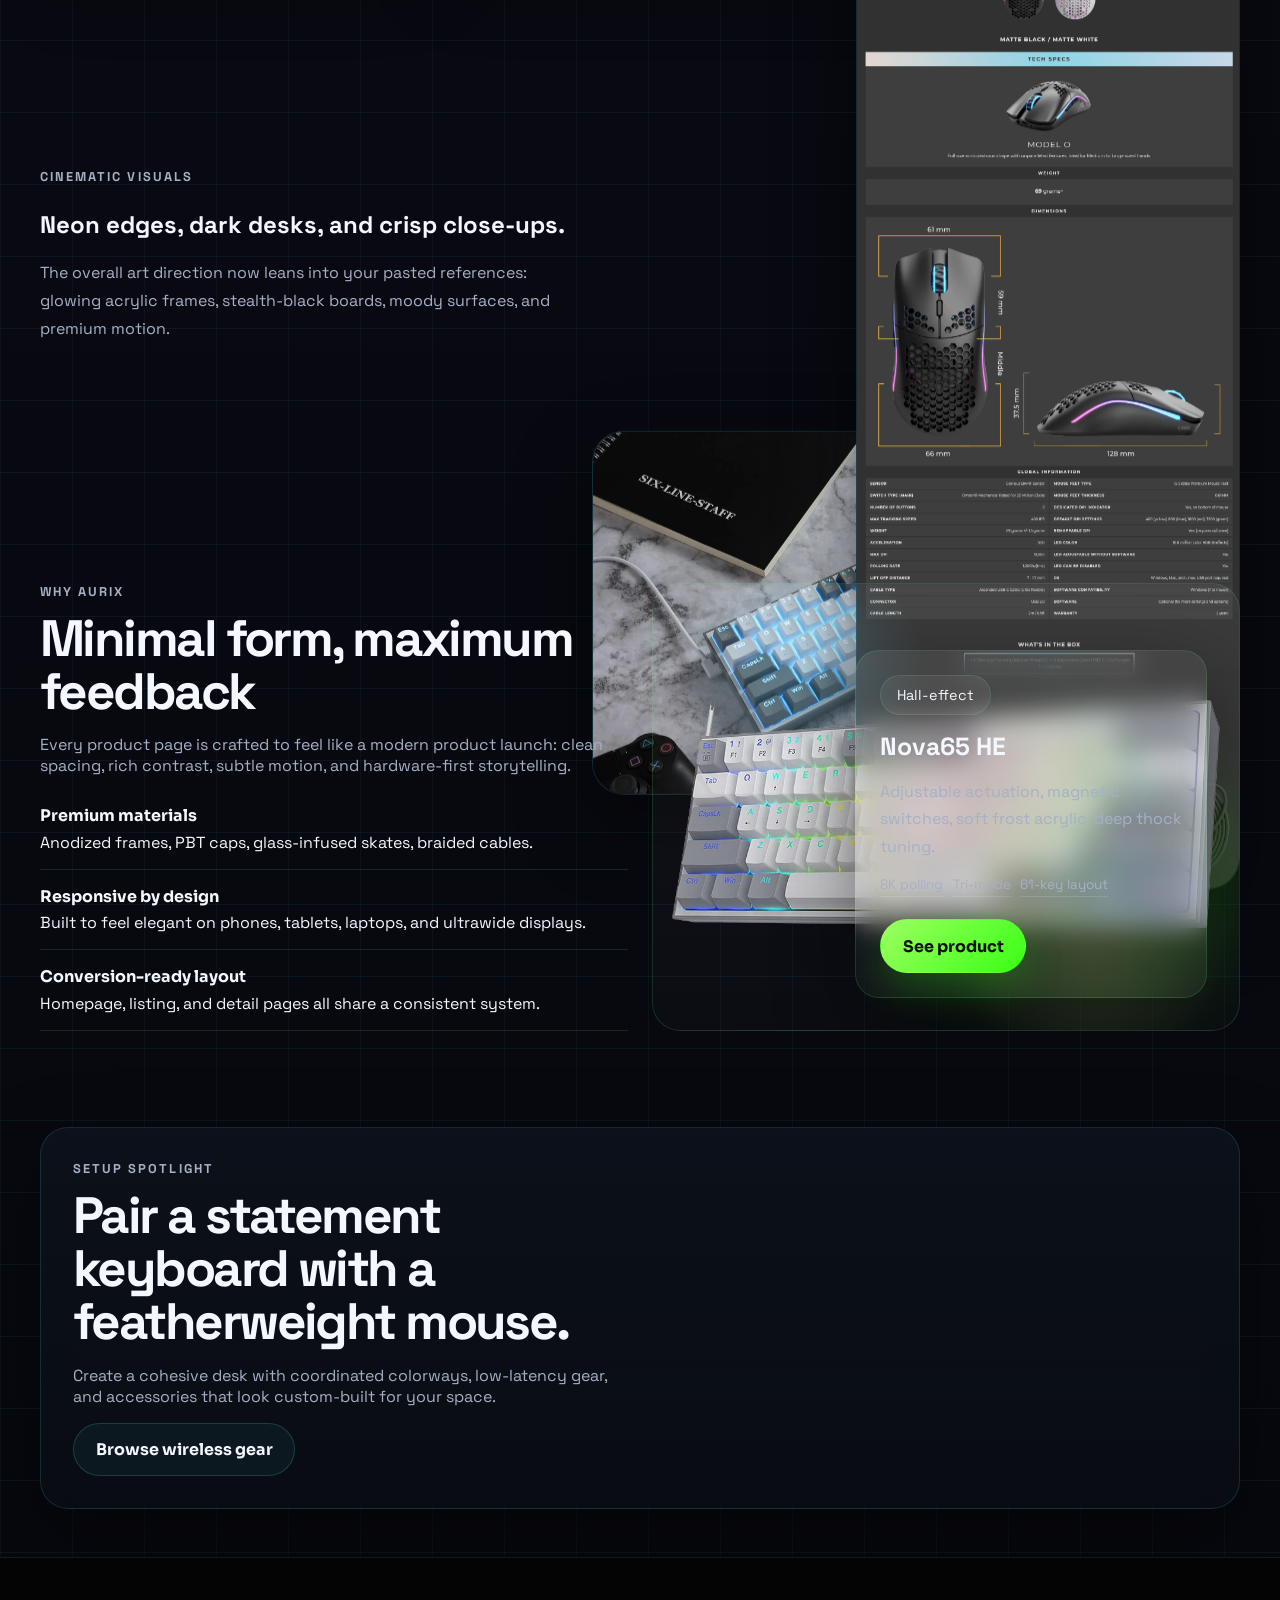
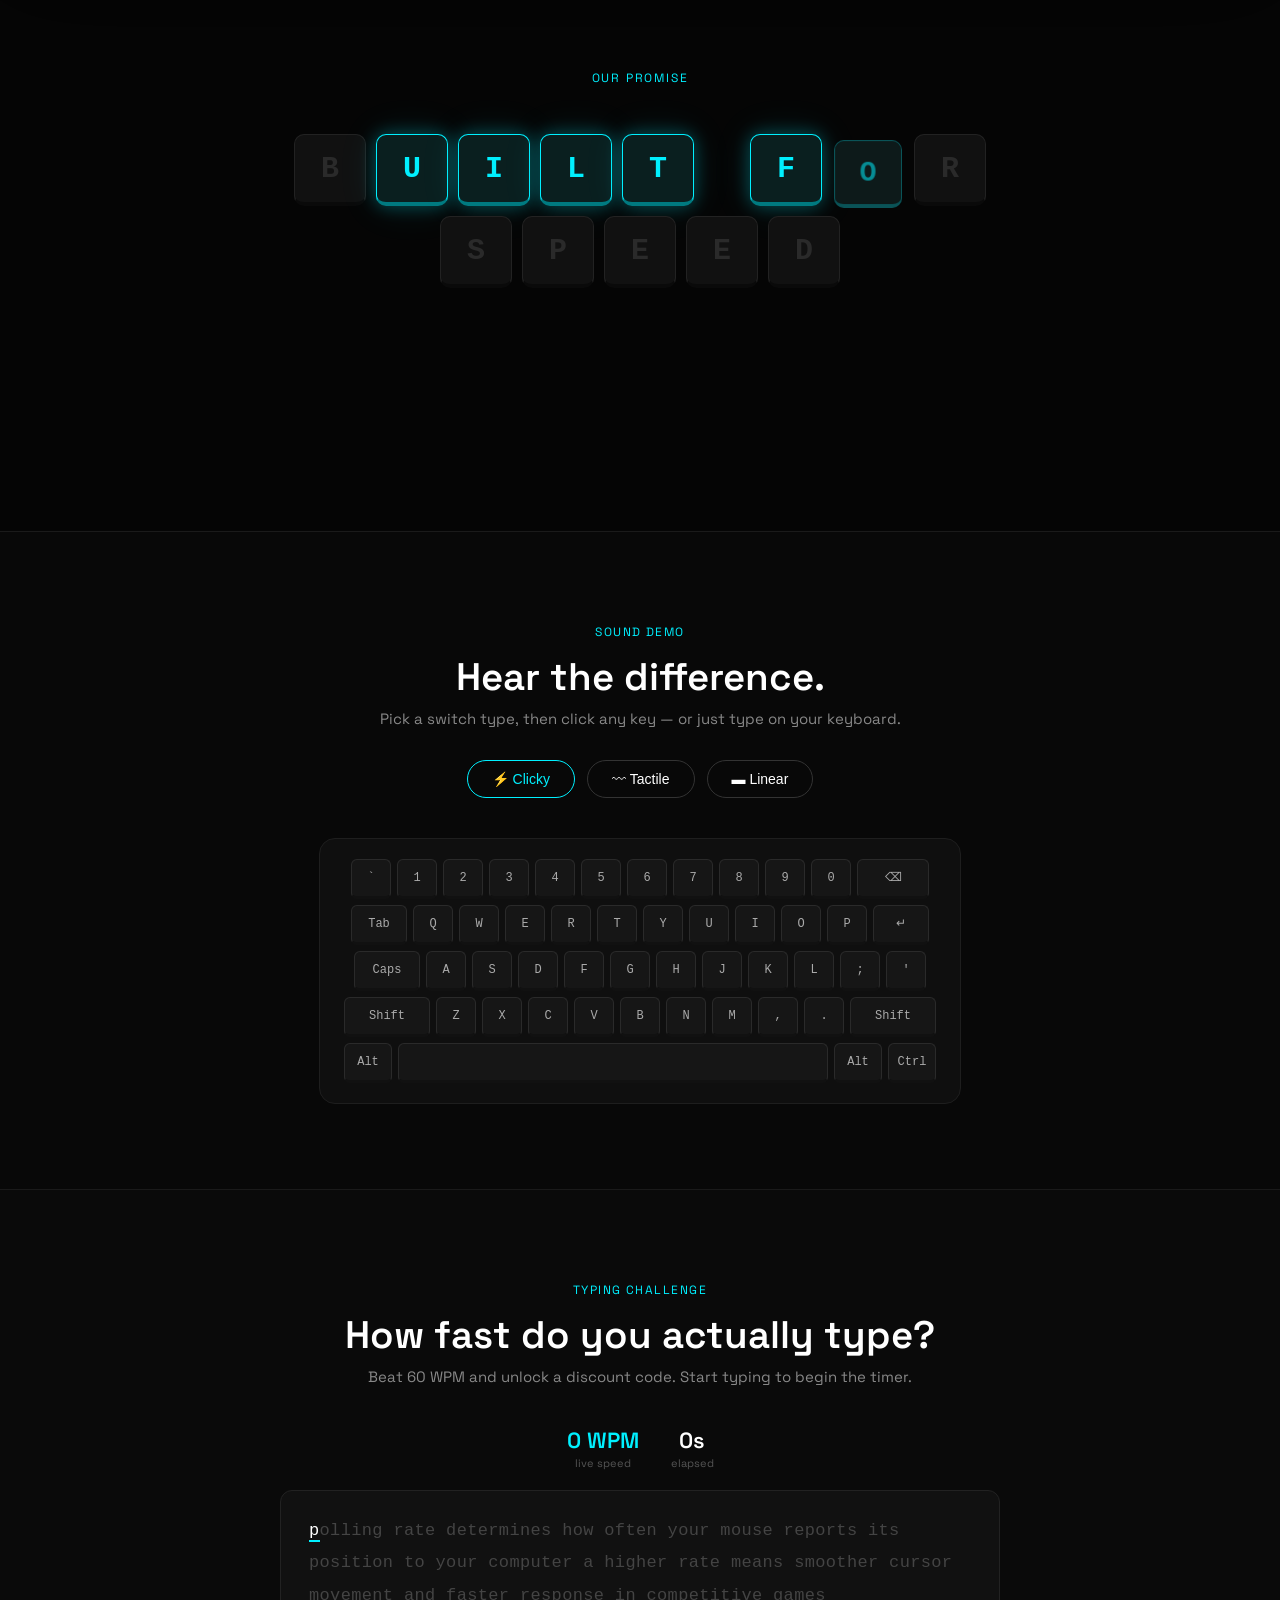
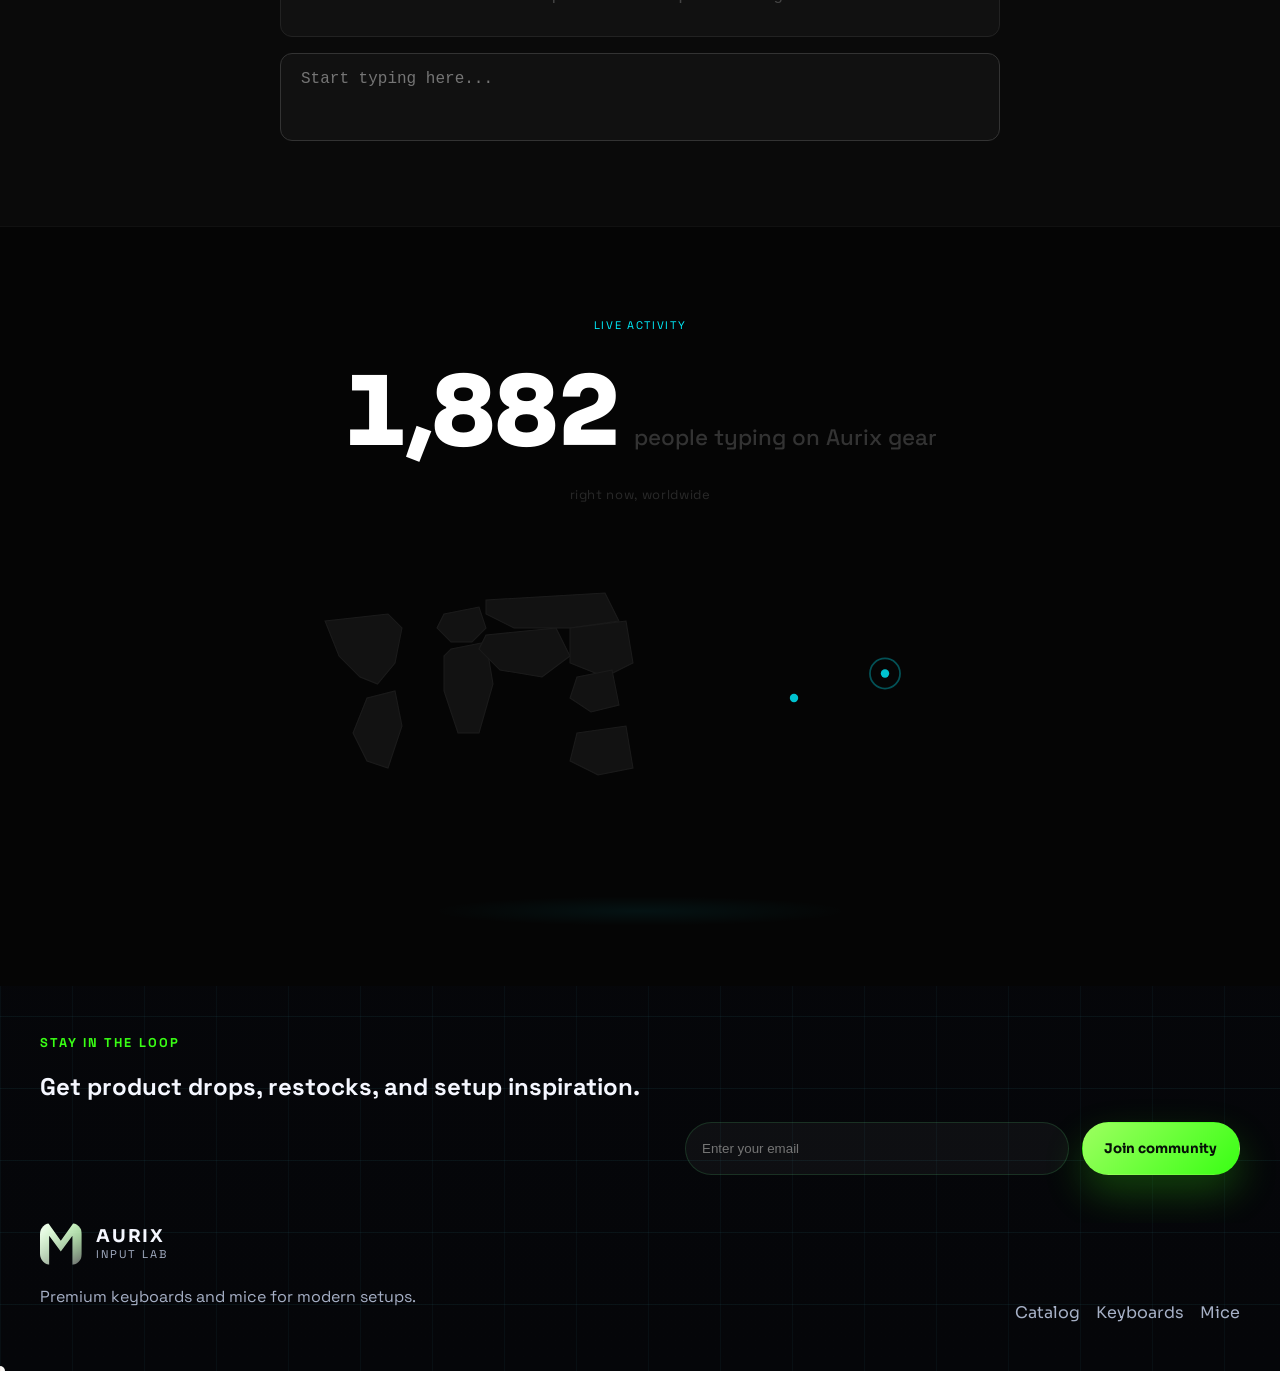
==== commit eabfa8d7: "Add favicon link to index.html" ====
--- a/index.html
+++ b/index.html
@@ -1,6 +1,7 @@
 <!DOCTYPE html>
 <html lang="en">
   <head>
+    <link rel="icon" href="data:image/svg+xml,<svg xmlns='http://www.w3.org/2000/svg' viewBox='0 0 100 100'><rect width='100' height='100' rx='18' fill='%23111'/><rect x='20' y='25' width='60' height='50' rx='8' fill='none' stroke='%2300f0ff' stroke-width='6'/><rect x='35' y='40' width='14' height='14' rx='3' fill='%2300f0ff'/><rect x='55' y='40' width='14' height='14' rx='3' fill='%2300f0ff'/><rect x='35' y='58' width='34' height='10' rx='3' fill='%2300f0ff'/></svg>" />
     <meta charset="UTF-8" />
     <meta name="viewport" content="width=device-width, initial-scale=1.0" />
     <title>Aurix Input | Premium Keyboards & Mice</title>
--- a/assets/css/styles.css
+++ b/assets/css/styles.css
@@ -1,3 +1,6 @@
+html {
+  scroll-behavior: smooth;
+}
 :root {
   --bg: #07080d;
   --bg-soft: #10131a;
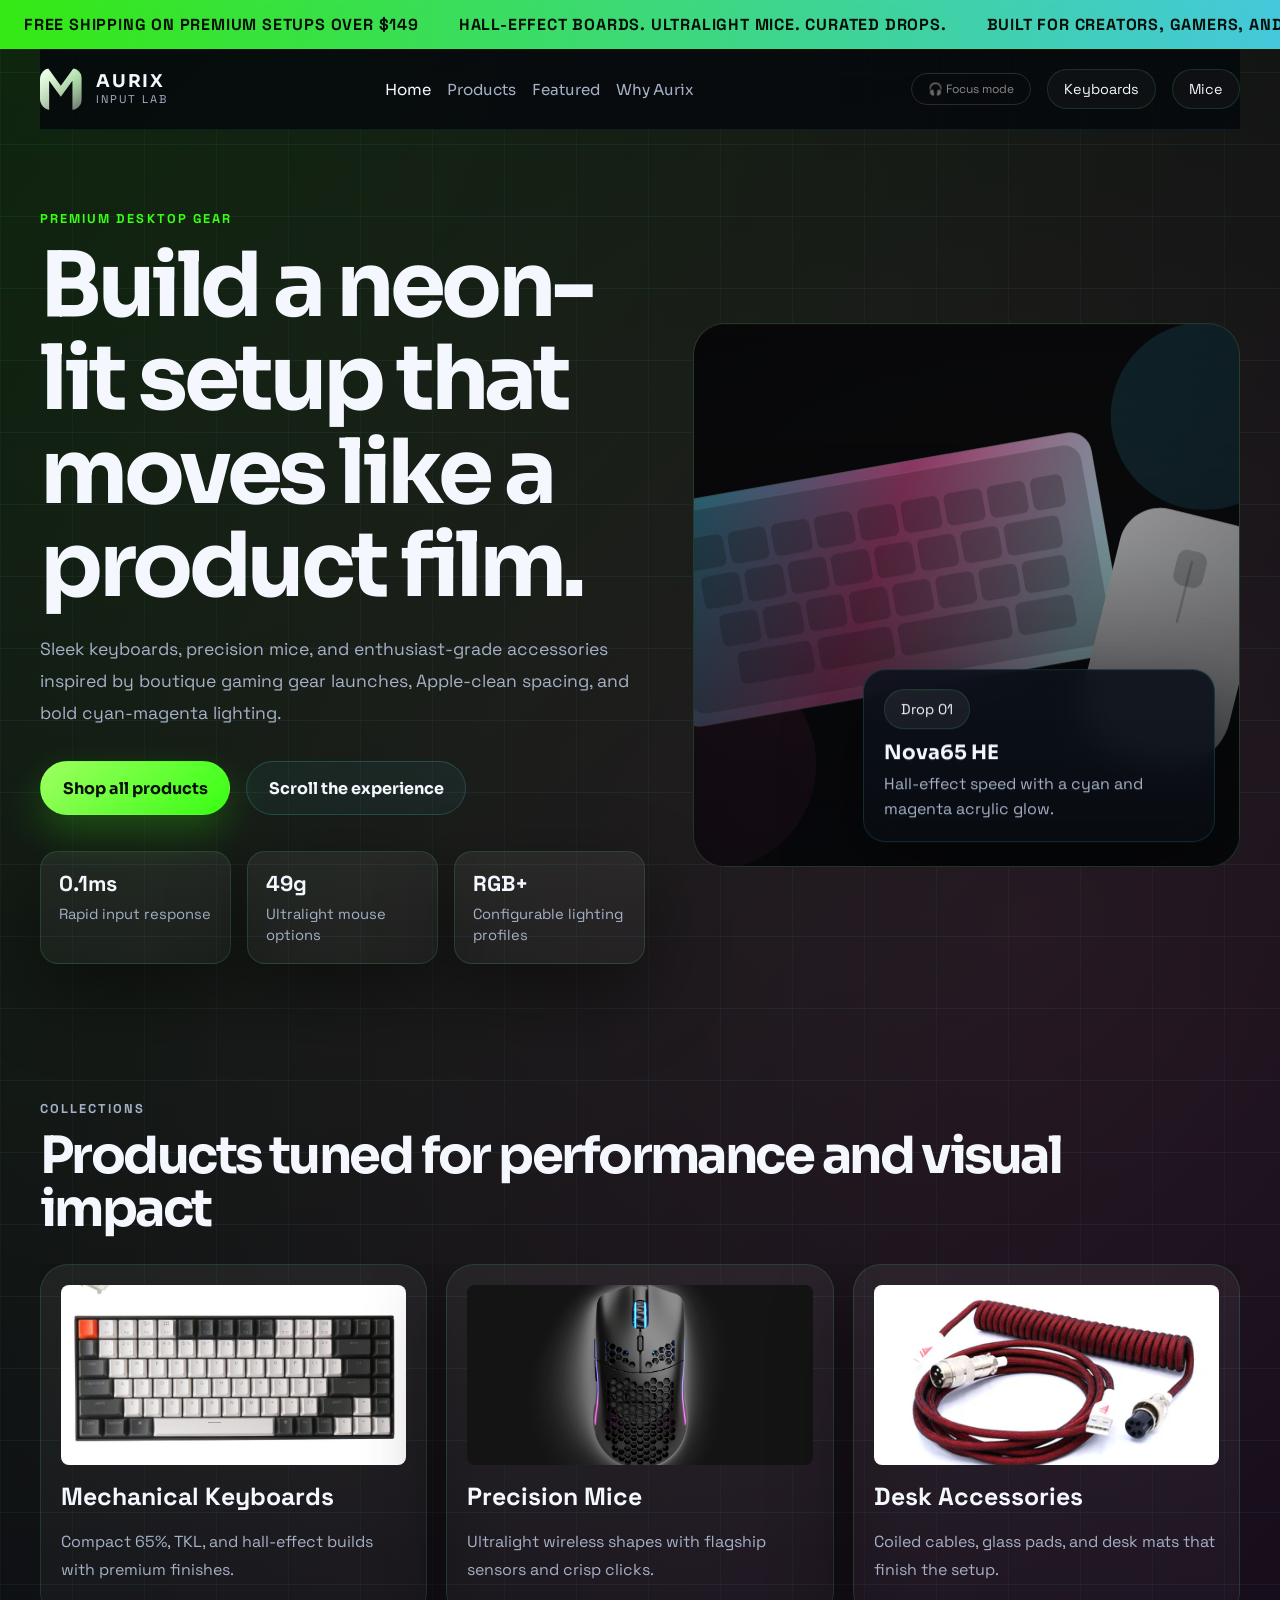
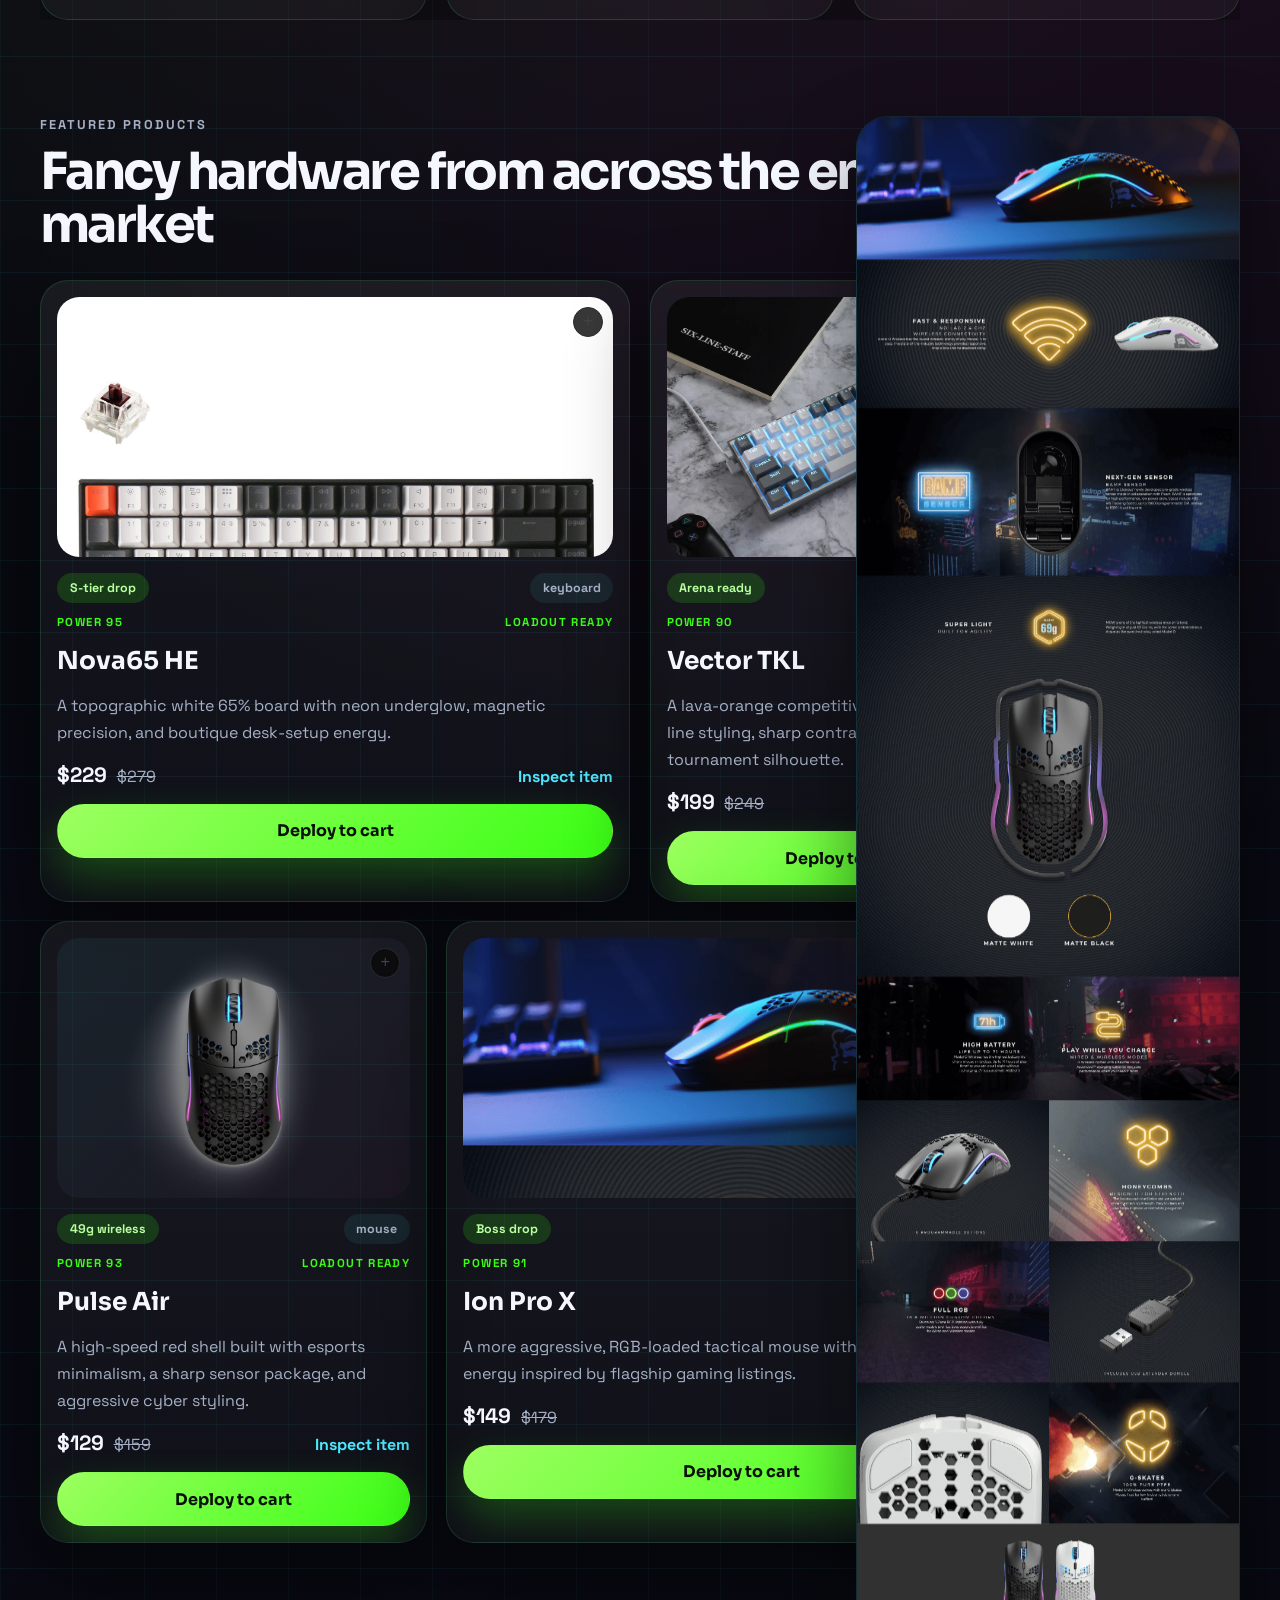
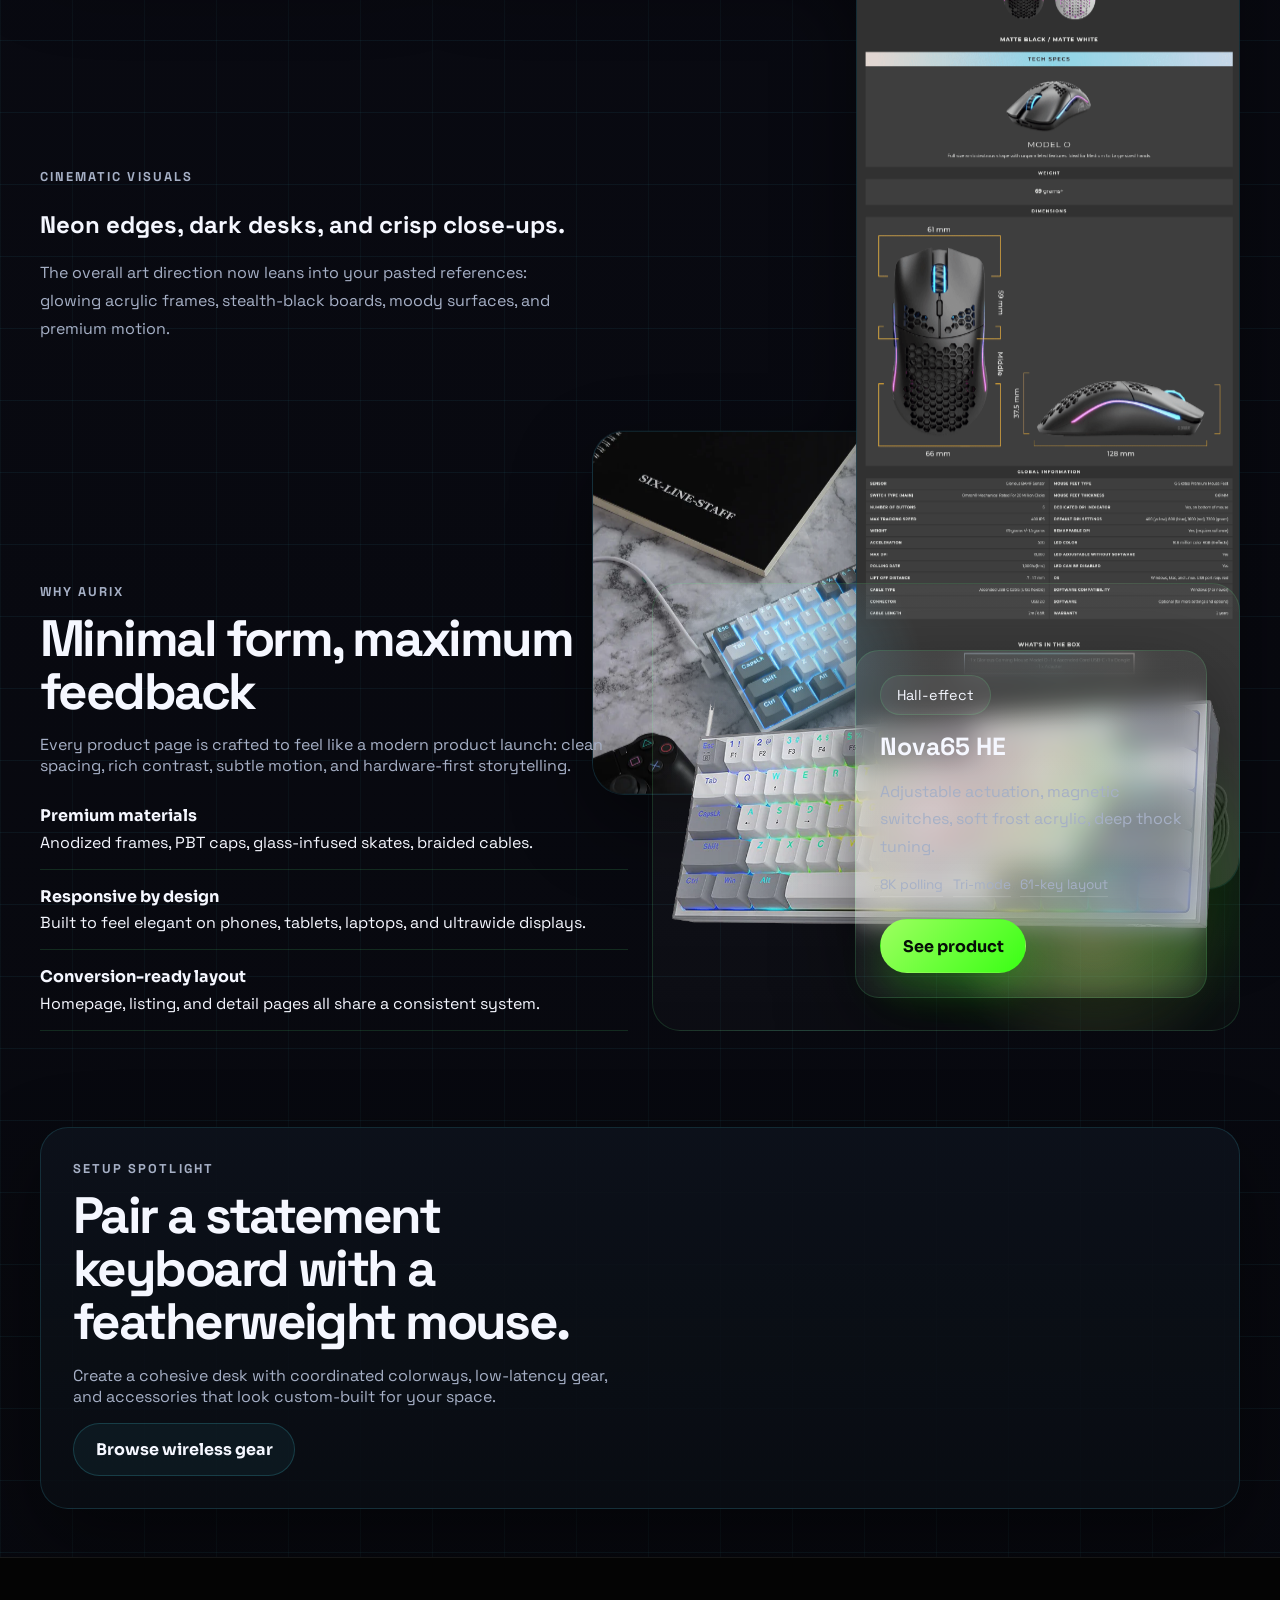
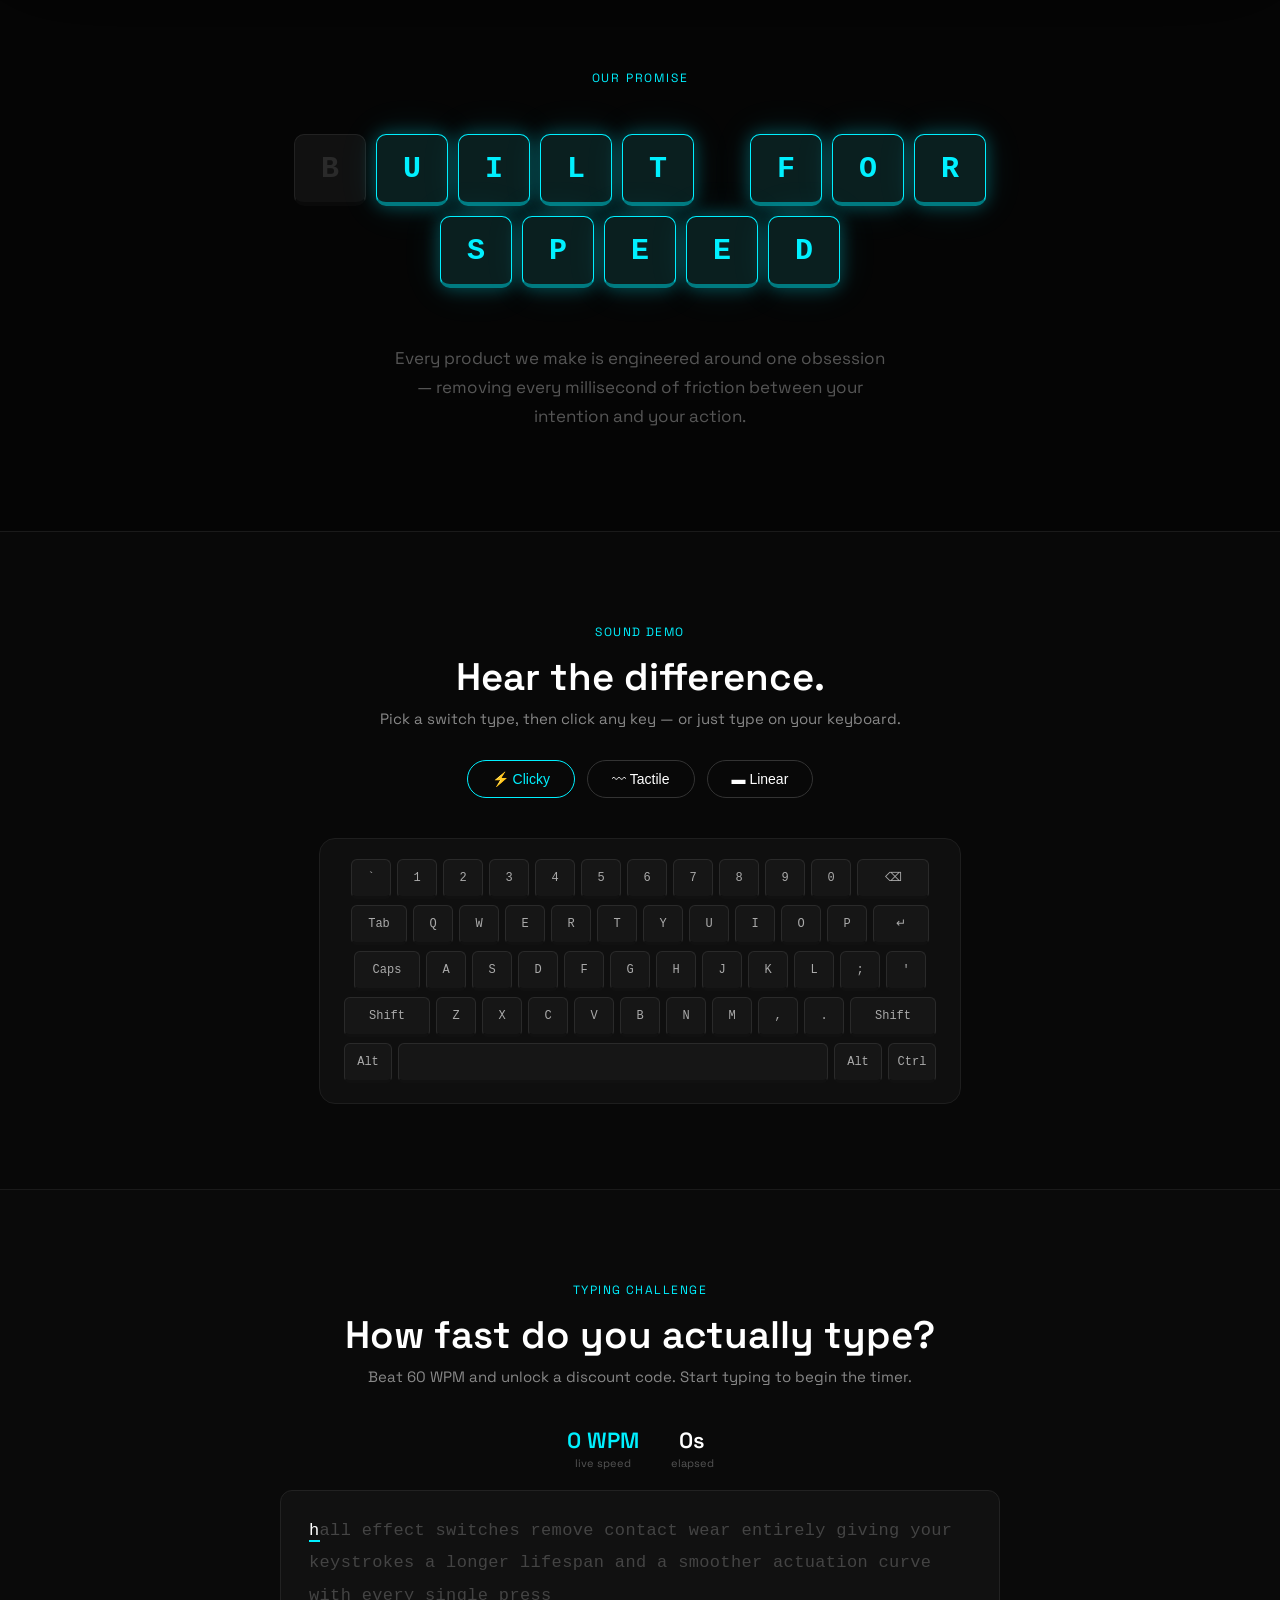
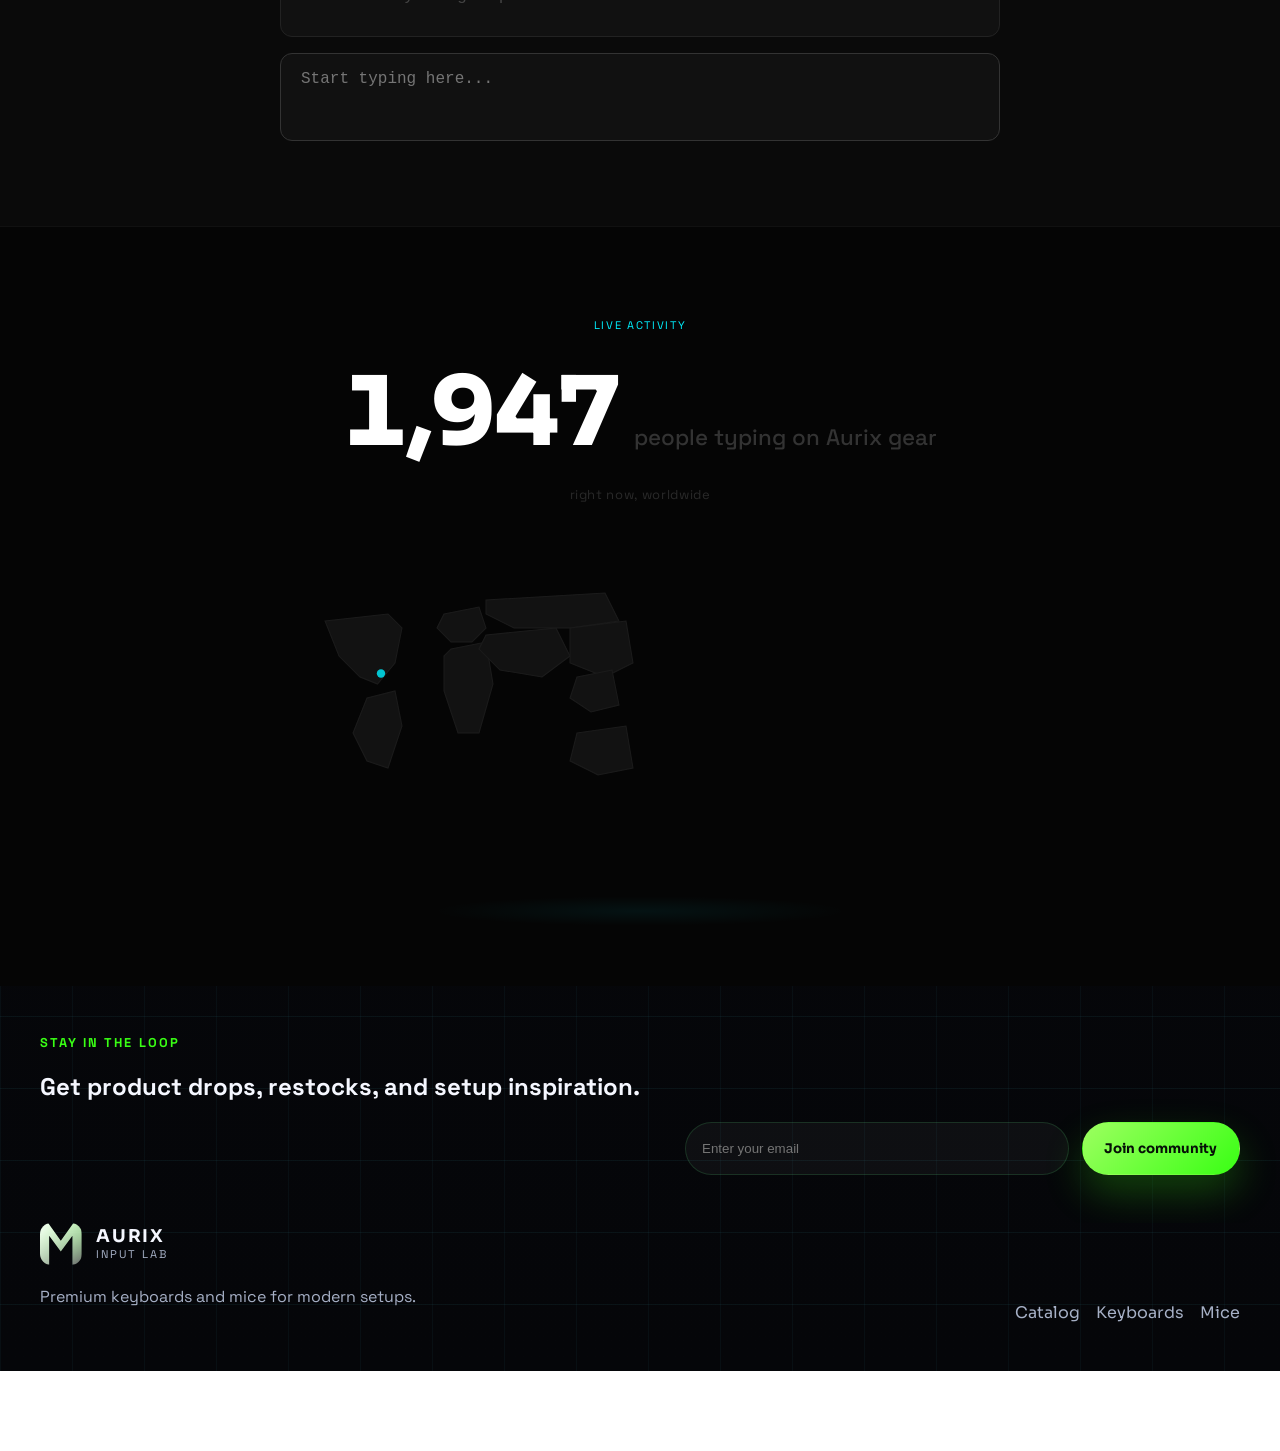
==== commit b5e54aae: "Add compare.js script to index.html" ====
--- a/index.html
+++ b/index.html
@@ -685,5 +685,6 @@
     <script src="assets/js/scroll-story.js"></script>
     <script src="assets/js/live-counter.js"></script>
     <script src="assets/js/ambient.js"></script>
+    <script src="assets/js/compare.js"></script>
   </body>
 </html>
--- a/assets/css/styles.css
+++ b/assets/css/styles.css
@@ -1515,3 +1515,18 @@
 [data-scrolly-media] {
   display: none !important;
 }
+/* Page fade in */
+body {
+  animation: page-fade-in 0.4s ease both;
+}
+
+@keyframes page-fade-in {
+  from { opacity: 0; transform: translateY(6px); }
+  to   { opacity: 1; transform: translateY(0); }
+}
+* {
+  cursor: auto;
+}
+html, body, * {
+  cursor: auto !important;
+}
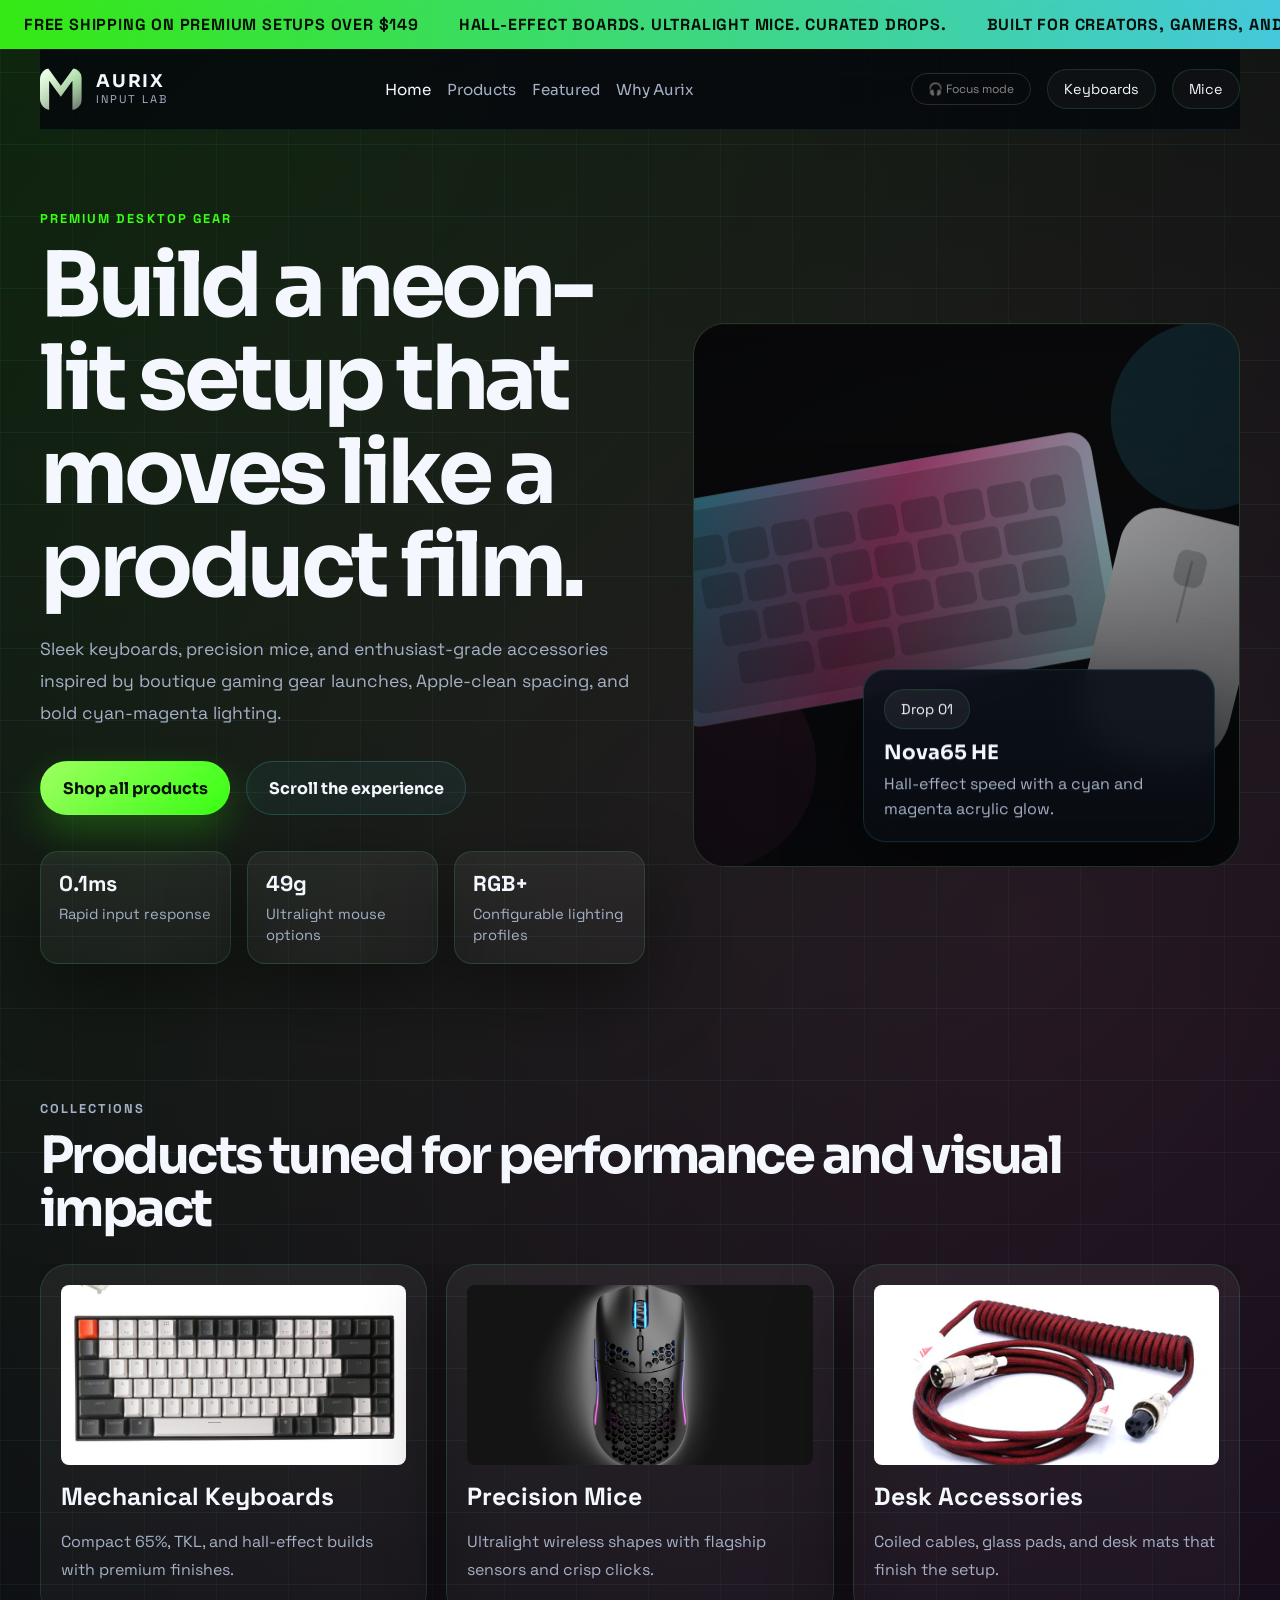
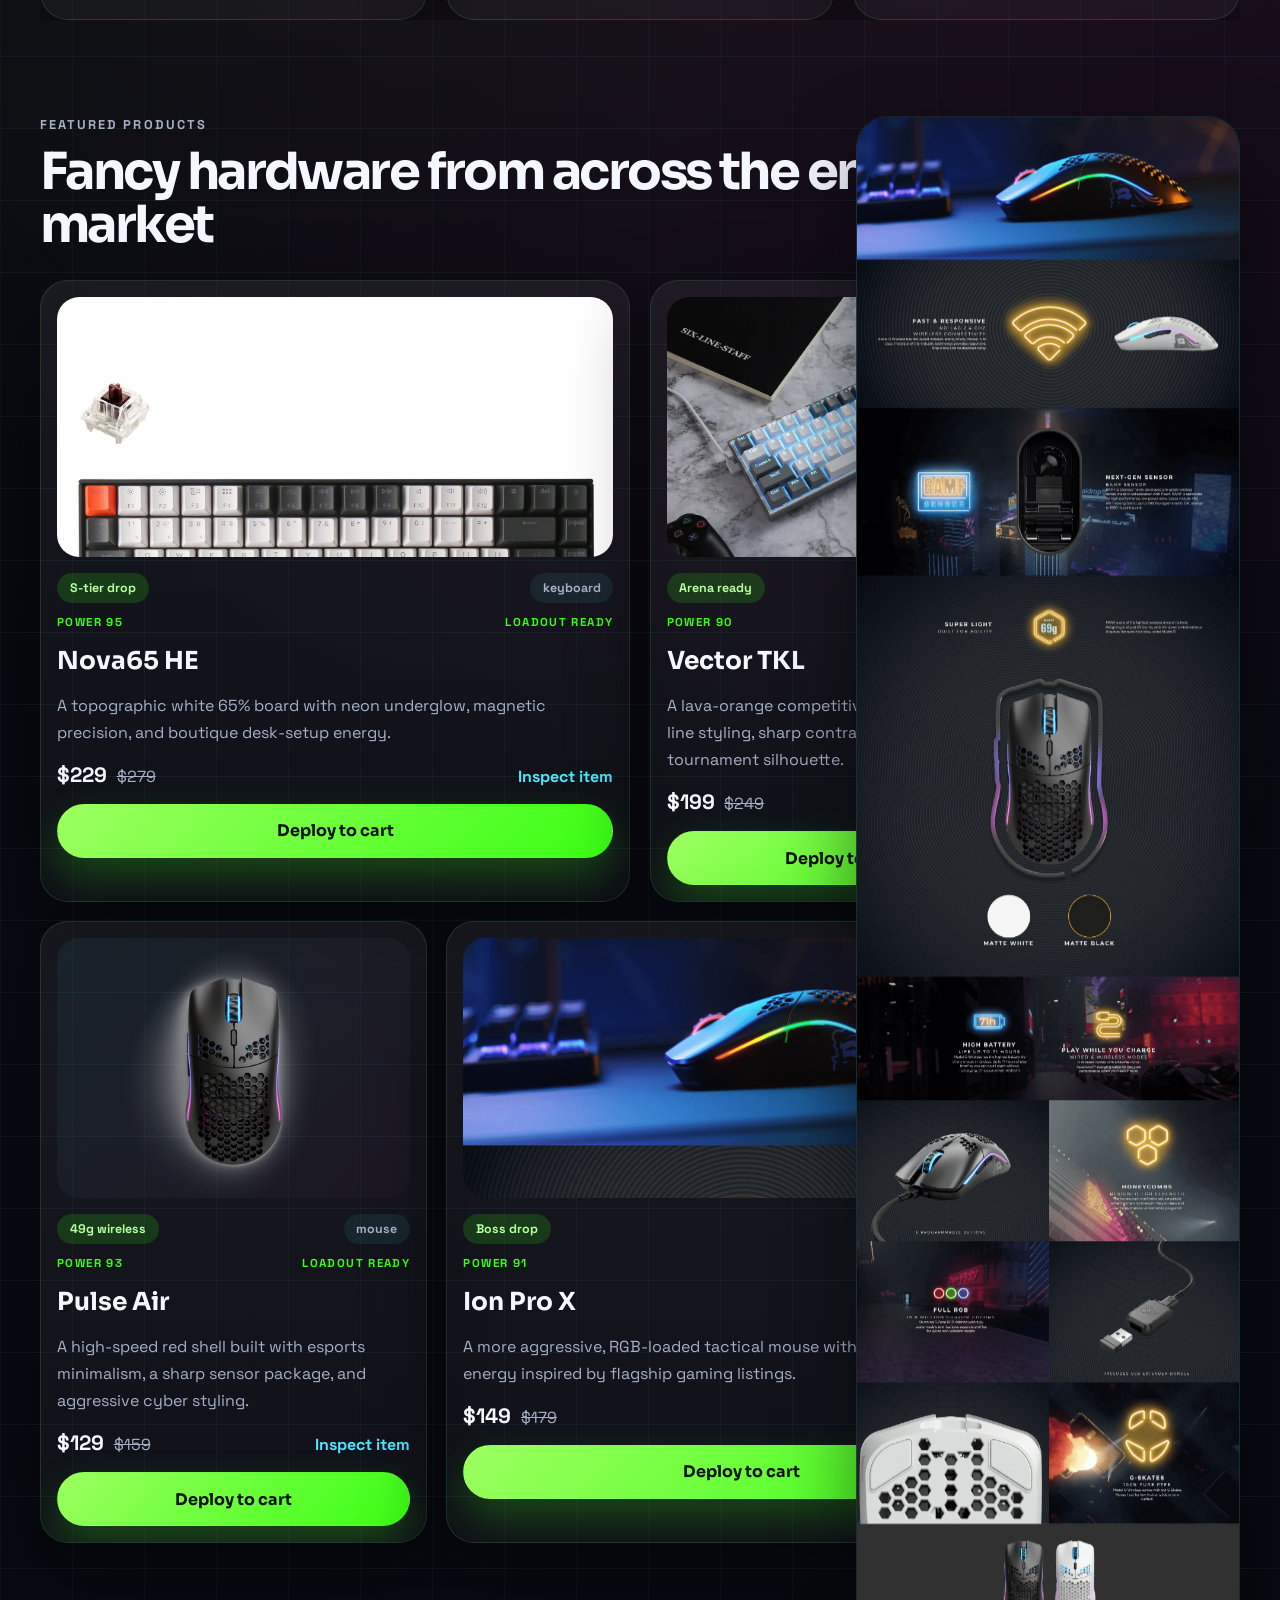
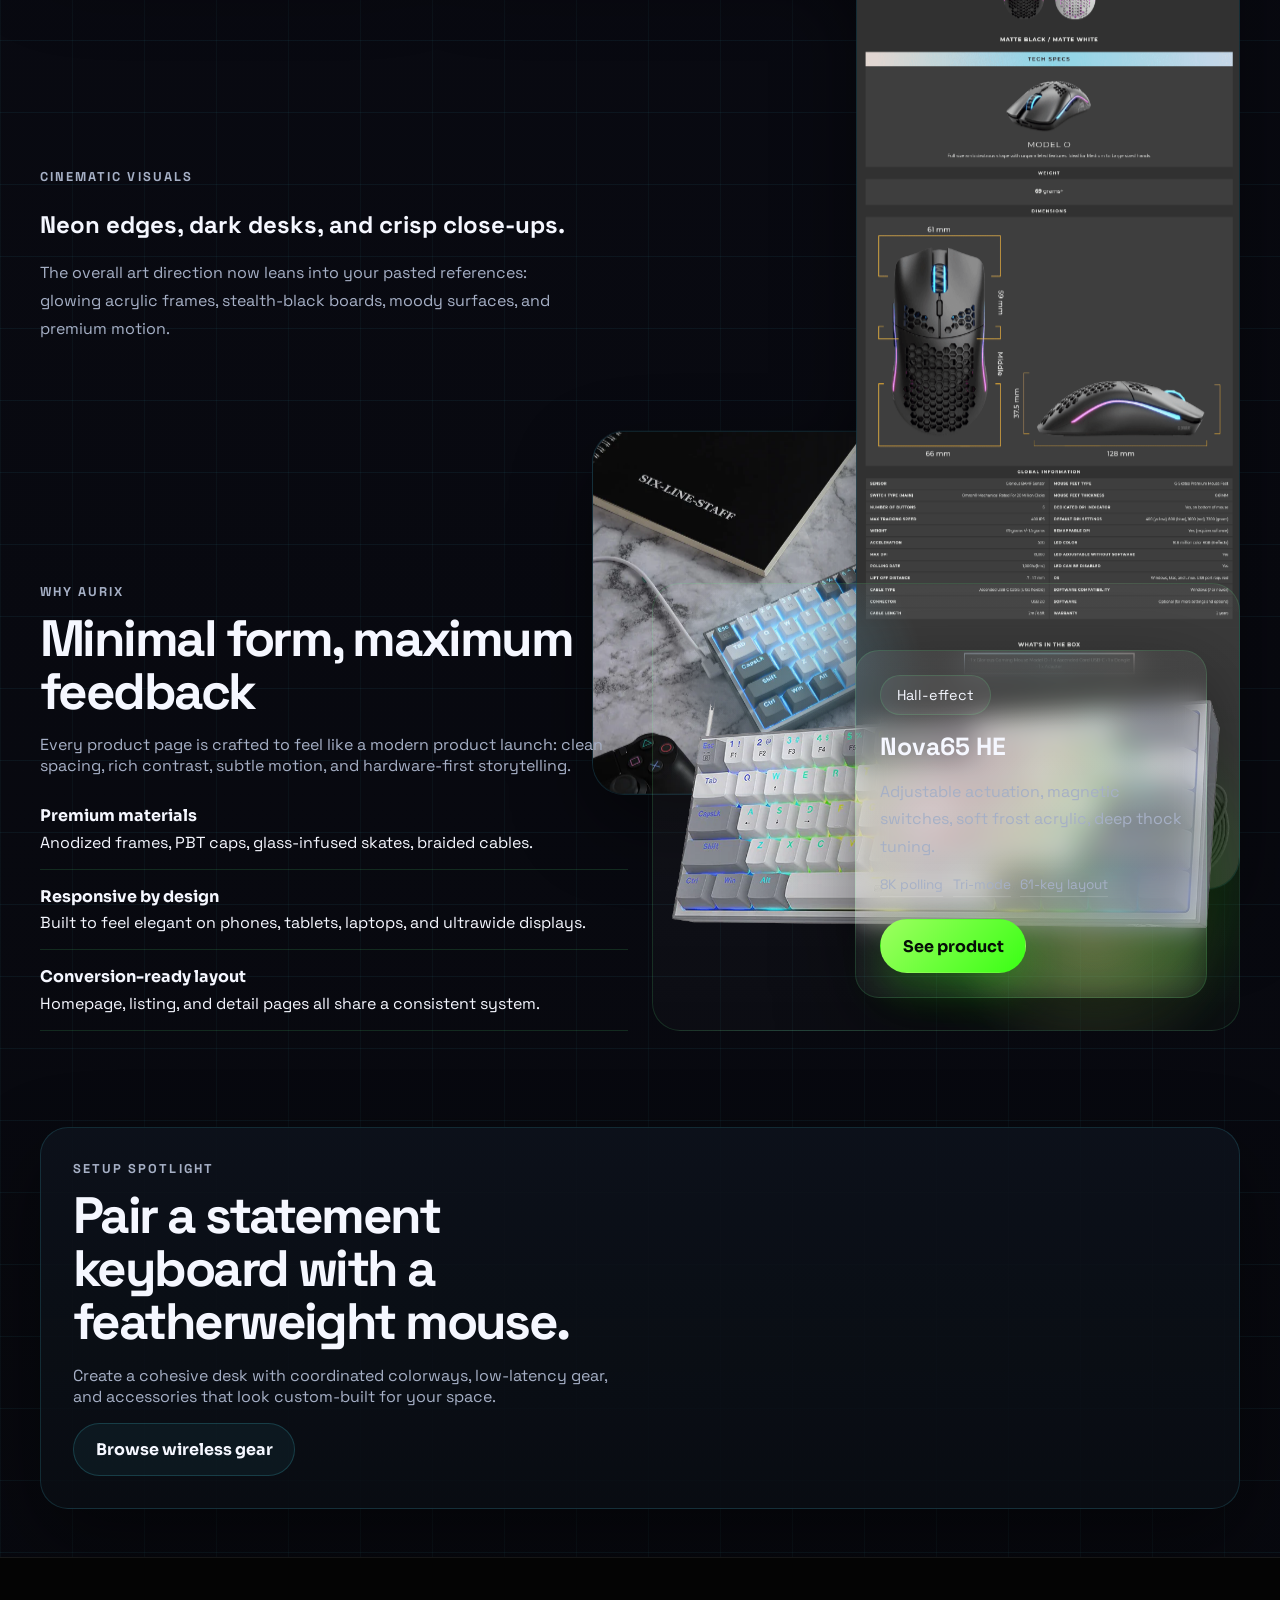
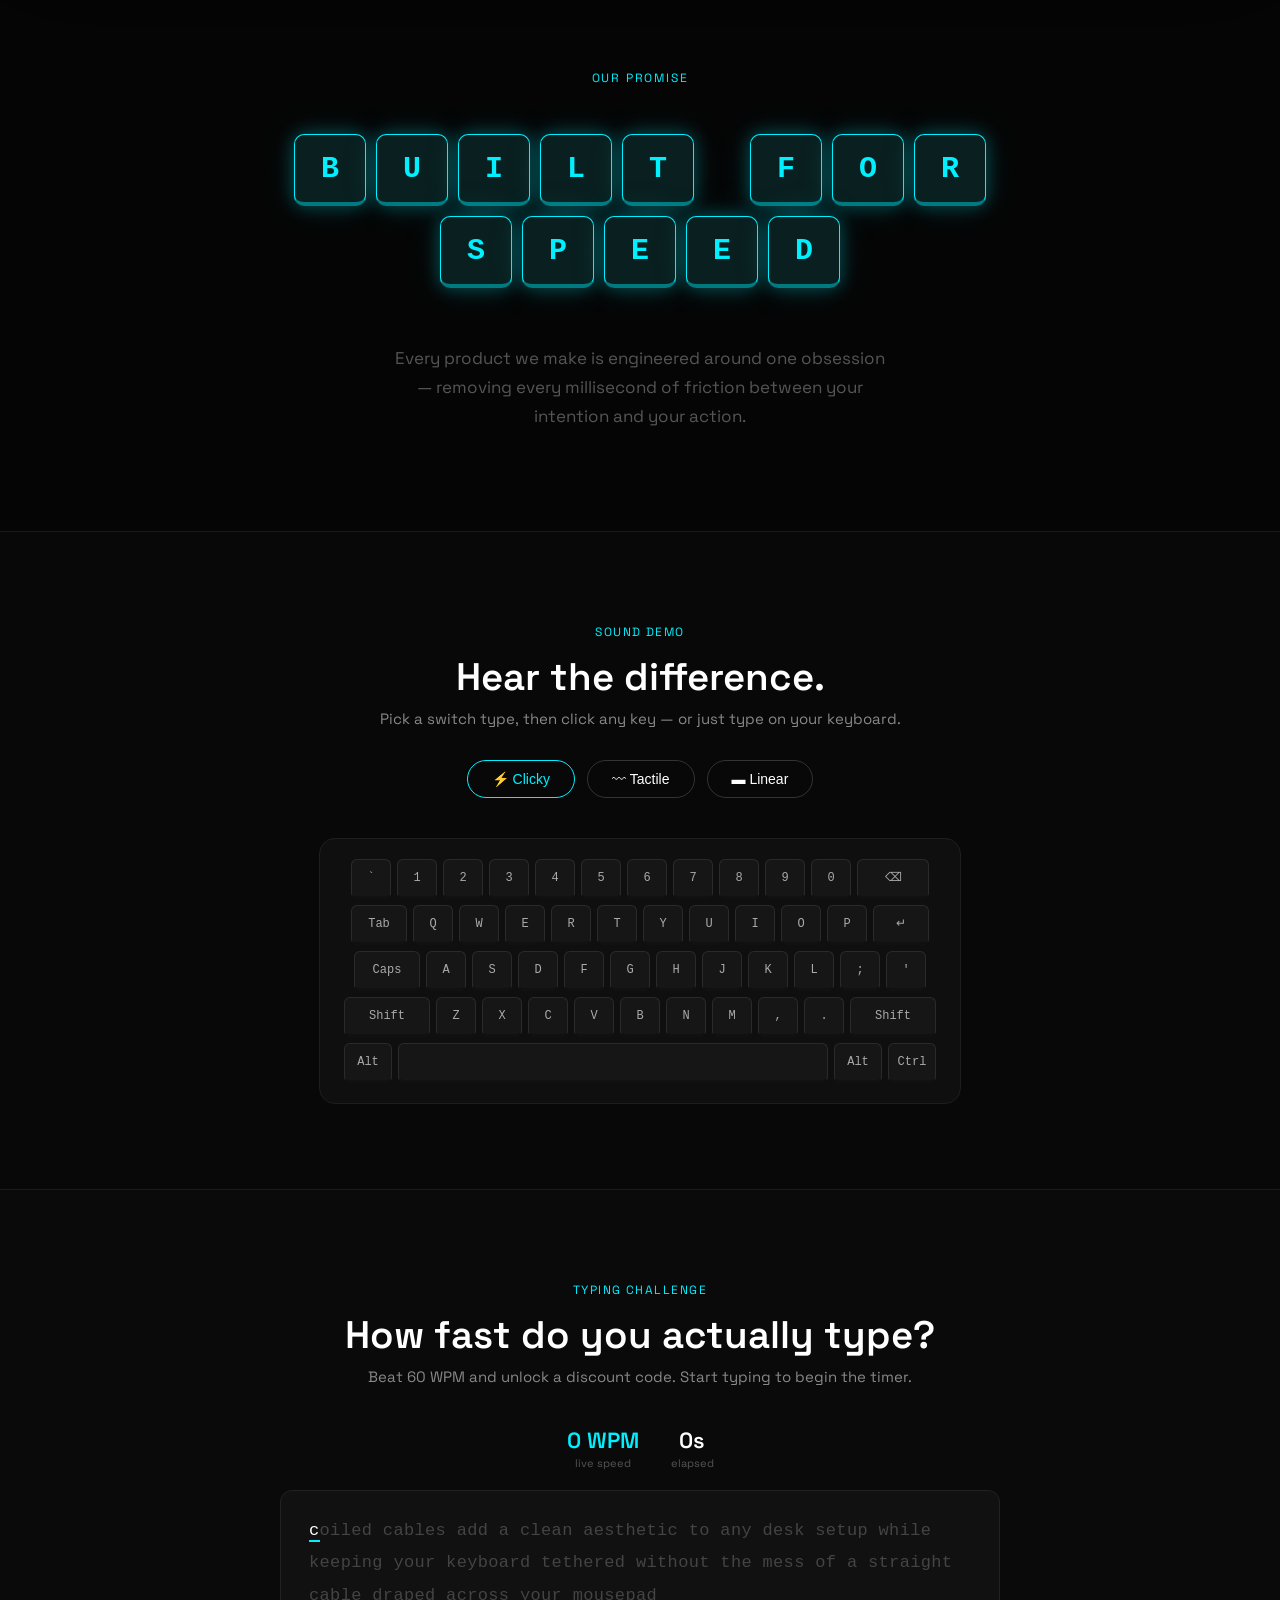
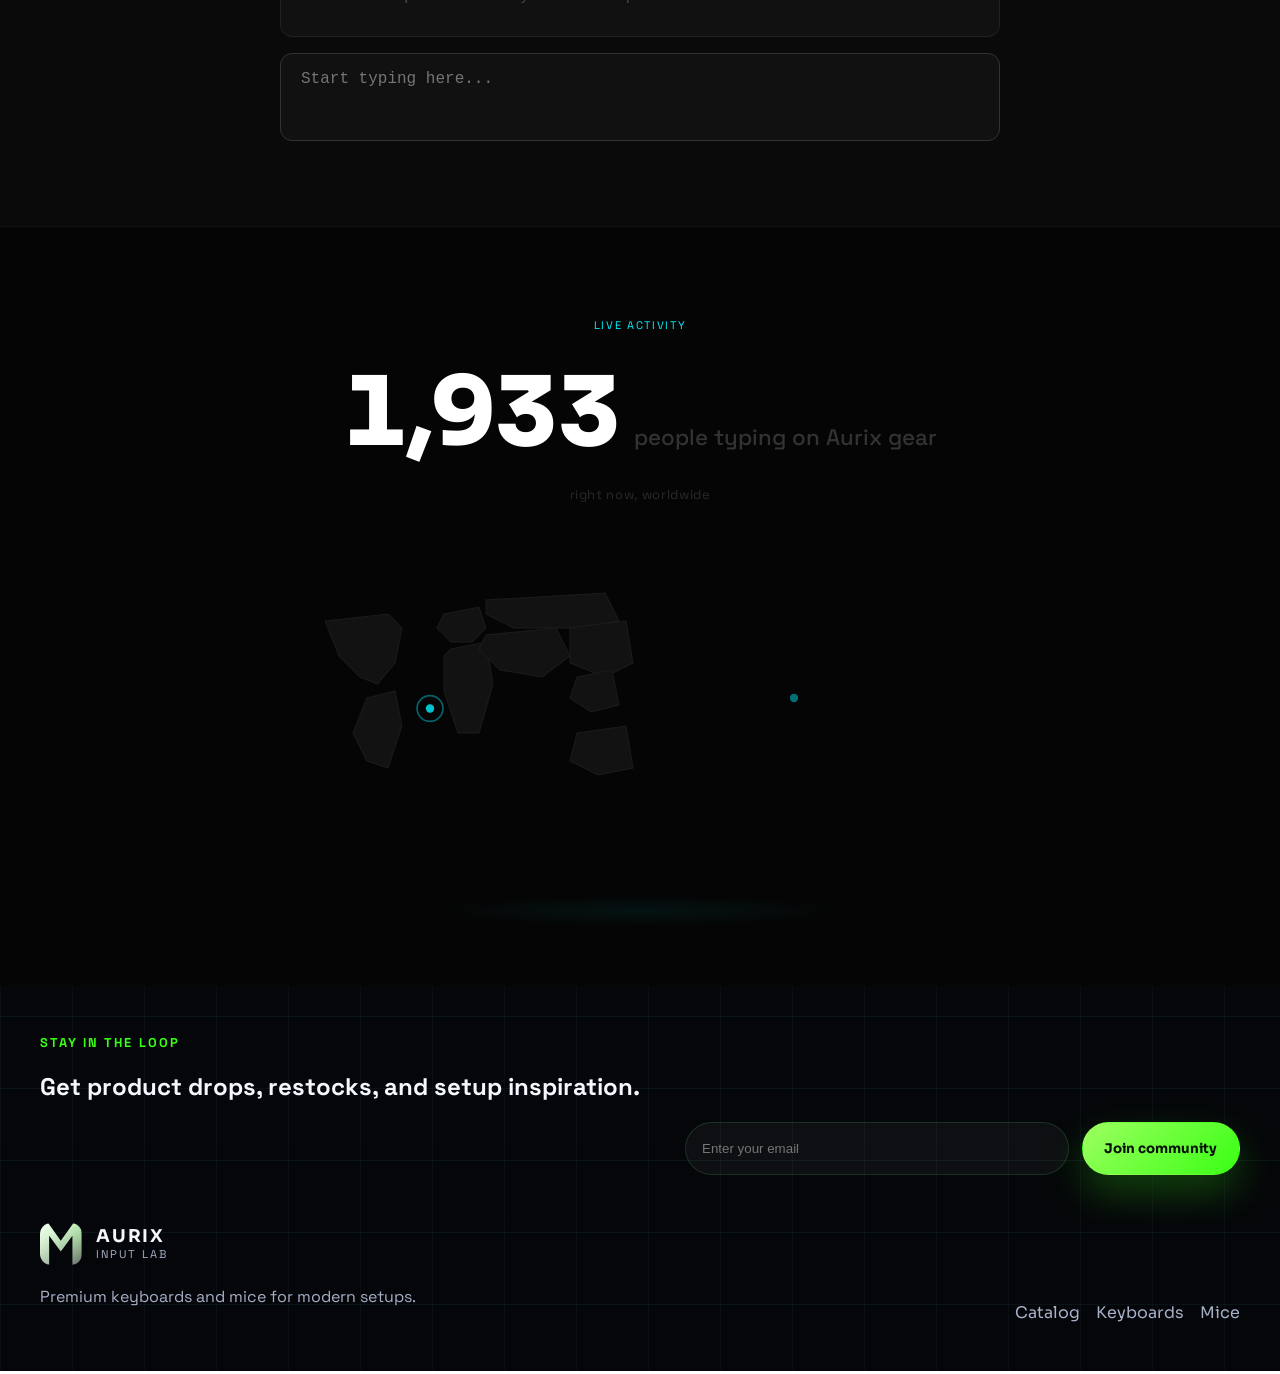
==== commit a4d62f4f: "Remove compare.js script from index.html" ====
--- a/index.html
+++ b/index.html
@@ -685,6 +685,6 @@
     <script src="assets/js/scroll-story.js"></script>
     <script src="assets/js/live-counter.js"></script>
     <script src="assets/js/ambient.js"></script>
-    <script src="assets/js/compare.js"></script>
+
   </body>
 </html>
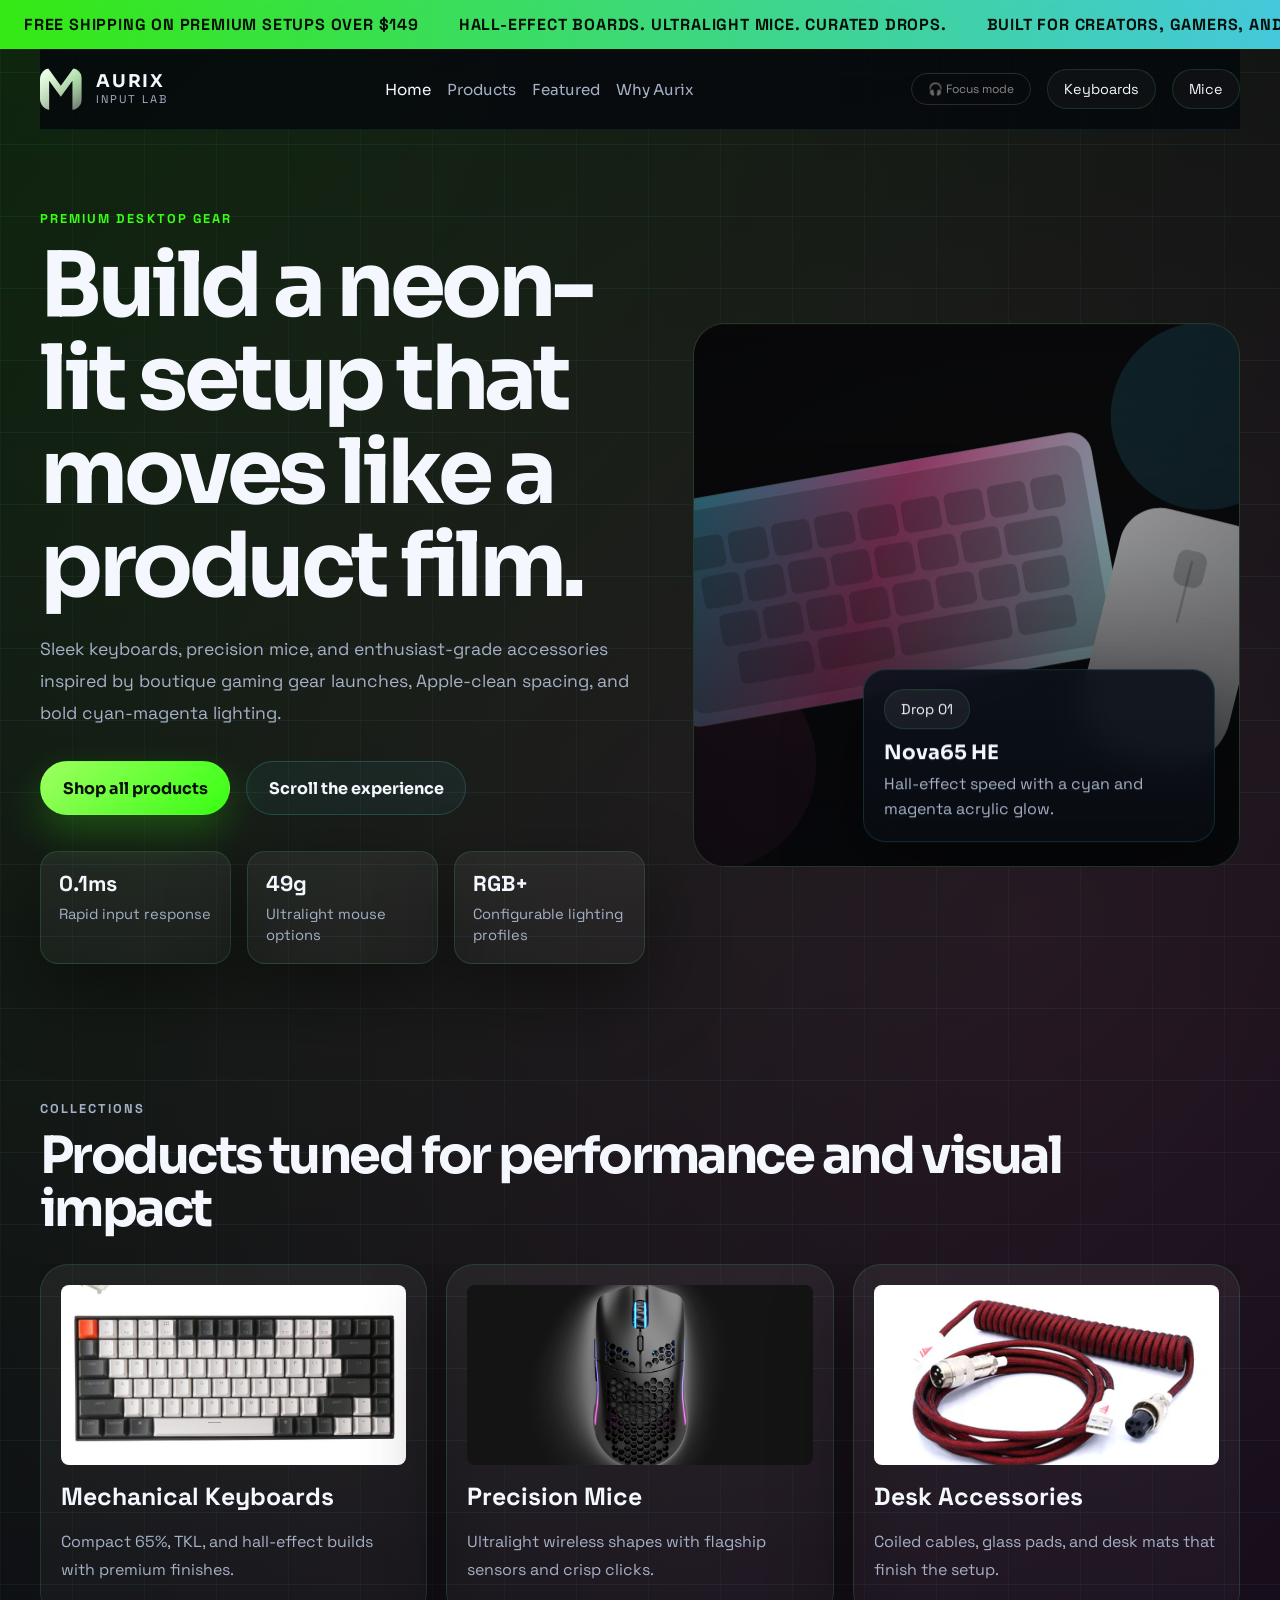
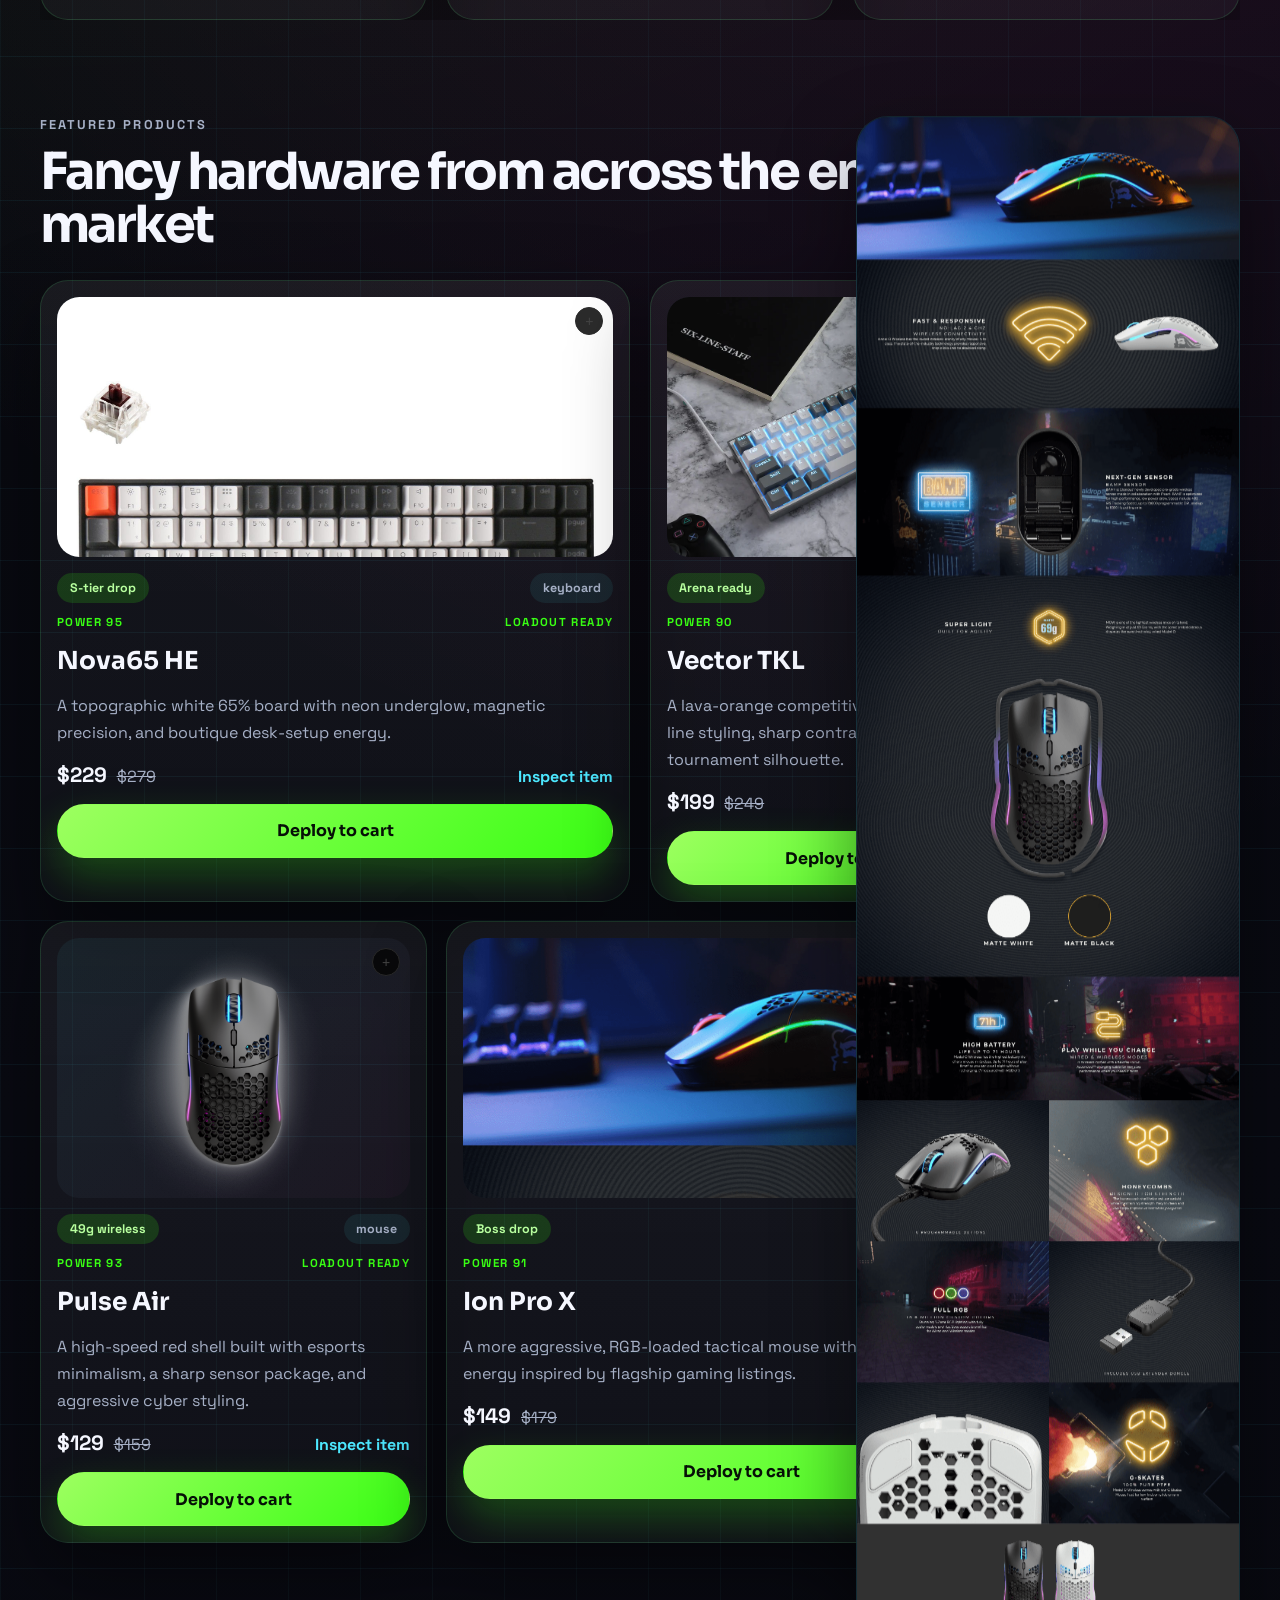
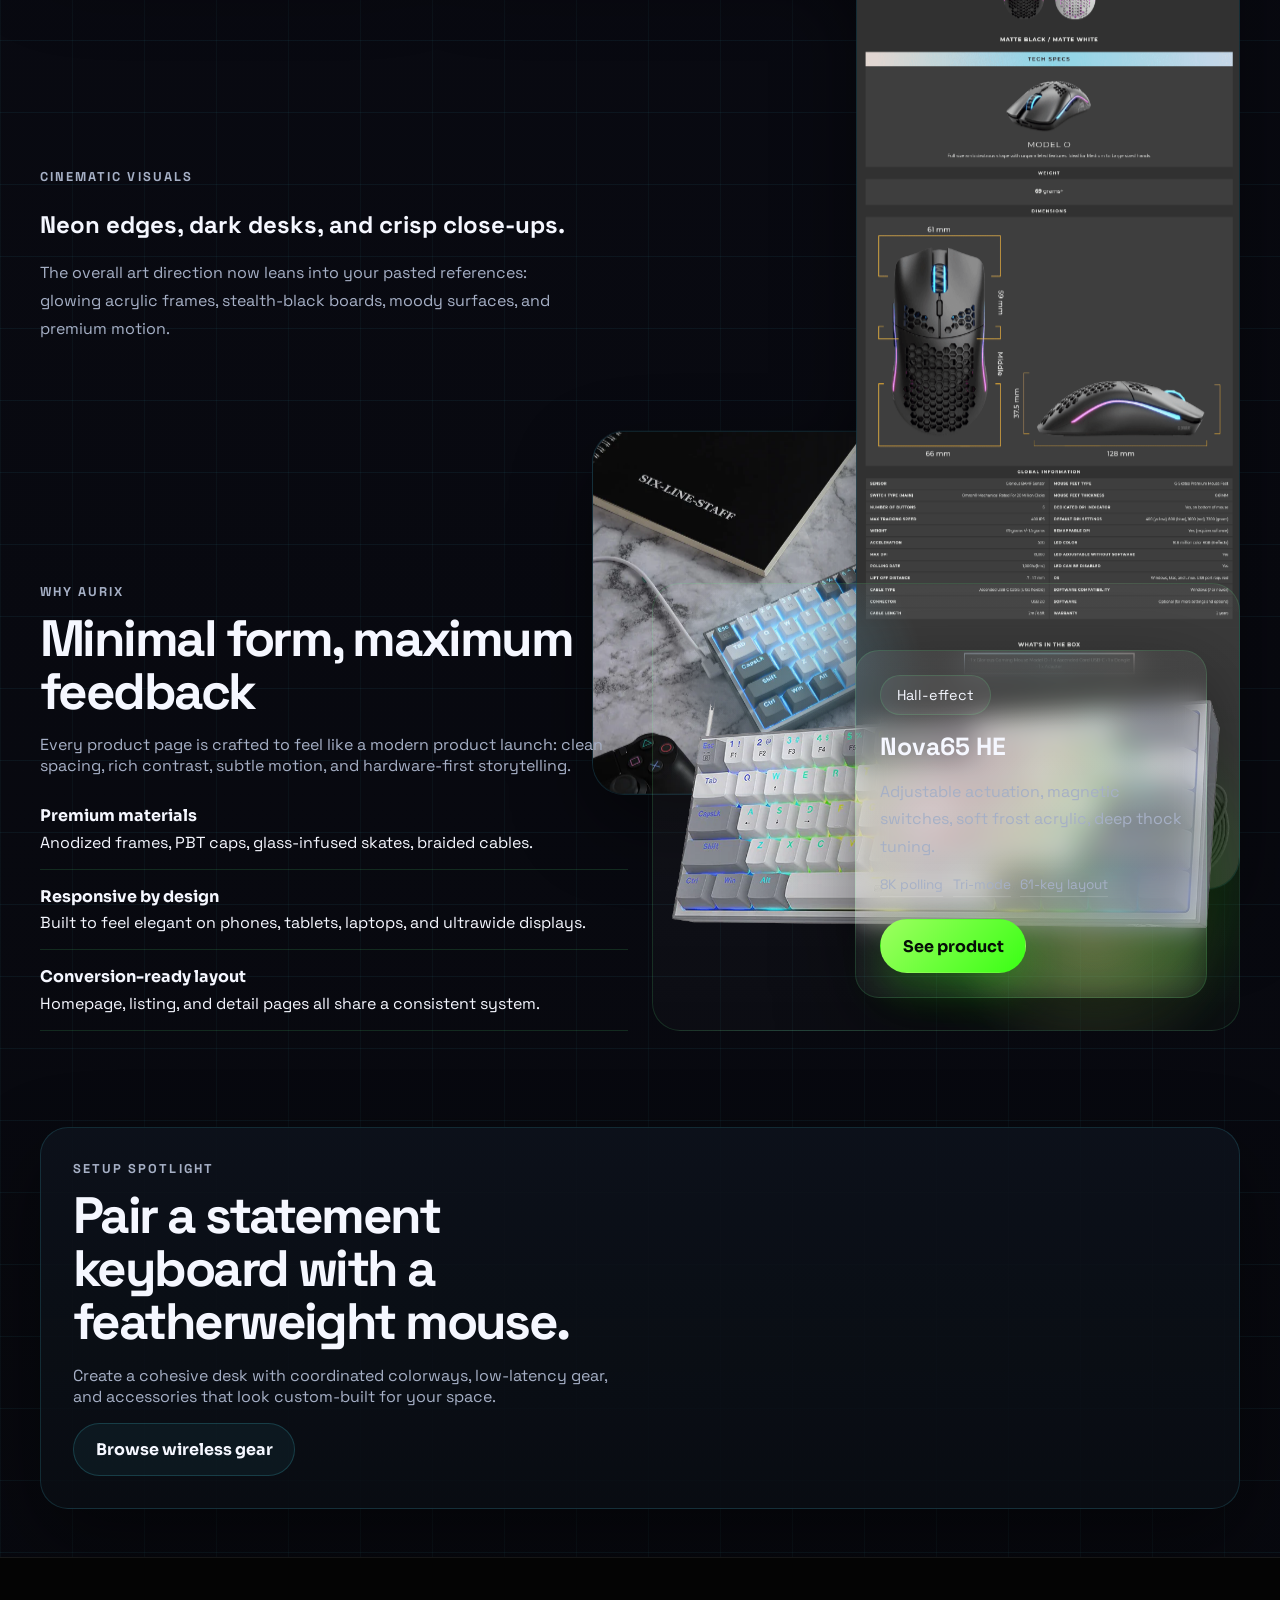
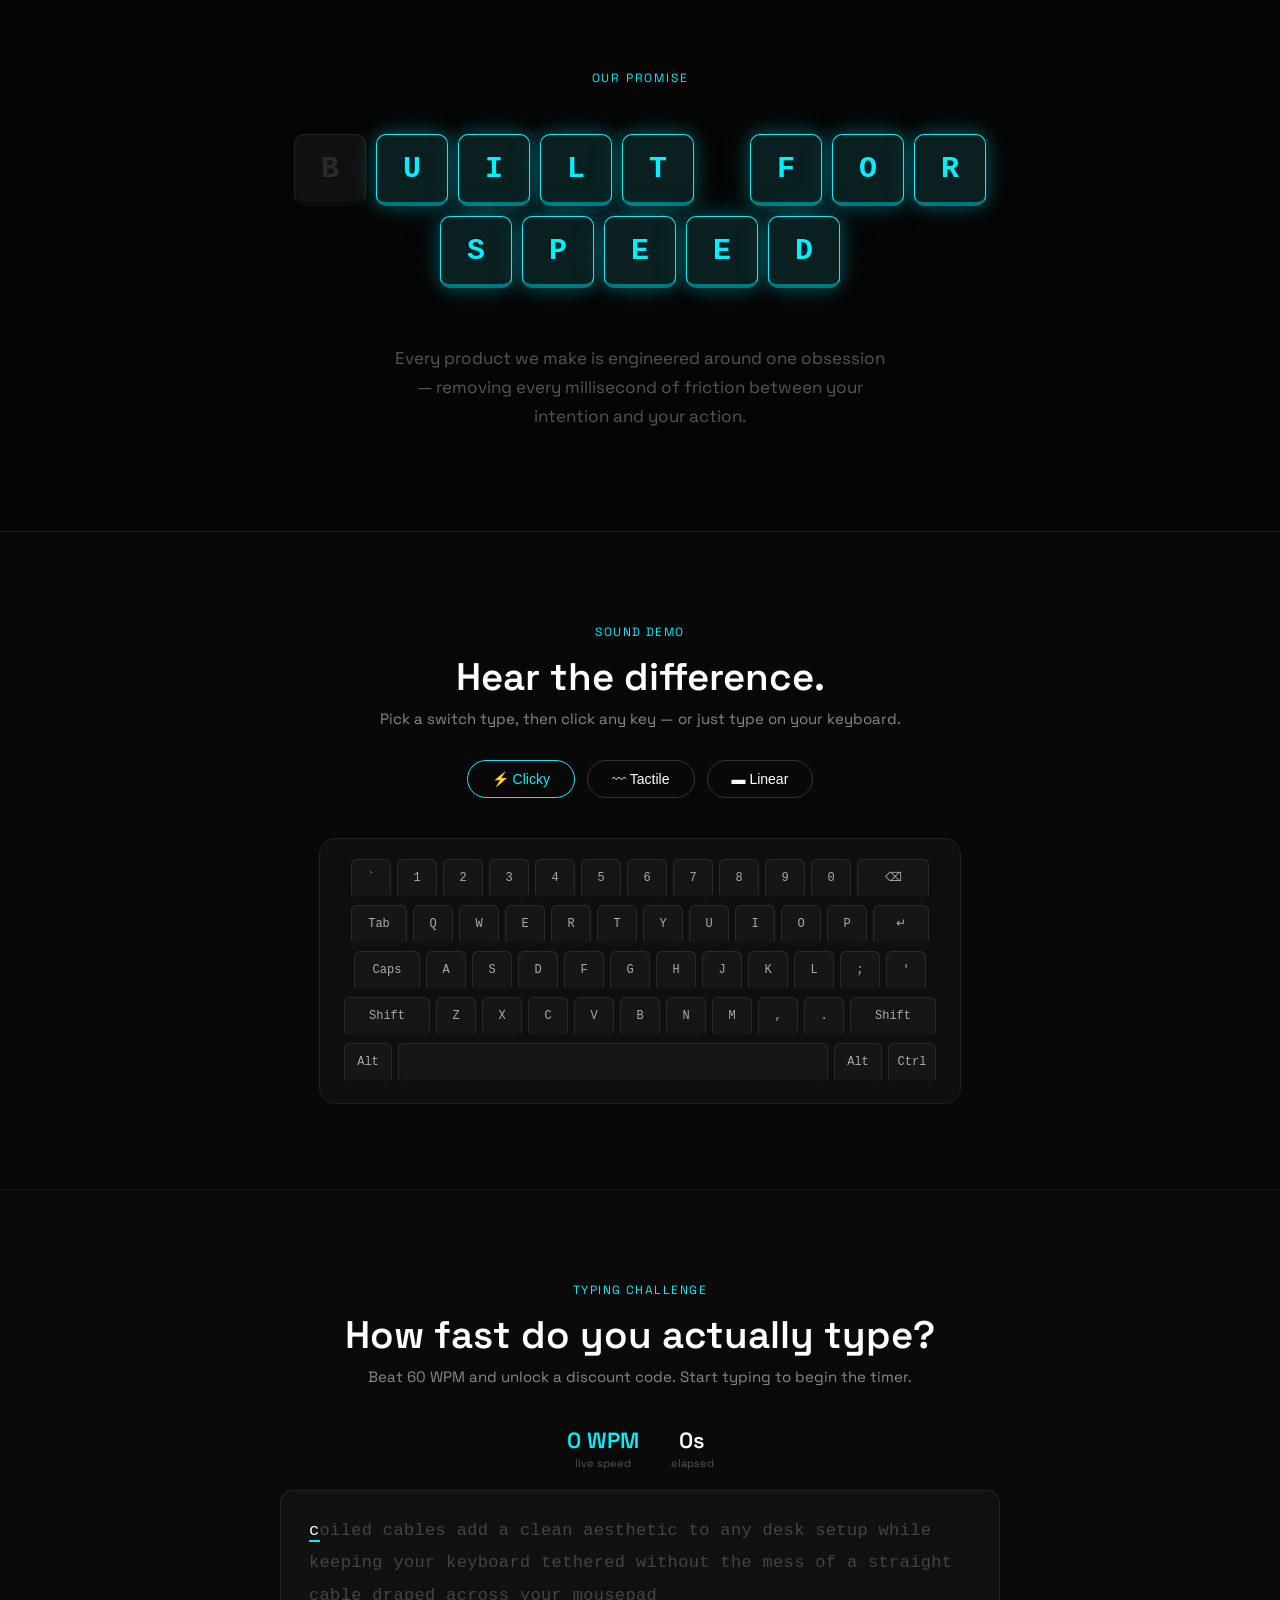
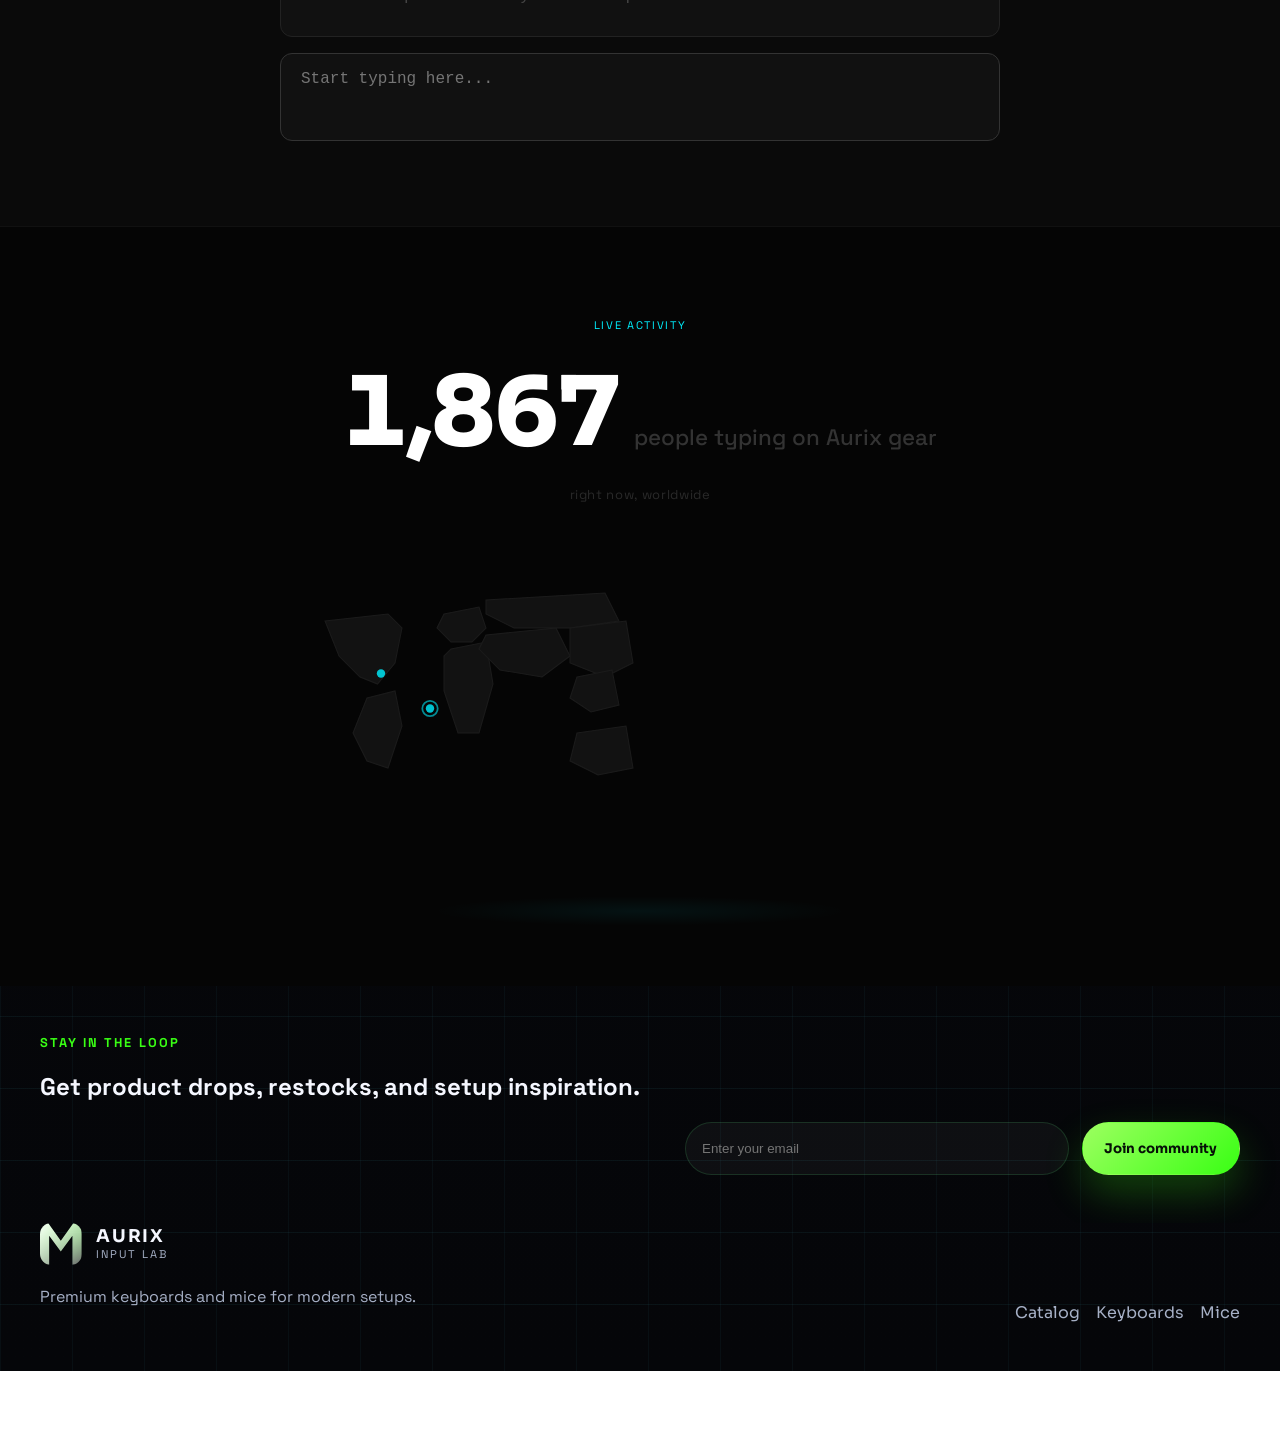
==== commit cdd3af08: "Add compare.js script to index.html" ====
--- a/index.html
+++ b/index.html
@@ -685,6 +685,7 @@
     <script src="assets/js/scroll-story.js"></script>
     <script src="assets/js/live-counter.js"></script>
     <script src="assets/js/ambient.js"></script>
+    <script src="assets/js/compare.js"></script>
 
   </body>
 </html>
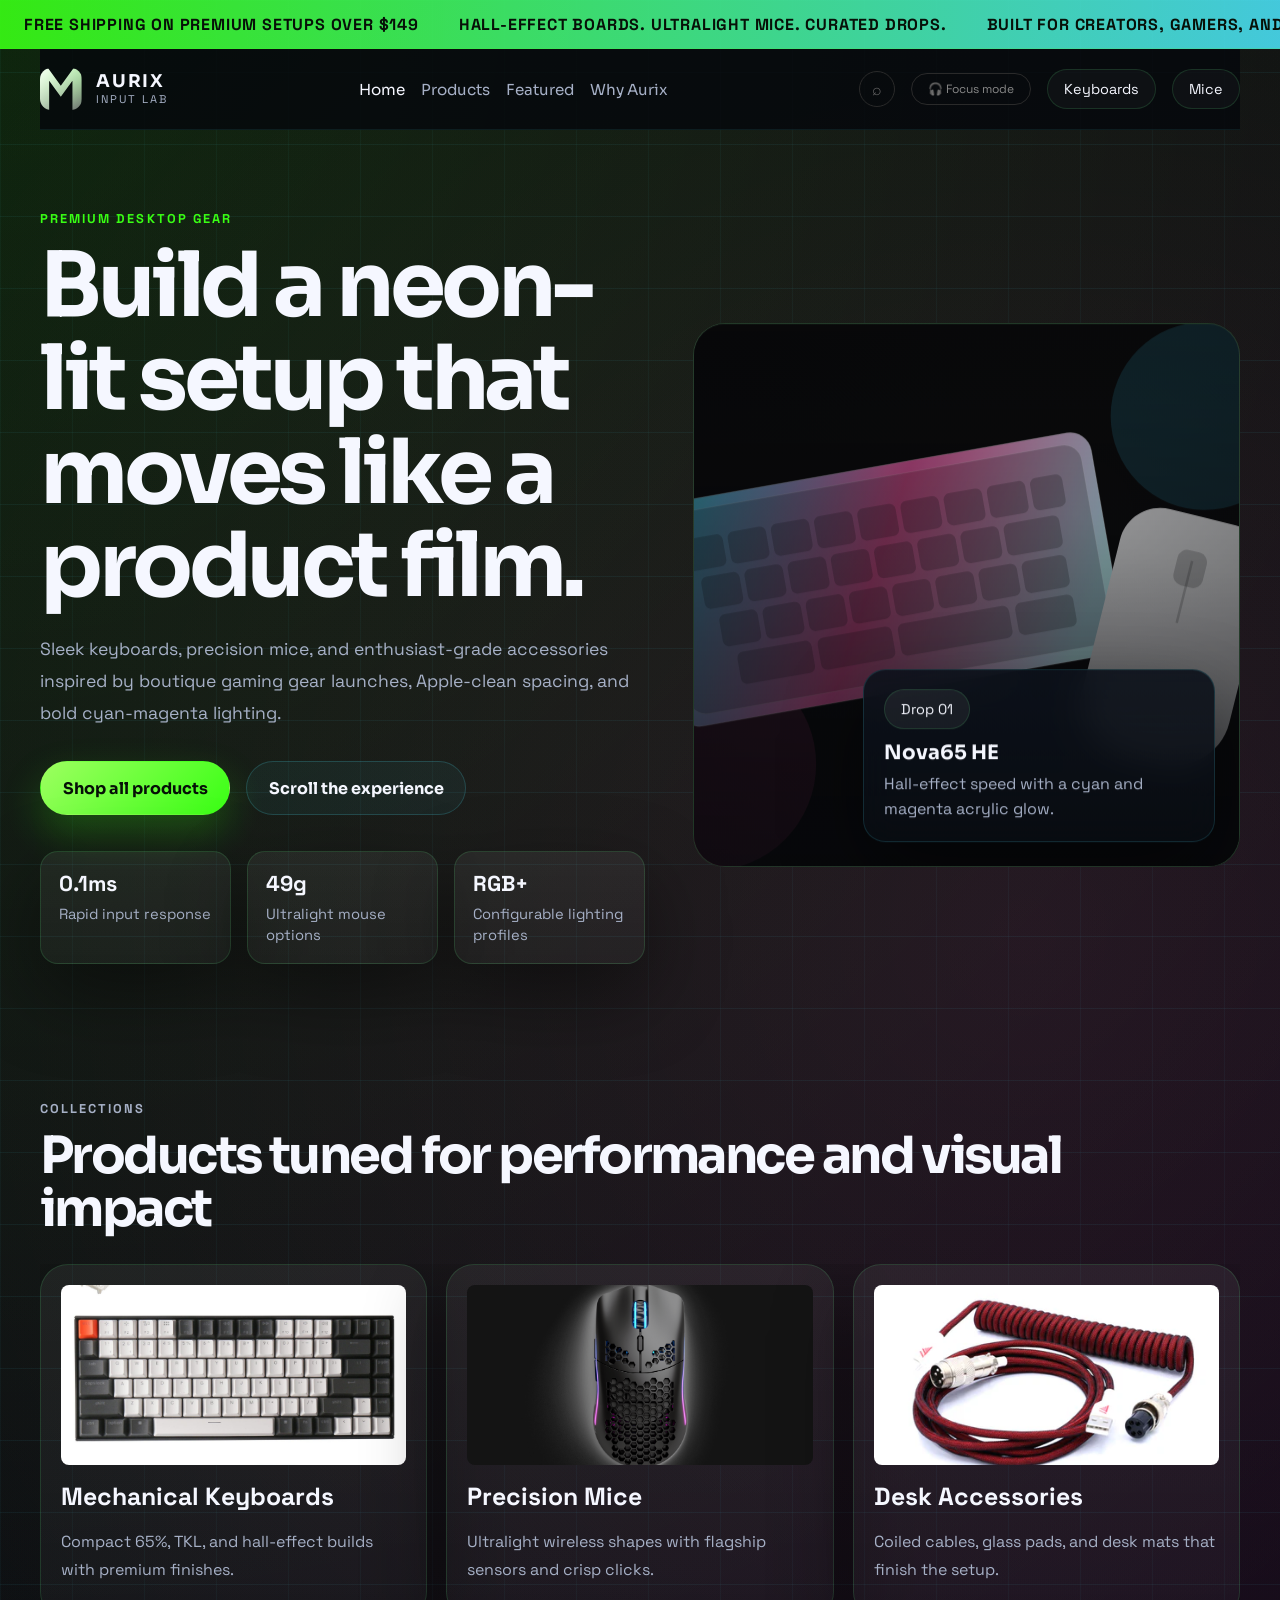
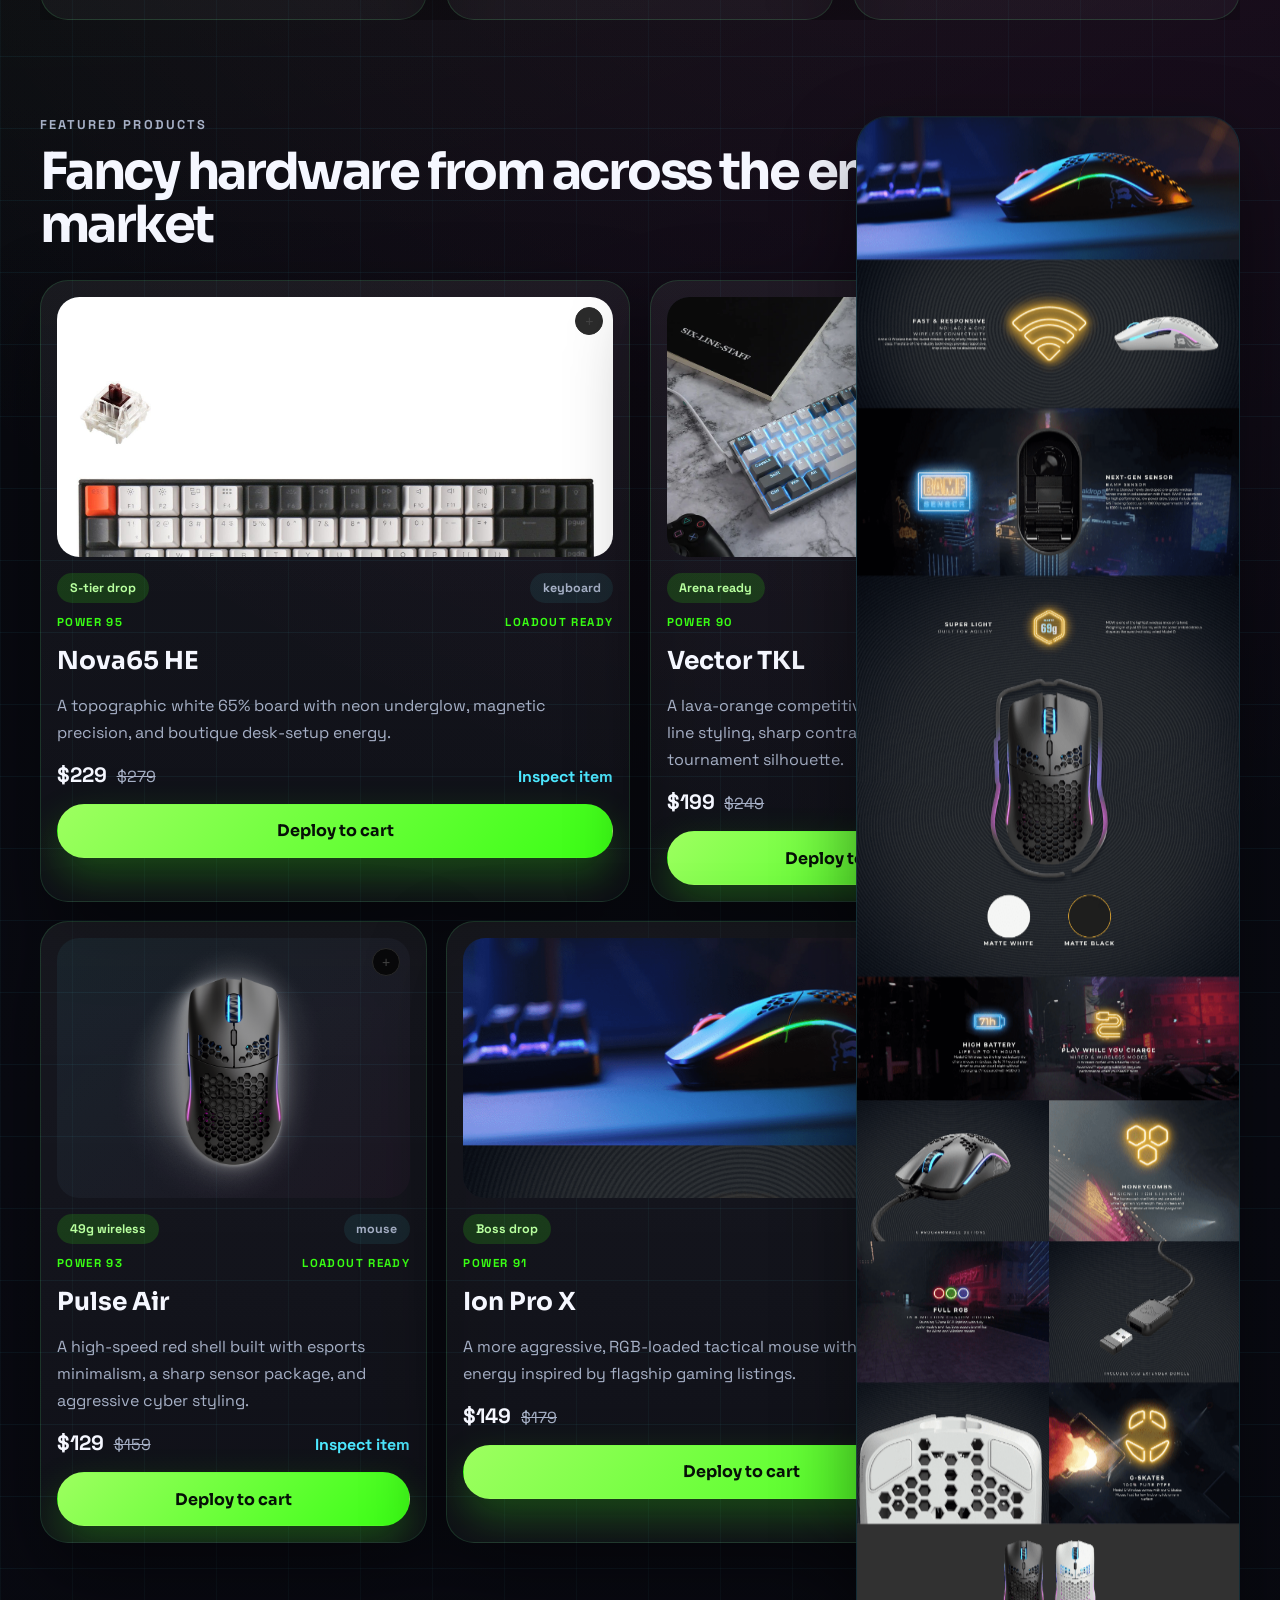
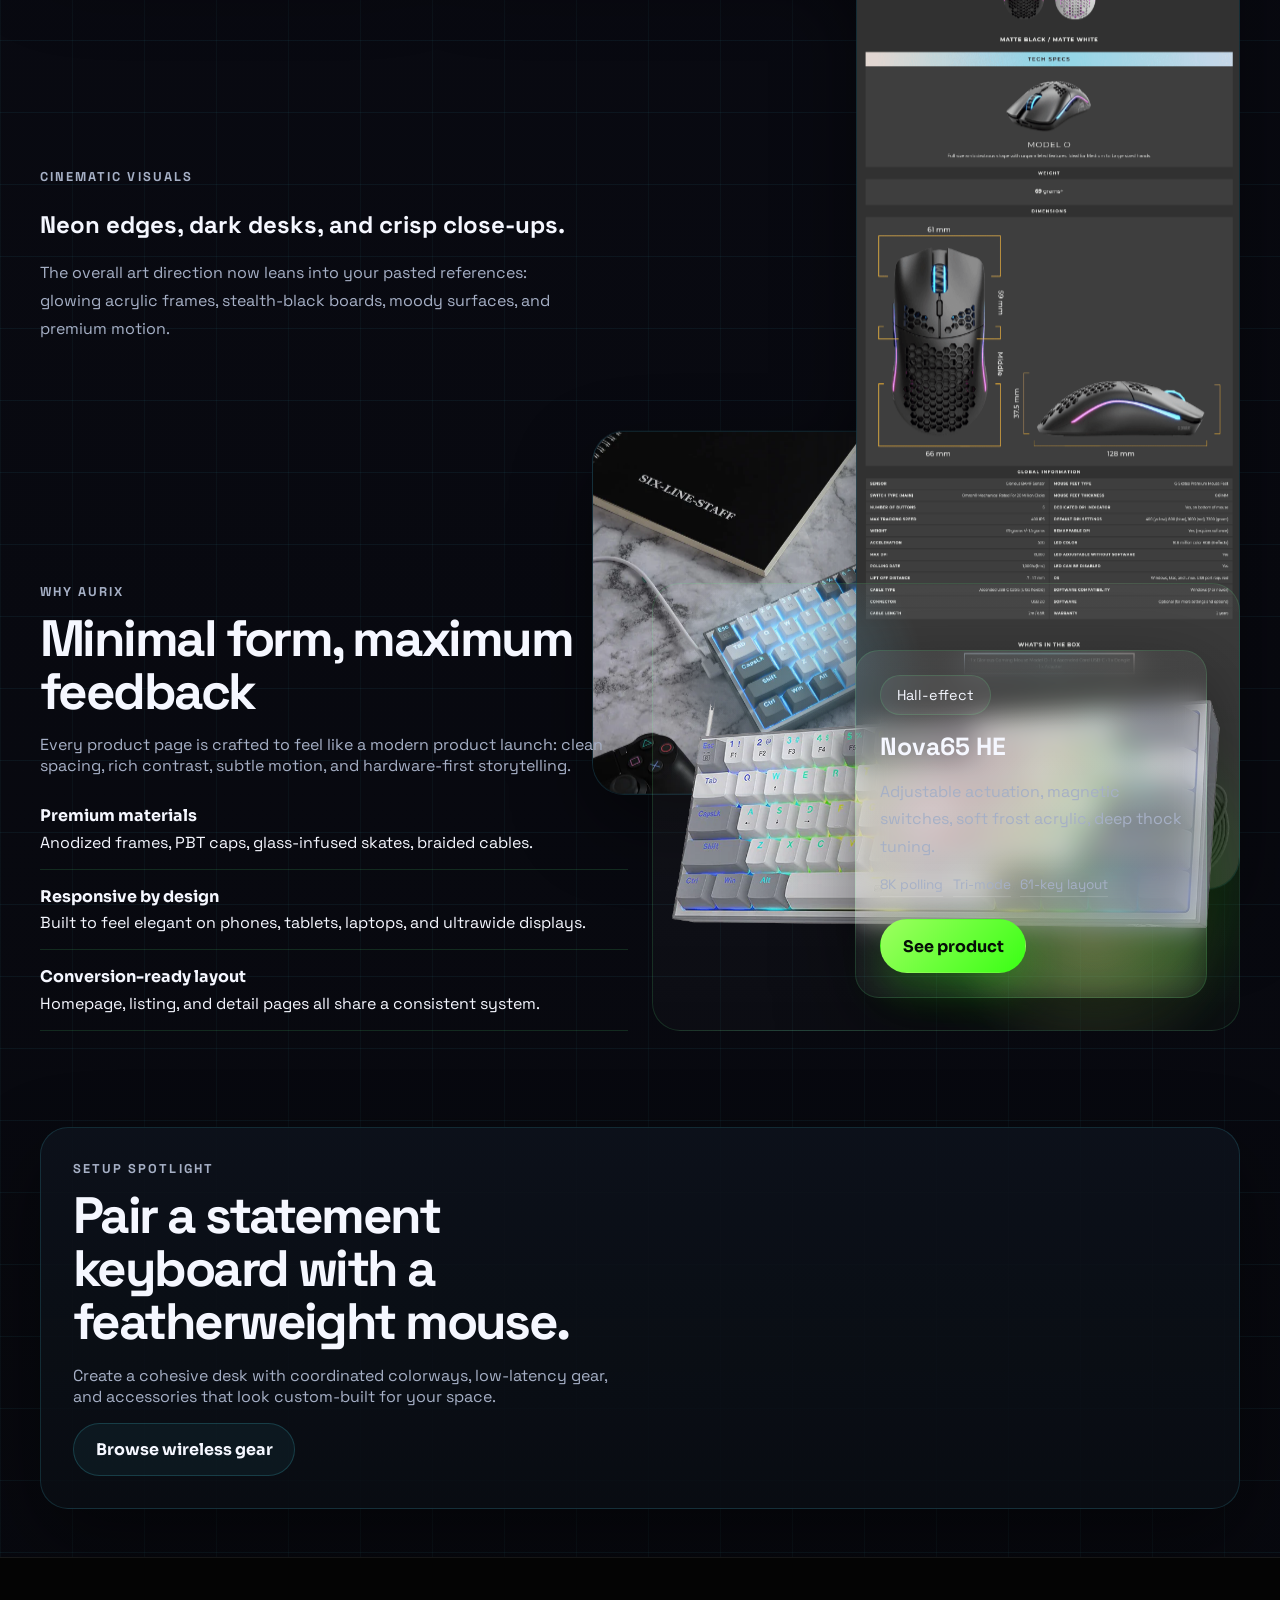
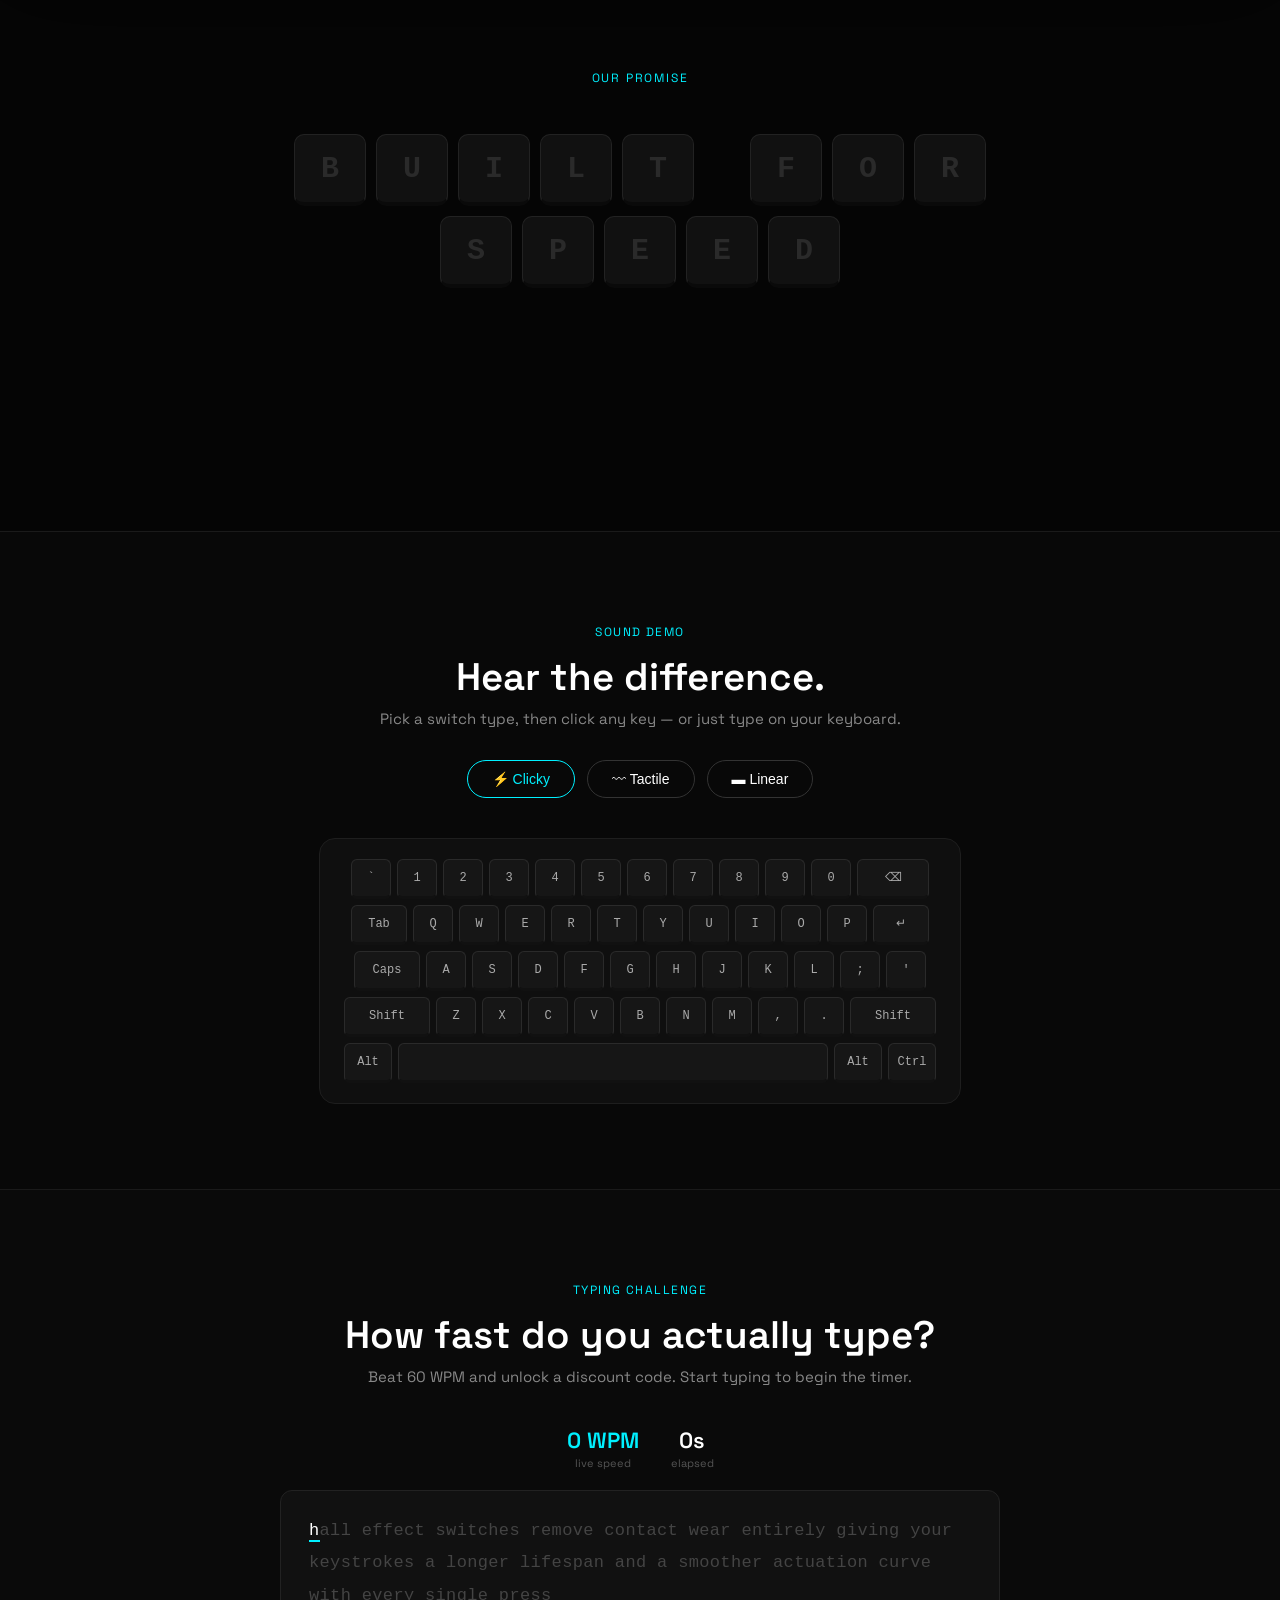
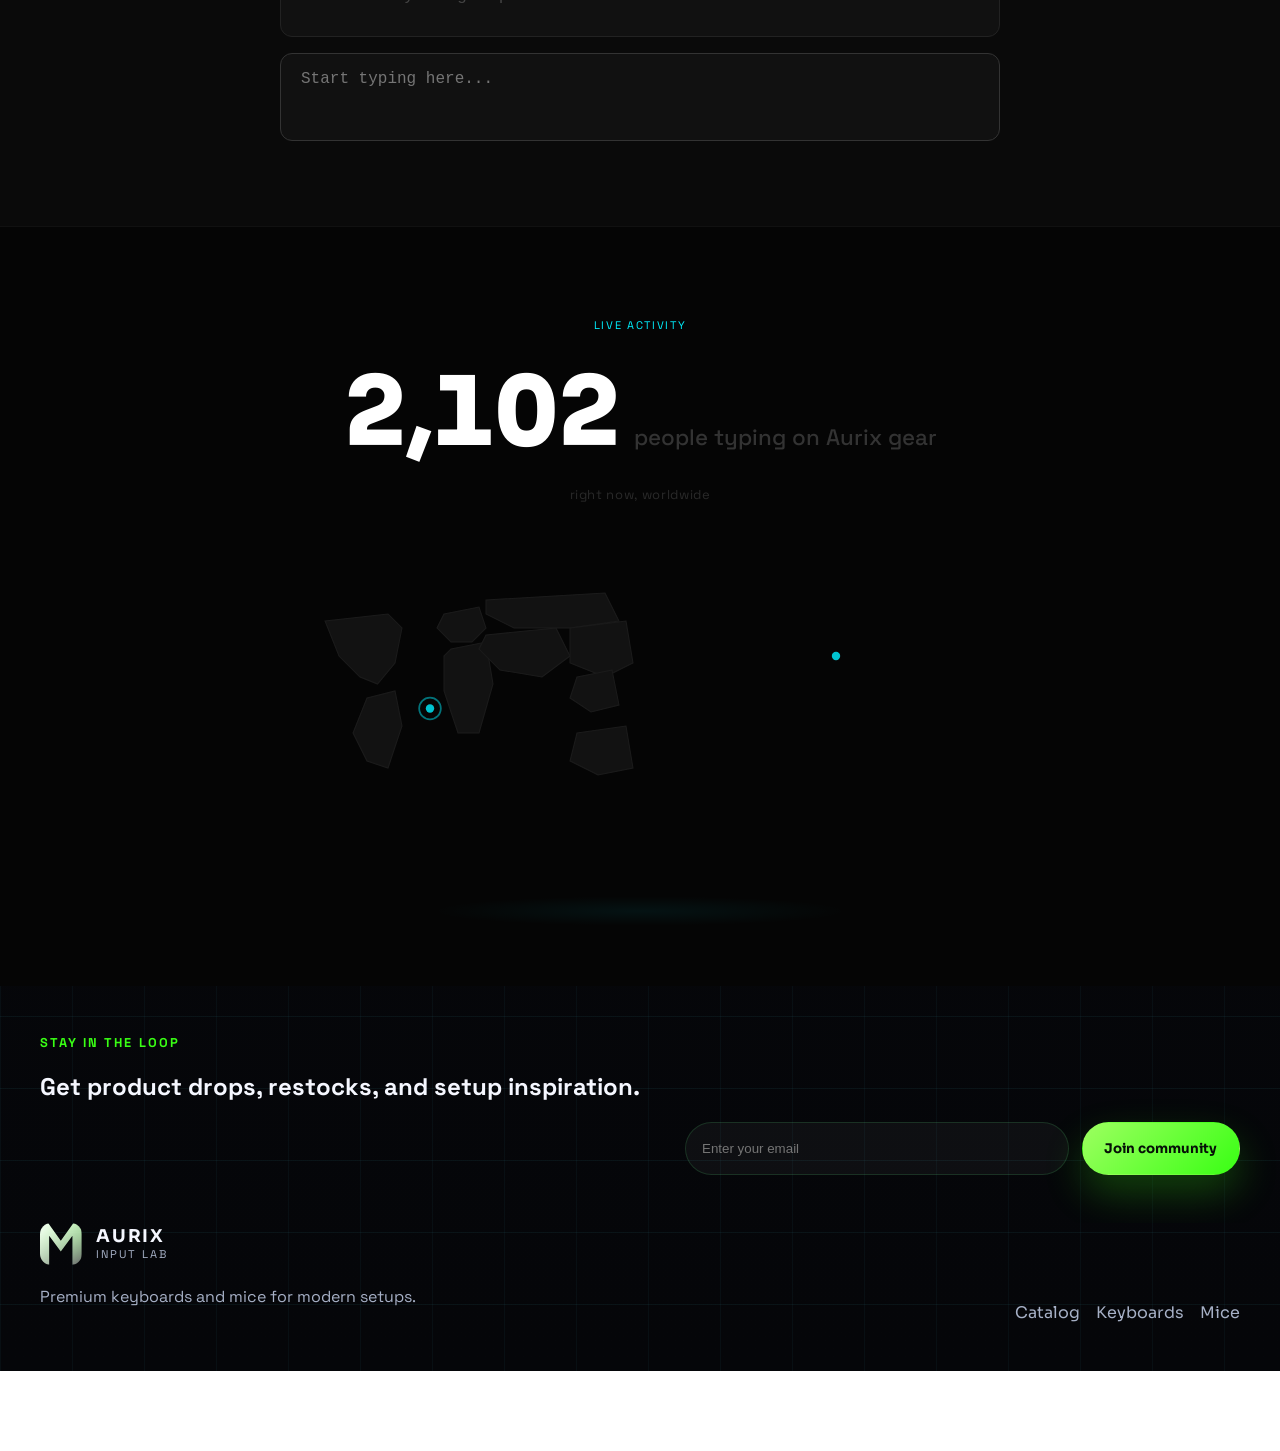
==== commit e5a8cd90: "Add search.js script to index.html" ====
--- a/index.html
+++ b/index.html
@@ -686,6 +686,7 @@
     <script src="assets/js/live-counter.js"></script>
     <script src="assets/js/ambient.js"></script>
     <script src="assets/js/compare.js"></script>
+    <script src="assets/js/search.js"></script>
 
   </body>
 </html>
